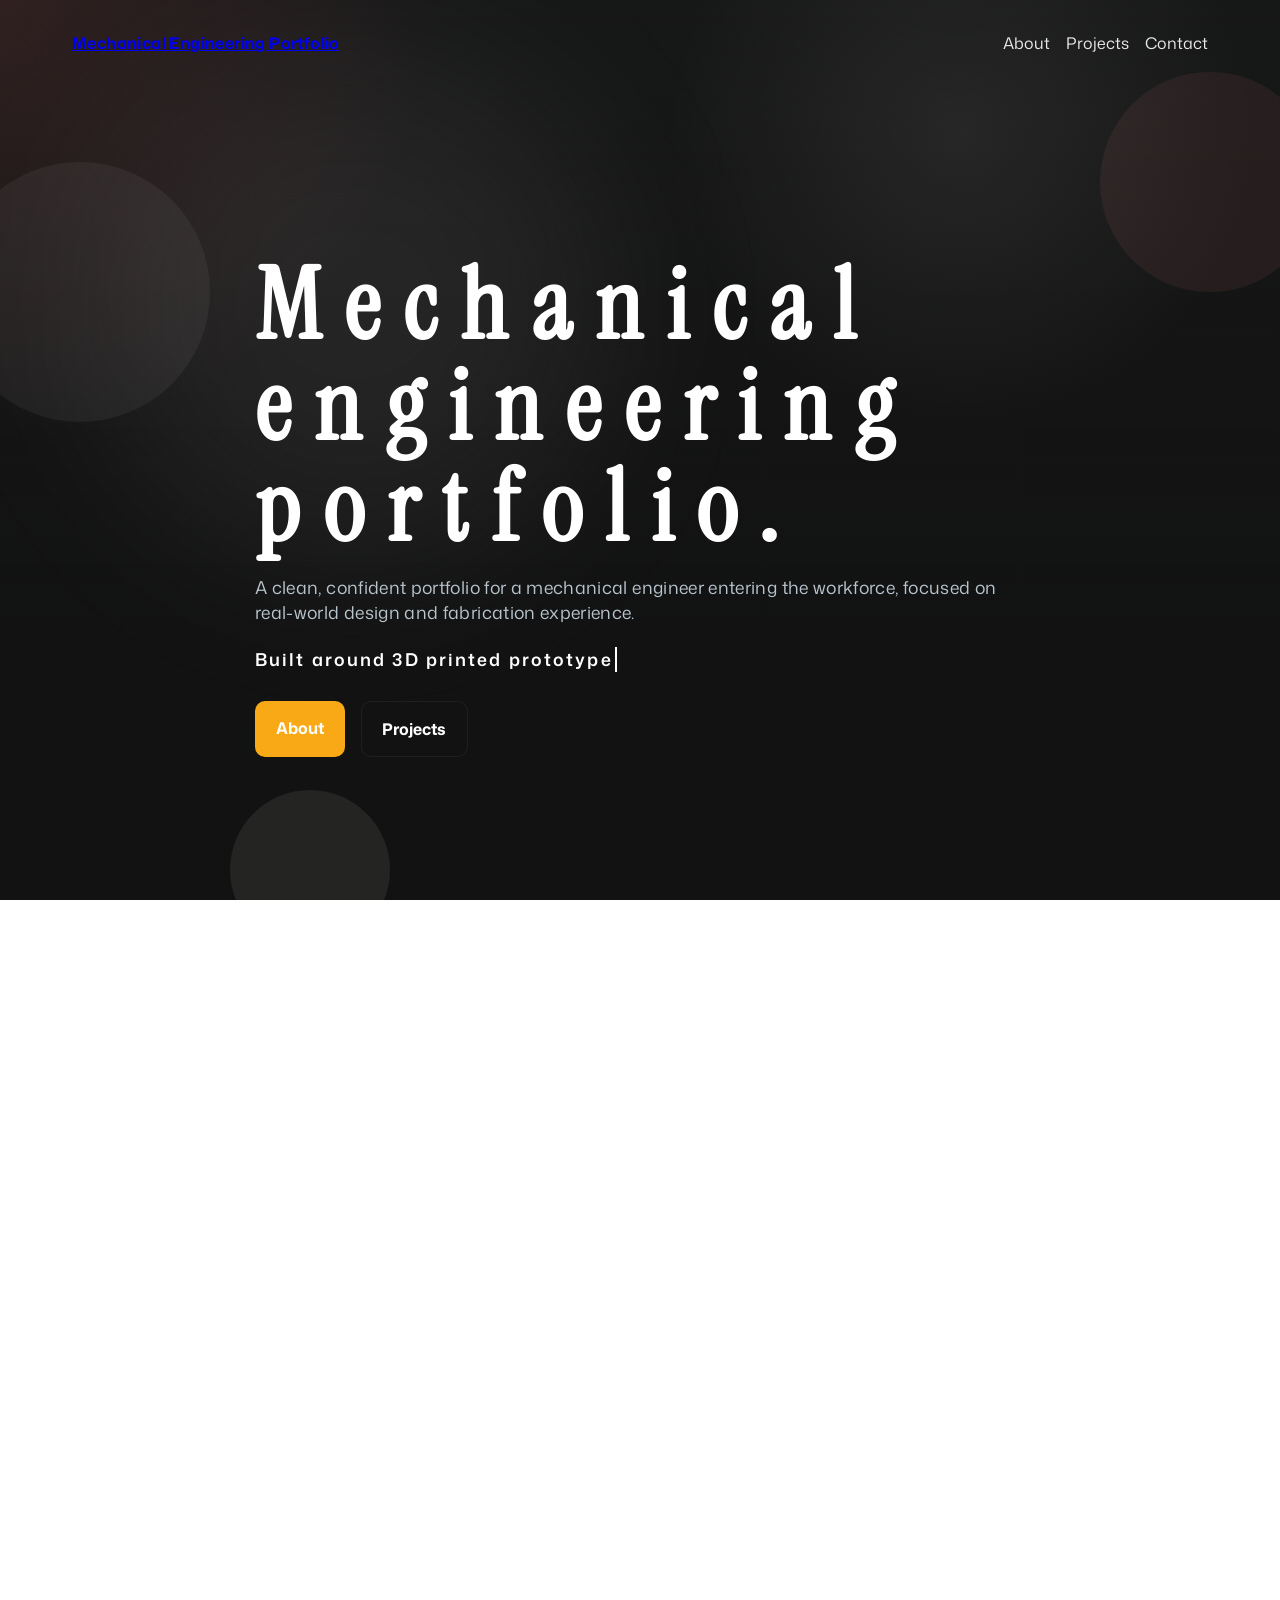
==== index.html @ f7641004 "about me page" ====
﻿<!doctype html>
<html lang="en">
  <head>
    <meta charset="utf-8" />
    <meta name="viewport" content="width=device-width,initial-scale=1" />
    <title>Mechanical Engineer Portfolio â€” Prototype</title>
    <link rel="stylesheet" href="src/styles.css" />
  </head>
  <body>
    <header class="site-header header-wrapper">
      <nav class="nav container" aria-label="Primary navigation">
        <div class="brand"><a href="index.html">Mechanical Engineering Portfolio</a></div>
        <ul class="nav-links">
          <li><a href="about.html">About</a></li>
          <li><a href="projects.html">Projects</a></li>
          <li><a href="contact.html">Contact</a></li>
        </ul>
      </nav>
      <div class="hero" role="banner">
        <div class="hero-content container">
          <h1 class="hero-title">Mechanical engineering portfolio.</h1>
          <p class="hero-sub">A clean, confident portfolio for a mechanical engineer entering the workforce, focused on real-world design and fabrication experience.</p>
          <p class="hero-highlight" aria-live="polite" aria-atomic="true">Built around <span class="typed-text"></span></p>
          <div class="hero-cta">
            <a class="btn" href="about.html">About</a>
            <a class="btn btn-outline" href="projects.html">Projects</a>
          </div>
        </div>
        <span class="hero-shape shape-1" aria-hidden="true"></span>
        <span class="hero-shape shape-2" aria-hidden="true"></span>
        <span class="hero-shape shape-3" aria-hidden="true"></span>
      </div>
    </header>

    <main>
      <section class="image-flow-section">
        <div class="image-flow-sticky">
          <div class="image-flow-large" aria-hidden="true"></div>
          <div class="image-grid" aria-hidden="true">
            <div class="grid-item"></div>
            <div class="grid-item"></div>
            <div class="grid-item"></div>
            <div class="grid-item"></div>
            <div class="grid-item"></div>
            <div class="grid-item"></div>
            <div class="grid-item"></div>
            <div class="grid-item"></div>
            <div class="grid-item"></div>
            <div class="grid-item"></div>
            <div class="grid-item"></div>
            <div class="grid-item"></div>
            <div class="grid-item"></div>
            <div class="grid-item"></div>
            <div class="grid-item"></div>
            <div class="grid-item"></div>
            <div class="grid-item"></div>
            <div class="grid-item"></div>
            <div class="grid-item"></div>
            <div class="grid-item"></div>
          </div>
        </div>
      </section>

      <section id="about" class="section container">
        <p class="section-tag">About</p>
        <h2 class="section-title">About</h2>
        <p class="lead">A detail-oriented mechanical engineer with hands-on project experience in fluid systems, CAD design, and prototyping. Enjoys solving practical problems with elegant, manufacturable solutions.</p>
        <div class="skills-grid">
          <div class="skill">CAD: SolidWorks, Creo</div>
          <div class="skill">Analysis: FEA, MATLAB</div>
          <div class="skill">Manufacturing: CNC, sheet metal</div>
          <div class="skill">Controls & Instrumentation</div>
        </div>
      </section>
    </main>

    <footer class="site-footer">
      <div class="container">Â© Polished Mechanical Portfolio â€” Descriptive filler words presenting professional capabilities.</div>
    </footer>

    <script src="src/scripts.js"></script>
  </body>
</html>
---- src/styles.css ----
/* Fonts */
@import url("https://fonts.googleapis.com/css2?family=Instrument+Serif:ital@0;1&display=swap");
@import url("https://fonts.googleapis.com/css2?family=Mona+Sans:ital,wght@0,200..900;1,200..900&family=Playfair+Display:ital,wght@0,400..900;1,400..900&display=swap");

/* Design Tokens */
:root {
  --bg: #13262f;
  --jet: #13262f;
  --orange: #faa916;
  --white: #ffffff;
  --royal: #4a6de5;
  --navy: #033d7d;
  --muted: #b8c4cc;
  --accent: #faa916;
  --paper: #ffffff;
  --container: 1200px;
}

/* Global / Base */
* {
  box-sizing: border-box;
}
html,
body {
  height: 100%;
  min-height: 100%;
  overflow-x: hidden;
}
body {
  margin: 0;
  font-family:
    "Mona Sans",
    system-ui,
    -apple-system,
    "Segoe UI",
    Roboto,
    "Helvetica Neue",
    Arial,
    sans-serif;
  color: var(--white);
  background: linear-gradient(180deg, var(--bg) 0%, #0f0f0f 100%);
}
.container {
  max-width: var(--container);
  margin: 0 auto;
  padding: 2rem;
}

/* Shared Header / Navigation */
.header-wrapper {
  position: relative;
}
.nav {
  display: flex;
  justify-content: space-between;
  align-items: center;
  padding: 2rem 2rem 0;
  position: absolute;
  top: 0;
  left: 0;
  right: 0;
  z-index: 3;
}
.brand {
  font-weight: 700;
  letter-spacing: 0.4px;
}
.nav-links {
  list-style: none;
  margin: 0;
  padding: 0;
  display: flex;
  gap: 1rem;
}
.nav-links a {
  color: var(--paper);
  text-decoration: none;
  opacity: 0.9;
}

/* Home Page */
.hero {
  width: 100vw;
  position: relative;
  left: 50%;
  right: 50%;
  margin-left: -50vw;
  margin-right: -50vw;
  min-height: 100vh;
  padding: 11rem 0 4rem;
  display: flex;
  align-items: center;
  overflow: hidden;
  background: linear-gradient(
    180deg,
    rgba(18, 18, 18, 0.96) 0%,
    rgba(18, 18, 18, 0.96) 45%,
    rgba(18, 18, 18, 0.9) 100%
  );
}
.hero::before {
  content: "";
  position: absolute;
  inset: 0;
  background:
    radial-gradient(
      circle at top left,
      rgba(167, 77, 74, 0.18),
      transparent 28%
    ),
    radial-gradient(
      circle at 75% 15%,
      rgba(234, 230, 225, 0.08),
      transparent 24%
    ),
    linear-gradient(180deg, rgba(255, 255, 255, 0.02), transparent 70%);
  pointer-events: none;
}
.hero::after {
  content: "";
  position: absolute;
  left: 8%;
  top: 6%;
  width: 500px;
  height: 500px;
  border-radius: 50%;
  background: rgba(234, 230, 225, 0.08);
  filter: blur(88px);
  pointer-events: none;
  transform: translate3d(0, 0, 0);
}
.hero-content {
  position: relative;
  z-index: 1;
  transform: translateZ(0);
  transition: transform 0.35s ease-out;
}
.hero-shape {
  position: absolute;
  border-radius: 50%;
  opacity: 0.55;
  pointer-events: none;
  mix-blend-mode: screen;
  will-change: transform;
}
.image-flow-section {
  position: relative;
  min-height: 240vh;
  background: linear-gradient(
    180deg,
    rgba(18, 18, 18, 1) 0%,
    rgba(18, 18, 18, 0.98) 100%
  );
  overflow: visible;
}
.image-flow-section::before {
  content: "";
  position: absolute;
  inset: 0;
  background:
    radial-gradient(circle at top, rgba(167, 77, 74, 0.08), transparent 18%),
    radial-gradient(
      circle at 20% 80%,
      rgba(255, 255, 255, 0.06),
      transparent 14%
    );
  pointer-events: none;
}
.image-flow-sticky {
  position: sticky;
  top: 0;
  height: 100vh;
  overflow: hidden;
  display: grid;
  place-items: center;
}
.image-flow-large {
  position: relative;
  width: 100vw;
  height: 100vh;
  max-width: none;
  border-radius: 0;
  background: linear-gradient(
    135deg,
    rgba(167, 77, 74, 0.22),
    rgba(255, 255, 255, 0.08)
  );
  box-shadow:
    inset 0 0 0 1px rgba(255, 255, 255, 0.05),
    0 45px 120px rgba(0, 0, 0, 0.25);
  transition: transform 0.2s ease-out;
  will-change: transform;
  z-index: 2;
}
.image-grid {
  position: absolute;
  top: 50%;
  left: 50%;
  width: min(100%, 1240px);
  transform: translate(-50%, 80px);
  display: grid;
  grid-template-columns: repeat(5, minmax(0, 1fr));
  gap: 1rem;
  opacity: 0;
  transition:
    opacity 0.4s ease,
    transform 0.4s ease;
  z-index: 1;
}
.grid-item {
  aspect-ratio: 4/3;
  border-radius: 24px;
  background: linear-gradient(
    135deg,
    rgba(255, 255, 255, 0.18),
    rgba(167, 77, 74, 0.3)
  );
  box-shadow:
    0 24px 50px rgba(0, 0, 0, 0.18),
    inset 0 0 0 1px rgba(255, 255, 255, 0.06);
  opacity: 0.22;
  transform: translateY(18px);
  transition:
    opacity 0.45s ease,
    transform 0.45s ease,
    background 0.45s ease;
}
.grid-item:nth-child(3n) {
  background: linear-gradient(
    135deg,
    rgba(255, 255, 255, 0.15),
    rgba(120, 63, 60, 0.35)
  );
}
.grid-item:nth-child(4n) {
  background: linear-gradient(
    135deg,
    rgba(255, 255, 255, 0.12),
    rgba(207, 121, 115, 0.36)
  );
}
.grid-item:nth-child(5n) {
  background: linear-gradient(
    135deg,
    rgba(255, 255, 255, 0.1),
    rgba(145, 88, 82, 0.28)
  );
}
.grid-item.visible {
  opacity: 1;
  transform: none;
}
@media (max-width: 1000px) {
  .image-grid {
    grid-template-columns: repeat(3, minmax(0, 1fr));
  }
}
@media (max-width: 680px) {
  .image-flow-large {
    width: 100%;
    height: 70vh;
    border-radius: 24px;
  }
  .image-grid {
    grid-template-columns: 1fr;
  }
}

.feature-card {
  background: rgba(255, 255, 255, 0.04);
  border: 1px solid rgba(255, 255, 255, 0.06);
  border-radius: 18px;
  overflow: hidden;
  display: flex;
  flex-direction: column;
  gap: 1rem;
  padding: 1.2rem;
  min-height: 260px;
  transition:
    transform 0.3s ease,
    border-color 0.3s ease;
}
.feature-card:hover {
  transform: translateY(-6px);
  border-color: rgba(255, 255, 255, 0.15);
}
.feature-image {
  height: 180px;
  background: linear-gradient(
    135deg,
    rgba(167, 77, 74, 0.16),
    rgba(234, 230, 225, 0.08)
  );
  border-radius: 14px;
  box-shadow: inset 0 0 0 1px rgba(255, 255, 255, 0.03);
}
.feature-tag {
  font-size: 0.8rem;
  text-transform: uppercase;
  letter-spacing: 0.22em;
  color: var(--accent);
  margin-bottom: 0.6rem;
}
.feature-title {
  font-size: 1.2rem;
  margin: 0 0 0.6rem;
  color: var(--white);
}
.feature-copy {
  color: var(--paper);
  line-height: 1.7;
}
.section-tag {
  font-size: 0.8rem;
  text-transform: uppercase;
  letter-spacing: 0.24em;
  color: var(--accent);
  margin-bottom: 0.8rem;
}
.gallery-section {
  padding-top: 4rem;
  padding-bottom: 4rem;
}
.gallery-grid {
  display: grid;
  grid-template-columns: repeat(4, minmax(0, 1fr));
  gap: 1rem;
  margin-top: 1.8rem;
}
.gallery-card {
  background: rgba(255, 255, 255, 0.04);
  border: 1px solid rgba(255, 255, 255, 0.06);
  border-radius: 20px;
  overflow: hidden;
  height: 260px;
}
.gallery-image {
  width: 100%;
  height: 100%;
  background: linear-gradient(
    135deg,
    rgba(255, 255, 255, 0.08),
    rgba(167, 77, 74, 0.16)
  );
}
.feature-grid {
  display: grid;
  grid-template-columns: repeat(3, minmax(200px, 1fr));
  gap: 1.2rem;
  margin-top: 2rem;
}
.feature-card {
  background: rgba(255, 255, 255, 0.04);
  border: 1px solid rgba(255, 255, 255, 0.06);
  border-radius: 18px;
  overflow: hidden;
  display: flex;
  flex-direction: column;
  gap: 1rem;
  padding: 1.2rem;
  min-height: 260px;
  transition:
    transform 0.3s ease,
    border-color 0.3s ease;
}
.feature-card:hover {
  transform: translateY(-6px);
  border-color: rgba(255, 255, 255, 0.15);
}
.feature-image {
  height: 180px;
  background: linear-gradient(
    135deg,
    rgba(167, 77, 74, 0.16),
    rgba(234, 230, 225, 0.08)
  );
  border-radius: 14px;
  box-shadow: inset 0 0 0 1px rgba(255, 255, 255, 0.03);
}
.feature-tag {
  font-size: 0.8rem;
  text-transform: uppercase;
  letter-spacing: 0.22em;
  color: var(--accent);
  margin-bottom: 0.6rem;
}
.feature-title {
  font-size: 1.2rem;
  margin: 0 0 0.6rem;
  color: var(--white);
}
.feature-copy {
  color: var(--paper);
  line-height: 1.7;
}
.section-tag {
  font-size: 0.8rem;
  text-transform: uppercase;
  letter-spacing: 0.24em;
  color: var(--accent);
  margin-bottom: 0.8rem;
}
.visual-panel {
  display: grid;
  grid-template-columns: 1.2fr 0.8fr;
  gap: 2rem;
  align-items: center;
  margin-top: 2rem;
}
.visual-image {
  height: 400px;
  background: linear-gradient(
    135deg,
    rgba(167, 77, 74, 0.18),
    rgba(255, 255, 255, 0.05)
  );
  border-radius: 24px;
  box-shadow: 0 45px 90px rgba(0, 0, 0, 0.12);
}
.visual-copy {
  max-width: 44rem;
}
.feature-grid .fade-in,
.visual-panel.fade-in {
  opacity: 0;
  transform: translateY(24px);
  transition:
    opacity 0.9s ease,
    transform 0.9s ease;
}
.feature-grid .fade-in.visible,
.visual-panel.fade-in.visible {
  opacity: 1;
  transform: translateY(0);
}
.hero-shape.shape-1 {
  width: 260px;
  height: 260px;
  left: -50px;
  top: 18%;
  background: rgba(255, 255, 255, 0.09);
  animation: drift 14s ease-in-out infinite alternate;
}
.hero-shape.shape-2 {
  width: 220px;
  height: 220px;
  right: -40px;
  top: 8%;
  background: rgba(167, 77, 74, 0.2);
  animation: drift 15s ease-in-out infinite alternate-reverse;
}
.hero-shape.shape-3 {
  width: 160px;
  height: 160px;
  left: 18%;
  bottom: -50px;
  background: rgba(234, 230, 225, 0.14);
  animation: drift 13s ease-in-out infinite alternate;
}
.hero-title {
  font-size: clamp(4.4rem, 8vw, 6.2rem);
  margin: 0 0 1rem;
  color: var(--white);
  line-height: 1.02;
  letter-spacing: 0.24em;
  max-width: 13ch;
  text-transform: none;
}
.hero-title .hero-word {
  display: inline-block;
  opacity: 0;
  transform: translateY(1rem);
  transition:
    opacity 0.72s ease var(--delay),
    transform 0.72s ease var(--delay);
}
.hero-title.animate .hero-word {
  opacity: 1;
  transform: none;
}
.section-title,
h1,
h2,
h3,
h4 {
  font-family: "Instrument Serif", serif;
  letter-spacing: 0.14em;
}
.hero-sub {
  color: var(--muted);
  max-width: 70ch;
  letter-spacing: 0.02em;
  font-size: 1.1rem;
  margin-top: 1rem;
}
.hero-highlight {
  margin: 1.4rem 0 0;
  font-size: 1.1rem;
  color: var(--white);
  font-weight: 600;
  letter-spacing: 0.12em;
}
.typed-text {
  border-right: 2px solid var(--white);
  padding-right: 2px;
  white-space: nowrap;
}
.hero-cta {
  margin-top: 1.8rem;
  display: flex;
  gap: 1rem;
}
.btn {
  background: var(--accent);
  color: var(--paper);
  padding: 1rem 1.3rem;
  border-radius: 10px;
  text-decoration: none;
  font-weight: 700;
}
.btn-outline {
  background: transparent;
  border: 1px solid rgba(255, 255, 255, 0.08);
  color: var(--paper);
}
.nav-links a:focus-visible,
.btn:focus-visible {
  outline: 2px solid var(--paper);
  outline-offset: 4px;
}
@media (prefers-reduced-motion: reduce) {
  .hero-shape {
    animation: none !important;
  }
  .hero-title .hero-word {
    transition: none !important;
  }
  .plane-animation {
    display: none;
  }
  .about-plane {
    animation: none !important;
    opacity: 0.35;
  }
}
@keyframes drift {
  from {
    transform: translate3d(0, 0, 0);
  }
  to {
    transform: translate3d(0, 42px, 0);
  }
}
@keyframes pulse {
  0%,
  100% {
    opacity: 0.9;
    transform: translateX(-50%) translateY(0);
  }
  50% {
    opacity: 0.6;
    transform: translateX(-50%) translateY(6px);
  }
}
.btn-outline {
  background: transparent;
  border: 1px solid rgba(255, 255, 255, 0.06);
  color: var(--paper);
}

/* Shared Sections / Cards */
.section {
  padding: 4rem 0;
}
.section-title {
  font-size: 1.3rem;
  margin: 0 0 0.6rem;
  color: var(--white);
}
.lead {
  color: var(--paper);
  max-width: 70ch;
}

.skills-grid {
  display: grid;
  grid-template-columns: repeat(4, 1fr);
  gap: 0.8rem;
  margin-top: 1rem;
}
.skill {
  background: rgba(255, 255, 255, 0.03);
  padding: 1rem;
  border-radius: 8px;
  color: var(--paper);
}

.filters {
  display: flex;
  gap: 0.6rem;
  margin: 1rem 0;
}
.filter {
  background: transparent;
  border: 1px solid rgba(255, 255, 255, 0.04);
  color: var(--paper);
  padding: 0.5rem 0.7rem;
  border-radius: 6px;
  cursor: pointer;
}
.filter.active {
  background: var(--paper);
  color: var(--bg);
  border-color: transparent;
}

/* Projects Page */
.projects-grid {
  display: grid;
  grid-template-columns: repeat(2, 1fr);
  gap: 1.2rem;
  margin-top: 1rem;
}
.project {
  background: linear-gradient(180deg, rgba(255, 255, 255, 0.02), transparent);
  padding: 1rem;
  border-radius: 10px;
  overflow: hidden;
  transition:
    transform 0.28s ease,
    box-shadow 0.28s ease;
}
.project:hover {
  transform: translateY(-6px);
  box-shadow: 0 8px 30px rgba(0, 0, 0, 0.6);
}
.project-media {
  height: 160px;
  background: linear-gradient(135deg, var(--muted), var(--accent));
  border-radius: 8px;
  margin-bottom: 0.8rem;
}
.project-title {
  margin: 0.2rem 0;
  color: var(--white);
}
.project-desc {
  color: var(--paper);
  font-size: 0.95rem;
}
.project-meta {
  color: rgba(255, 255, 255, 0.55);
  font-size: 0.85rem;
  margin-top: 0.6rem;
}

/* About Page */
.about-page {
  min-height: 100vh;
  font-family:
    "Mona Sans",
    system-ui,
    -apple-system,
    "Segoe UI",
    sans-serif;
  background:
    linear-gradient(180deg, rgba(3, 61, 125, 0.26) 0%, rgba(19, 38, 47, 0) 42%),
    var(--jet);
  color: var(--white);
  display: flex;
  flex-direction: column;
}

.about-page a {
  color: inherit;
}

.about-main {
  flex: 1;
  width: 100%;
  display: grid;
  place-items: center;
  padding: clamp(2.5rem, 7vh, 5rem) 1rem;
  position: relative;
}

.about-content {
  width: min(100% - 1rem, 940px);
  min-height: min(580px, 65vh);
  display: grid;
  grid-template-columns: minmax(220px, 0.78fr) minmax(280px, 1fr);
  align-items: center;
  gap: clamp(2.25rem, 7vw, 5rem);
  position: relative;
}

.about-portrait {
  width: min(100%, 310px);
  aspect-ratio: 0.74;
  margin: 0 auto;
  border: 4px solid var(--white);
  border-radius: 50%;
  overflow: hidden;
  background: rgba(255, 255, 255, 0.06);
  box-shadow: 0 28px 70px rgba(0, 0, 0, 0.26);
}

.about-portrait img {
  width: 100%;
  height: 100%;
  display: block;
  object-fit: cover;
  object-position: 50% 36%;
}

.about-copy {
  max-width: 570px;
  position: relative;
  z-index: 2;
}

.about-copy .contact-kicker {
  margin-left: 0;
  margin-right: 0;
  color: var(--orange);
}

.about-copy h1 {
  margin: 0 0 1.15rem;
  font-family: "Playfair Display", Georgia, serif;
  font-size: clamp(2.1rem, 6vw, 4rem);
  line-height: 1.02;
  letter-spacing: 0.1em;
  text-transform: uppercase;
}

.about-copy p {
  margin: 0 0 1rem;
  color: var(--muted);
  font-size: clamp(0.96rem, 1.6vw, 1.08rem);
  font-weight: 620;
  line-height: 1.82;
}

.about-plane {
  width: clamp(58px, 8vw, 96px);
  position: absolute;
  z-index: 1;
  padding: 0;
  border: 0;
  background: transparent;
  cursor: pointer;
  opacity: 0;
  filter: drop-shadow(0 16px 18px rgba(0, 0, 0, 0.18));
  transform-origin: 50% 50%;
}

.about-plane svg {
  width: 100%;
  height: auto;
  display: block;
  overflow: visible;
}

.about-plane-left {
  left: clamp(-11.75rem, -13vw, -6.25rem);
  bottom: clamp(-1.25rem, 7vh, 3.25rem);
  animation: about-plane-left 3.6s cubic-bezier(0.2, 0.76, 0.28, 1) 0.25s both;
}

.about-plane-right {
  top: clamp(-2.4rem, 1.5vh, 0.75rem);
  right: clamp(-11.75rem, -13vw, -6.25rem);
  animation: about-plane-right 4s cubic-bezier(0.18, 0.72, 0.32, 1) 0.5s both;
}

.about-plane:hover {
  opacity: 0.88;
}

.about-plane:focus-visible {
  outline: 4px solid var(--orange);
  outline-offset: 8px;
}

.about-plane.is-flying-away {
  pointer-events: none;
}

.about-plane-left.is-flying-away {
  offset-path: path("M0,0 C18,-64 78,-76 108,-25 C148,44 44,92 -20,34 C-78,-18 -32,-98 74,-138 C160,-170 305,-218 430,-264");
  offset-rotate: auto 15deg;
  animation: about-plane-left-away 1.85s ease-in forwards;
}

.about-plane-right.is-flying-away {
  offset-path: path("M0,0 C-18,64 -78,76 -108,25 C-148,-44 -44,-92 20,-34 C78,18 32,98 -74,138 C-160,170 -305,218 -430,264");
  offset-rotate: auto 34deg;
  animation: about-plane-right-away 1.85s ease-in forwards;
}

.paper-plane-shadow {
  fill: #101820;
  opacity: 0.22;
}

.paper-plane-light {
  fill: #ffffff;
}

.paper-plane-line {
  fill: #d7dde1;
}

.about-page a:focus-visible {
  outline: 4px solid var(--orange);
  outline-offset: 5px;
}

@keyframes about-plane-left {
  0% {
    opacity: 0;
    transform: translate3d(-60px, 46px, 0) rotate(-18deg) scale(0.75);
  }
  28%,
  72% {
    opacity: 0.78;
  }
  100% {
    opacity: 0.64;
    transform: translate3d(0, 0, 0) rotate(15deg) scale(1);
  }
}

@keyframes about-plane-right {
  0% {
    opacity: 0;
    transform: translate3d(68px, -46px, 0) rotate(198deg) scale(0.75);
  }
  32%,
  74% {
    opacity: 0.74;
  }
  100% {
    opacity: 0.58;
    transform: translate3d(0, 0, 0) rotate(214deg) scale(0.92);
  }
}

@keyframes about-plane-left-away {
  0% {
    offset-distance: 0%;
    opacity: 0.88;
  }
  75% {
    opacity: 0.9;
  }
  100% {
    offset-distance: 100%;
    opacity: 0;
  }
}

@keyframes about-plane-right-away {
  0% {
    offset-distance: 0%;
    opacity: 0.82;
  }
  75% {
    opacity: 0.86;
  }
  100% {
    offset-distance: 100%;
    opacity: 0;
  }
}

.about-page .contact-nav a[aria-current="page"] {
  color: var(--orange);
}

/* Legacy Contact Form */
.contact-form {
  display: grid;
  gap: 0.6rem;
  max-width: 60ch;
  margin-top: 1rem;
}
.contact-form input,
.contact-form textarea {
  background: rgba(255, 255, 255, 0.03);
  border: 1px solid rgba(255, 255, 255, 0.04);
  padding: 0.8rem;
  border-radius: 8px;
  color: var(--white);
}
.form-actions {
  display: flex;
  gap: 0.8rem;
}

/* Contact, Terms, and Privacy Pages */
.contact-page {
  min-height: 100vh;
  font-family:
    "Mona Sans",
    system-ui,
    -apple-system,
    "Segoe UI",
    sans-serif;
  background:
    linear-gradient(180deg, rgba(3, 61, 125, 0.26) 0%, rgba(19, 38, 47, 0) 42%),
    var(--jet);
  color: var(--white);
  display: flex;
  flex-direction: column;
}

/* Keep contact page at least one viewport tall but allow footer visibility */
.contact-page {
  min-height: 100vh;
}

.contact-page:not(.terms-page) {
  height: 100svh;
  overflow: hidden;
}

.contact-page a {
  color: inherit;
}

.contact-header {
  width: min(100% - 2rem, 880px);
  margin: 0 auto;
  padding: 1.5rem 0 0;
  display: grid;
  justify-items: center;
  gap: 0.85rem;
}

.logo-button {
  width: 72px;
  height: 72px;
  display: grid;
  place-items: center;
  border: 2px solid rgba(255, 255, 255, 0.74);
  border-radius: 8px;
  background: rgba(255, 255, 255, 0.06);
  transition:
    background-color 0.16s ease,
    border-color 0.16s ease,
    transform 0.16s ease;
}

.logo-button:hover {
  background: rgba(250, 169, 22, 0.16);
  border-color: var(--orange);
  transform: translateY(-2px);
}

.logo-button img {
  width: 58px;
  height: 58px;
  display: block;
}

.contact-nav {
  width: 100%;
  min-height: 3.5rem;
  border-bottom: 4px solid var(--white);
  display: flex;
  align-items: center;
  justify-content: center;
  gap: clamp(1rem, 5vw, 3.75rem);
  font-family: "Mona Sans", system-ui, sans-serif;
  text-transform: uppercase;
  font-size: 0.9rem;
  font-weight: 800;
  letter-spacing: 0.12em;
}

.contact-nav a {
  color: var(--white);
  text-decoration: none;
  padding: 0.75rem 0.25rem;
}

.contact-nav a:hover,
.contact-nav a[aria-current="page"] {
  color: var(--orange);
}

.contact-main {
  flex: 1;
  display: flex;
  flex-direction: column;
  align-items: center;
  justify-content: center;
  gap: clamp(0.85rem, 2.5vh, 1.5rem);
  width: 100%;
  min-height: 0;
  padding: clamp(0.65rem, 2vh, 1.25rem) 1rem;
  position: relative;
}

.contact-card {
  width: min(100%, 680px);
  text-align: center;
  position: relative;
  z-index: 2;
}

.contact-kicker,
.terms-content .contact-kicker {
  width: fit-content;
  margin: 0 auto 1rem;
  color: var(--orange);
  font-size: 0.82rem;
  font-weight: 900;
  letter-spacing: 0.24em;
  text-align: center;
  text-transform: uppercase;
  transform: translateX(0.12em);
}

.contact-card h1 {
  margin: 0;
  font-family: "Playfair Display", Georgia, serif;
  font-size: clamp(1.85rem, 5.4vw, 3.25rem);
  line-height: 1.08;
  letter-spacing: 0.09em;
  text-transform: uppercase;
}

.contact-role {
  margin: 1.05rem 0 0.75rem;
  font-size: clamp(0.86rem, 2vw, 1.12rem);
  font-weight: 850;
  letter-spacing: 0.18em;
  text-transform: uppercase;
}

.contact-details {
  margin: 0;
  font-style: normal;
  font-size: clamp(0.82rem, 1.8vw, 1rem);
  font-weight: 750;
  letter-spacing: 0.12em;
  text-transform: uppercase;
  color: var(--muted);
}

.contact-details a {
  text-underline-offset: 0.24em;
  text-decoration-thickness: 2px;
  text-decoration-color: var(--royal);
}

.contact-details a:hover {
  color: var(--white);
  text-decoration-color: var(--orange);
}

.resume-button {
  width: min(100%, 300px);
  min-height: 4.05rem;
  margin: 2rem auto 0;
  display: inline-flex;
  align-items: center;
  justify-content: center;
  padding: 1rem 1.4rem;
  border: 4px solid var(--white);
  color: var(--white);
  background: transparent;
  font-family: "Playfair Display", Georgia, serif;
  font-size: clamp(1rem, 3vw, 1.45rem);
  font-weight: 800;
  line-height: 1.1;
  letter-spacing: 0.11em;
  text-transform: uppercase;
  text-decoration: none;
  transition:
    background-color 0.16s ease,
    color 0.16s ease,
    border-color 0.16s ease,
    transform 0.16s ease;
}

.resume-button:hover {
  background: var(--orange);
  border-color: var(--orange);
  color: #111111;
  transform: translateY(-2px);
}

.plane-animation {
  width: min(100%, 620px);
  max-width: 95vw;
  opacity: 0.72;
  pointer-events: none;
  z-index: 0;
}

.plane-animation svg {
  display: block;
  width: 100%;
  height: auto;
  max-height: clamp(90px, 20vh, 155px);
  overflow: visible;
}

.plane-path {
  fill: none;
  stroke: rgba(255, 255, 255, 0.66);
  stroke-width: 15;
  stroke-dasharray: 36 68;
  stroke-linecap: round;
}

.plane-fill-light {
  fill: #ffffff;
}

.plane-fill-mid {
  fill: #d7dde1;
}

.plane-fill-soft {
  fill: #b9c4ca;
}

.plane-fill-dark {
  fill: #87959c;
}

.contact-page a:focus-visible {
  outline: 4px solid var(--orange);
  outline-offset: 5px;
}

.contact-footer {
  width: min(100% - 2rem, 880px);
  margin: auto auto 0;
  padding: 1.1rem 0 1.35rem;
  border-top: 1px solid rgba(255, 255, 255, 0.38);
  display: flex;
  align-items: center;
  justify-content: space-between;
  gap: 1rem;
  color: var(--muted);
  font-size: 0.72rem;
  font-weight: 800;
  letter-spacing: 0.14em;
  line-height: 1.5;
  text-transform: uppercase;
}

.contact-footer p {
  margin: 0;
}

.contact-footer a {
  color: var(--white);
  text-decoration: none;
  text-underline-offset: 0.28em;
}

.footer-links {
  display: flex;
  align-items: center;
  justify-content: flex-end;
  gap: 1.1rem;
  text-align: right;
}

.footer-links a:hover,
.footer-links a[aria-current="page"],
.terms-content a:hover {
  color: var(--orange);
  text-decoration: underline;
}

.terms-main {
  flex: 1;
  display: grid;
  place-items: start center;
  padding: clamp(3rem, 9vh, 6rem) 1rem 3rem;
}

.terms-content {
  width: min(100%, 620px);
  text-align: center;
}

.terms-content h1 {
  margin: 0 0 1.7rem;
  font-family: "Playfair Display", Georgia, serif;
  font-size: clamp(1.75rem, 5vw, 3rem);
  line-height: 1.1;
  letter-spacing: 0.1em;
  text-transform: uppercase;
}

.terms-content p {
  margin: 0 auto 1.15rem;
  max-width: 58ch;
  color: var(--muted);
  font-size: 0.95rem;
  font-weight: 650;
  line-height: 1.8;
}

.terms-content p a {
  color: var(--white);
  text-decoration-color: var(--royal);
  text-underline-offset: 0.28em;
}

.terms-back-link {
  margin-top: 1.5rem;
  display: inline-flex;
  color: var(--white);
  font-size: 0.8rem;
  font-weight: 900;
  letter-spacing: 0.18em;
  text-decoration-color: var(--royal);
  text-underline-offset: 0.35em;
  text-transform: uppercase;
}

.terms-back-link:hover {
  color: var(--orange);
  text-decoration-color: var(--orange);
}

/* Contact / Legal Responsive */
@media (max-width: 620px) {
  .about-main {
    padding: 2rem 1rem 2.6rem;
  }

  .about-content {
    width: min(100%, 460px);
    min-height: auto;
    grid-template-columns: 1fr;
    gap: 1.8rem;
    text-align: center;
  }

  .about-portrait {
    width: min(68vw, 240px);
  }

  .about-copy .contact-kicker {
    margin-left: auto;
    margin-right: auto;
  }

  .about-plane {
    display: none;
  }

  .contact-header {
    width: min(100% - 1.25rem, 880px);
    padding: 0.5rem 0 0;
  }

  .contact-nav {
    gap: 0.35rem;
    justify-content: space-between;
    font-size: 0.78rem;
    letter-spacing: 0.08em;
  }

  .contact-main {
    gap: clamp(0.75rem, 1.8vh, 1rem);
    padding-top: 0.5rem;
    padding-bottom: 0.5rem;
  }

  .contact-card h1 {
    letter-spacing: 0.06em;
  }

  .resume-button {
    width: min(100%, 320px);
    min-height: 4.1rem;
    border-width: 3px;
  }

  .plane-animation {
    width: min(100%, 340px);
    max-width: 95vw;
  }

  .plane-animation svg {
    max-height: clamp(78px, 16vh, 112px);
  }

  .contact-footer {
    width: min(100% - 1.25rem, 880px);
    flex-direction: column;
    justify-content: center;
    text-align: center;
    font-size: 0.68rem;
  }

  .footer-links {
    justify-content: center;
    flex-wrap: wrap;
    text-align: center;
  }
}

.site-footer {
  padding: 2rem 0;
  background: transparent;
  color: var(--muted);
}

/* Site Responsive */
@media (max-width: 900px) {
  .projects-grid {
    grid-template-columns: 1fr;
  }
  .skills-grid {
    grid-template-columns: repeat(2, 1fr);
  }
  .hero {
    padding: 4rem 0;
    min-height: 80vh;
  }
  .hero-title {
    font-size: clamp(2.6rem, 9vw, 3.6rem);
    letter-spacing: 0.12em;
    max-width: 100%;
  }
  .hero-sub {
    font-size: 1rem;
  }
  .hero-shape.shape-2 {
    width: 160px;
    height: 160px;
    right: -30px;
    top: 6%;
  }
  .hero-shape.shape-3 {
    width: 120px;
    height: 120px;
    left: 12%;
    bottom: -40px;
  }
  .hero-cta {
    flex-direction: column;
    align-items: flex-start;
  }
}

/* Larger plane size on wider screens */
@media (min-width: 1000px) {
  .plane-animation {
    width: min(100%, 720px);
  }
  .plane-animation svg {
    max-height: clamp(130px, 21vh, 165px);
  }
}

@media (min-width: 1000px) {
  .contact-main {
    gap: clamp(1rem, 2.5vh, 1.6rem);
  }
}

@media (min-width: 1600px) {
  .contact-main {
    gap: clamp(3rem, 5vh, 7rem);
  }

  .contact-kicker {
    font-size: 0.9rem;
  }

  .contact-card h1 {
    font-size: clamp(3.4rem, 3vw, 4.35rem);
  }

  .contact-role {
    font-size: 1.25rem;
  }

  .contact-details {
    font-size: 1.08rem;
  }

  .resume-button {
    width: min(100%, 340px);
    min-height: 4.45rem;
    font-size: 1.58rem;
  }

  .plane-animation {
    width: min(100%, 820px);
  }

  .plane-animation svg {
    max-height: clamp(165px, 9vh, 210px);
  }
}

/* Animation Utilities */
.fade-in {
  opacity: 0;
  transform: translateY(10px);
  transition:
    opacity 0.6s ease,
    transform 0.6s ease;
}
.fade-in.visible {
  opacity: 1;
  transform: none;
}
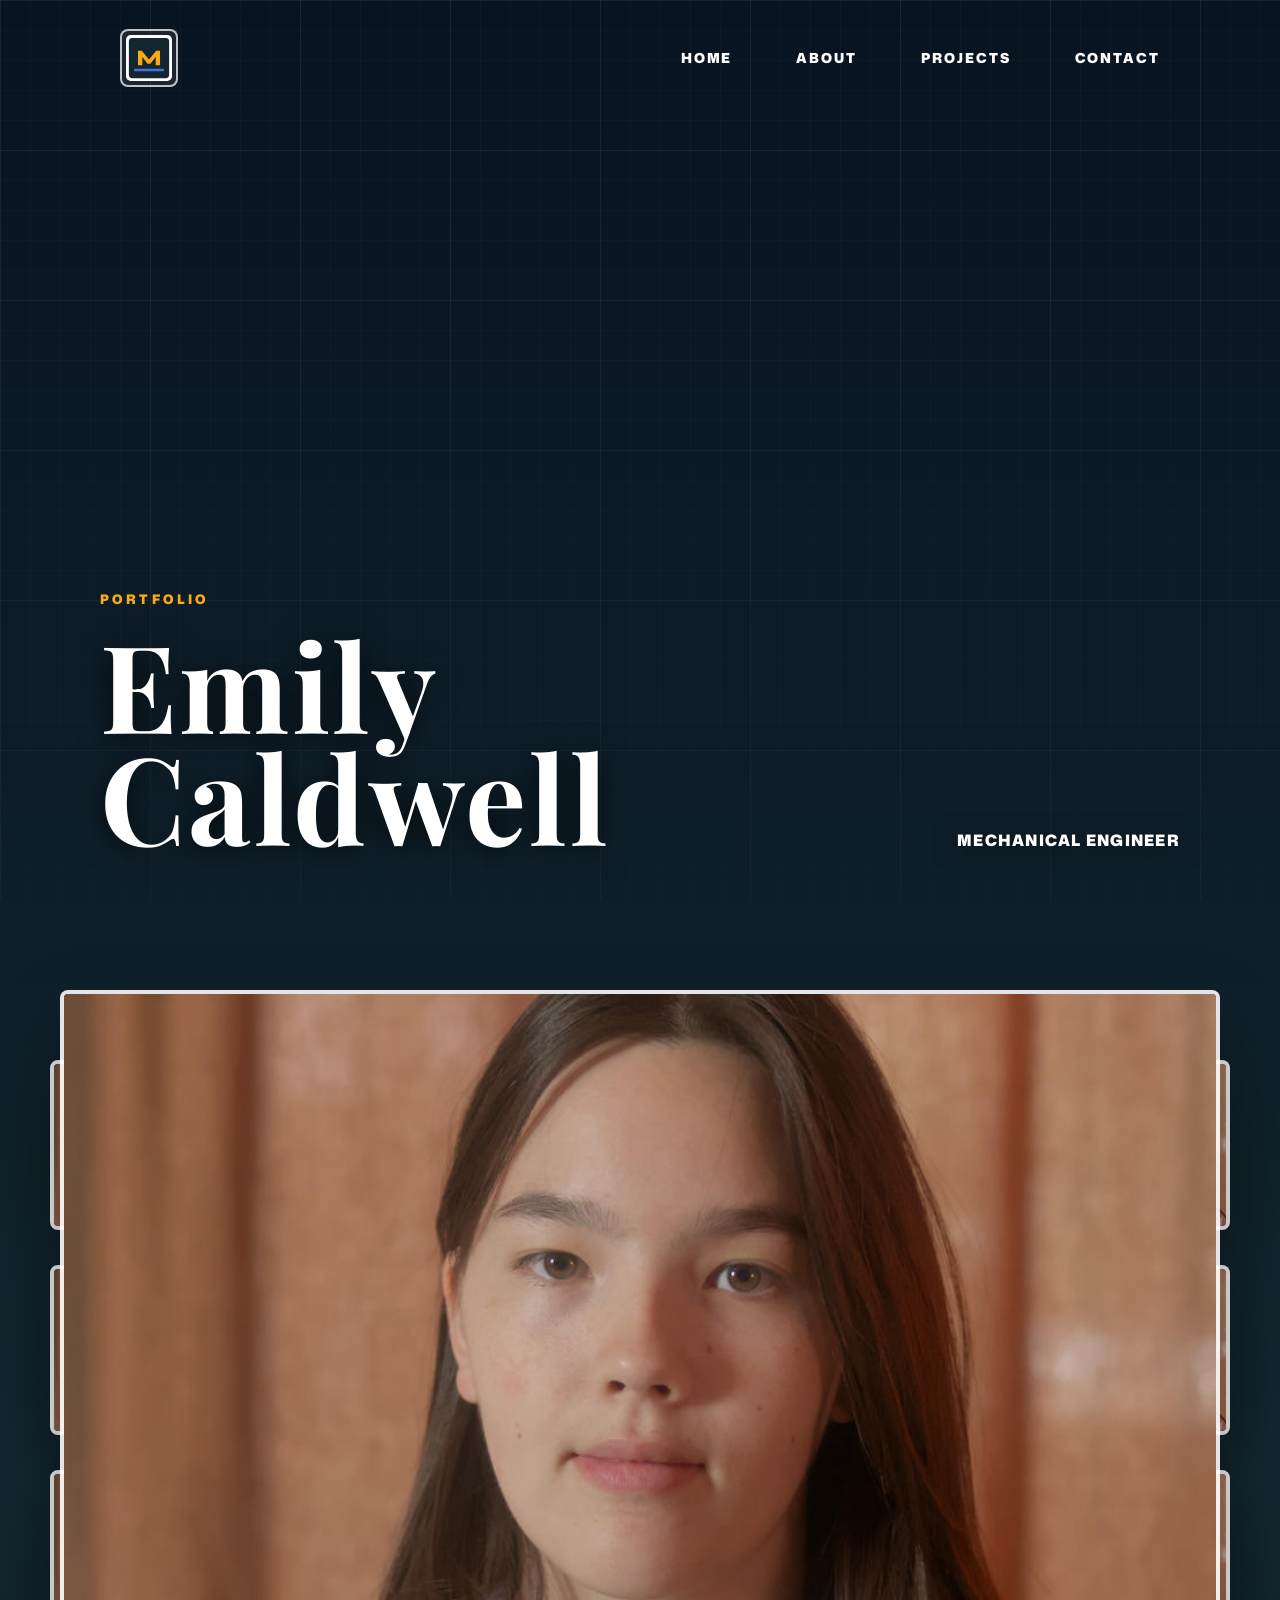
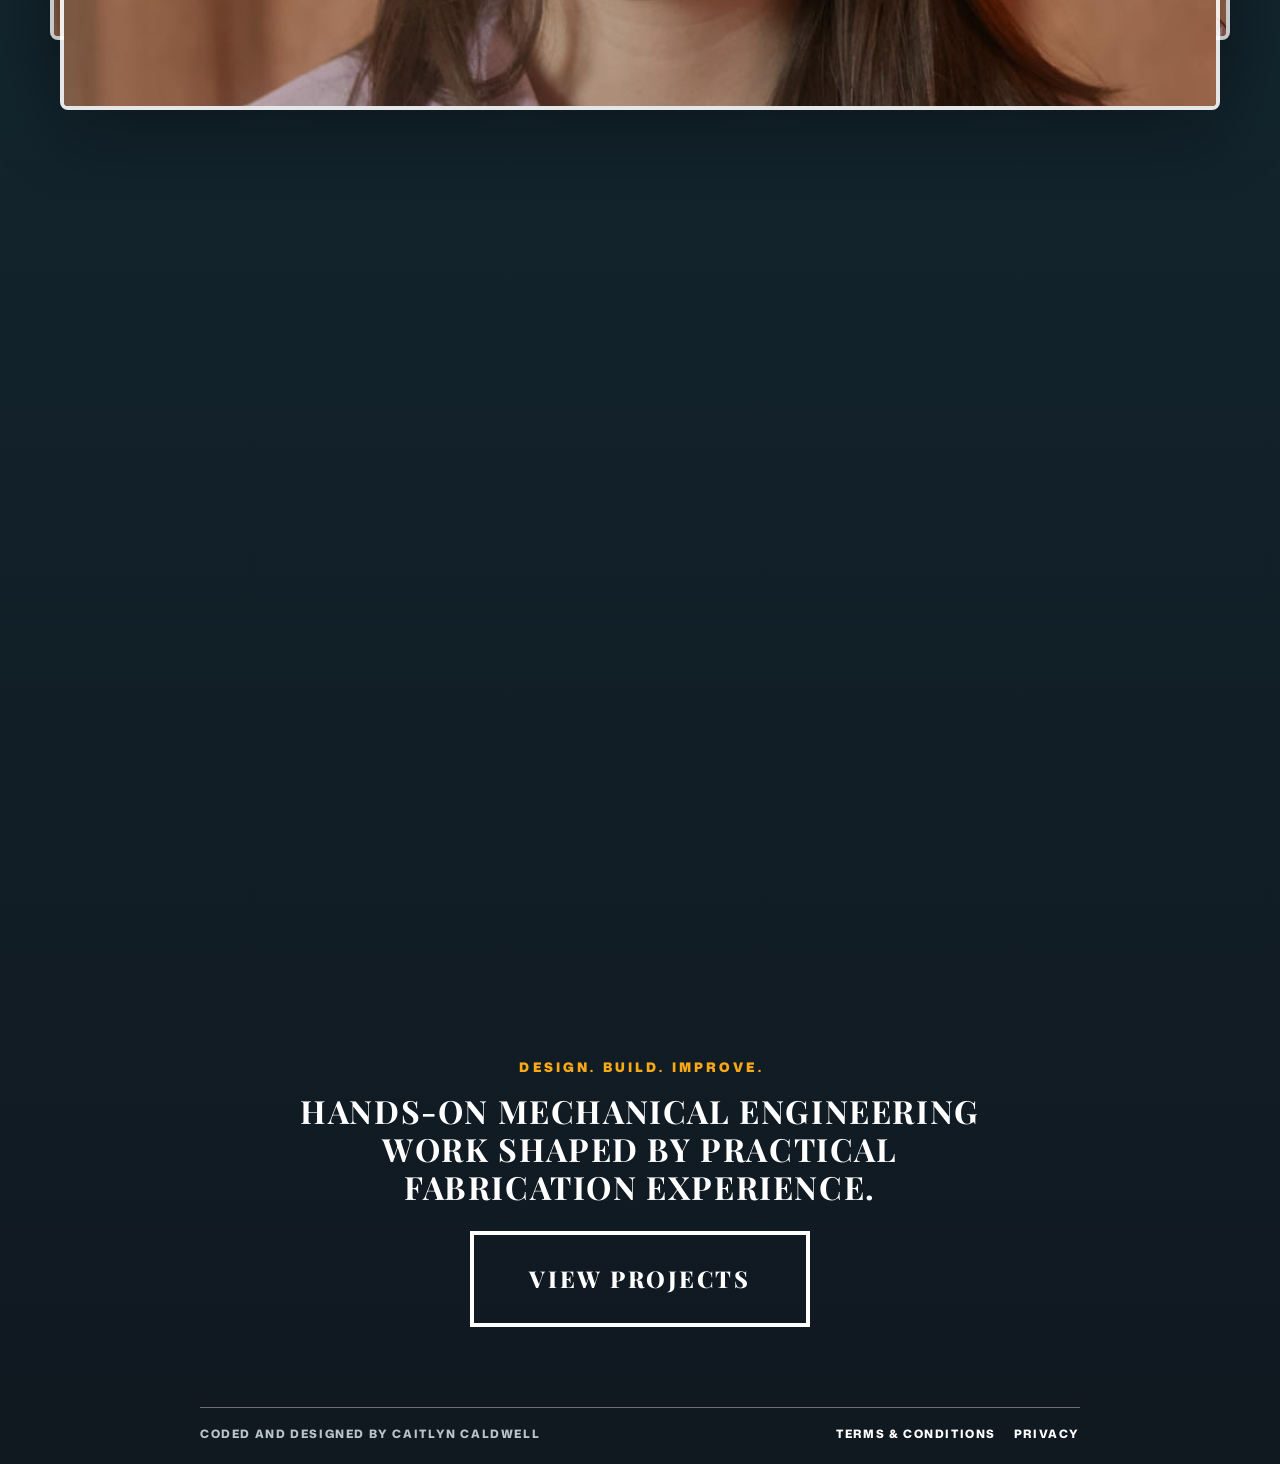
==== commit f4521bec: "home page, nav edits, background continuity" ====
--- a/index.html
+++ b/index.html
@@ -3,79 +3,75 @@
   <head>
     <meta charset="utf-8" />
     <meta name="viewport" content="width=device-width,initial-scale=1" />
-    <title>Mechanical Engineer Portfolio â€” Prototype</title>
+    <title>Home | Emily Caldwell</title>
     <link rel="stylesheet" href="src/styles.css" />
   </head>
-  <body>
-    <header class="site-header header-wrapper">
-      <nav class="nav container" aria-label="Primary navigation">
-        <div class="brand"><a href="index.html">Mechanical Engineering Portfolio</a></div>
-        <ul class="nav-links">
-          <li><a href="about.html">About</a></li>
-          <li><a href="projects.html">Projects</a></li>
-          <li><a href="contact.html">Contact</a></li>
-        </ul>
+  <body class="home-page">
+    <header class="home-hero" aria-labelledby="home-heading">
+      <nav class="home-nav" aria-label="Primary navigation">
+        <a class="home-logo" href="index.html" aria-label="Emily Caldwell home">
+          <img src="src/logo-placeholder.svg" alt="" width="64" height="64" />
+        </a>
+        <div class="home-nav-panel">
+          <a href="index.html" aria-current="page">Home</a>
+          <a href="about.html">About</a>
+          <a href="projects.html">Projects</a>
+          <a href="contact.html">Contact</a>
+        </div>
       </nav>
-      <div class="hero" role="banner">
-        <div class="hero-content container">
-          <h1 class="hero-title">Mechanical engineering portfolio.</h1>
-          <p class="hero-sub">A clean, confident portfolio for a mechanical engineer entering the workforce, focused on real-world design and fabrication experience.</p>
-          <p class="hero-highlight" aria-live="polite" aria-atomic="true">Built around <span class="typed-text"></span></p>
-          <div class="hero-cta">
-            <a class="btn" href="about.html">About</a>
-            <a class="btn btn-outline" href="projects.html">Projects</a>
-          </div>
-        </div>
-        <span class="hero-shape shape-1" aria-hidden="true"></span>
-        <span class="hero-shape shape-2" aria-hidden="true"></span>
-        <span class="hero-shape shape-3" aria-hidden="true"></span>
+
+      <div class="home-hero-copy">
+        <p class="home-kicker">Portfolio</p>
+        <h1 id="home-heading">Emily Caldwell</h1>
+        <p>Mechanical Engineer</p>
       </div>
+
     </header>
 
     <main>
-      <section class="image-flow-section">
-        <div class="image-flow-sticky">
-          <div class="image-flow-large" aria-hidden="true"></div>
-          <div class="image-grid" aria-hidden="true">
-            <div class="grid-item"></div>
-            <div class="grid-item"></div>
-            <div class="grid-item"></div>
-            <div class="grid-item"></div>
-            <div class="grid-item"></div>
-            <div class="grid-item"></div>
-            <div class="grid-item"></div>
-            <div class="grid-item"></div>
-            <div class="grid-item"></div>
-            <div class="grid-item"></div>
-            <div class="grid-item"></div>
-            <div class="grid-item"></div>
-            <div class="grid-item"></div>
-            <div class="grid-item"></div>
-            <div class="grid-item"></div>
-            <div class="grid-item"></div>
-            <div class="grid-item"></div>
-            <div class="grid-item"></div>
-            <div class="grid-item"></div>
-            <div class="grid-item"></div>
+      <section id="gallery" class="playbook-gallery" aria-label="Portfolio image gallery">
+        <div class="playbook-sticky">
+          <div class="playbook-grid">
+            <div class="playbook-layer">
+              <div><img src="images/emily-caldwell-about.jpg" alt="" /></div>
+              <div><img src="images/emily-caldwell-about.jpg" alt="" /></div>
+              <div><img src="images/emily-caldwell-about.jpg" alt="" /></div>
+              <div><img src="images/emily-caldwell-about.jpg" alt="" /></div>
+              <div><img src="images/emily-caldwell-about.jpg" alt="" /></div>
+              <div><img src="images/emily-caldwell-about.jpg" alt="" /></div>
+            </div>
+            <div class="playbook-layer">
+              <div><img src="images/emily-caldwell-about.jpg" alt="" /></div>
+              <div><img src="images/emily-caldwell-about.jpg" alt="" /></div>
+              <div><img src="images/emily-caldwell-about.jpg" alt="" /></div>
+              <div><img src="images/emily-caldwell-about.jpg" alt="" /></div>
+              <div><img src="images/emily-caldwell-about.jpg" alt="" /></div>
+              <div><img src="images/emily-caldwell-about.jpg" alt="" /></div>
+            </div>
+            <div class="playbook-layer">
+              <div><img src="images/emily-caldwell-about.jpg" alt="" /></div>
+              <div><img src="images/emily-caldwell-about.jpg" alt="" /></div>
+            </div>
+            <div class="playbook-scaler">
+              <img src="images/emily-caldwell-about.jpg" alt="" />
+            </div>
           </div>
         </div>
       </section>
 
-      <section id="about" class="section container">
-        <p class="section-tag">About</p>
-        <h2 class="section-title">About</h2>
-        <p class="lead">A detail-oriented mechanical engineer with hands-on project experience in fluid systems, CAD design, and prototyping. Enjoys solving practical problems with elegant, manufacturable solutions.</p>
-        <div class="skills-grid">
-          <div class="skill">CAD: SolidWorks, Creo</div>
-          <div class="skill">Analysis: FEA, MATLAB</div>
-          <div class="skill">Manufacturing: CNC, sheet metal</div>
-          <div class="skill">Controls & Instrumentation</div>
-        </div>
+      <section class="home-intro" aria-labelledby="home-intro-heading">
+        <p class="contact-kicker">Design. Build. Improve.</p>
+        <h2 id="home-intro-heading">Hands-on mechanical engineering work shaped by practical fabrication experience.</h2>
+        <a class="resume-button" href="projects.html">View Projects</a>
       </section>
     </main>
 
-    <footer class="site-footer">
-      <div class="container">Â© Polished Mechanical Portfolio â€” Descriptive filler words presenting professional capabilities.</div>
+    <footer class="contact-footer">
+      <p>Coded and designed by Caitlyn Caldwell</p>
+      <div class="footer-links" aria-label="Footer links">
+        <a href="terms.html">Terms &amp; Conditions</a>
+        <a href="privacy.html">Privacy</a>
+      </div>
     </footer>
 
     <script src="src/scripts.js"></script>
--- a/src/styles.css
+++ b/src/styles.css
@@ -6,6 +6,9 @@
 :root {
   --bg: #13262f;
   --jet: #13262f;
+  --site-bg:
+    linear-gradient(180deg, rgba(7, 18, 31, 0.92) 0%, rgba(19, 38, 47, 0.98) 48%, #101820 100%),
+    var(--jet);
   --orange: #faa916;
   --white: #ffffff;
   --royal: #4a6de5;
@@ -22,9 +25,8 @@
 }
 html,
 body {
-  height: 100%;
   min-height: 100%;
-  overflow-x: hidden;
+  overflow-x: clip;
 }
 body {
   margin: 0;
@@ -38,7 +40,26 @@
     Arial,
     sans-serif;
   color: var(--white);
-  background: linear-gradient(180deg, var(--bg) 0%, #0f0f0f 100%);
+  background: var(--site-bg);
+}
+body::before {
+  --grid-small: 30px;
+  --grid-large: 150px;
+  content: "";
+  position: fixed;
+  inset: 0;
+  z-index: 0;
+  pointer-events: none;
+  background:
+    linear-gradient(rgba(255, 255, 255, 0.035) 1px, transparent 1px) 0 0 / var(--grid-small) var(--grid-small),
+    linear-gradient(90deg, rgba(255, 255, 255, 0.035) 1px, transparent 1px) 0 0 / var(--grid-small) var(--grid-small),
+    linear-gradient(rgba(255, 255, 255, 0.07) 1px, transparent 1px) 0 0 / var(--grid-large) var(--grid-large),
+    linear-gradient(90deg, rgba(255, 255, 255, 0.07) 1px, transparent 1px) 0 0 / var(--grid-large) var(--grid-large);
+  mask-image: linear-gradient(180deg, rgba(0, 0, 0, 0.68), rgba(0, 0, 0, 0.32));
+}
+body > * {
+  position: relative;
+  z-index: 1;
 }
 .container {
   max-width: var(--container);
@@ -615,43 +636,406 @@
 }
 
 /* Projects Page */
-.projects-grid {
+.projects-page {
+  min-height: 100vh;
+  font-family:
+    "Mona Sans",
+    system-ui,
+    -apple-system,
+    "Segoe UI",
+    sans-serif;
+  background: var(--site-bg);
+  color: var(--white);
+  display: flex;
+  flex-direction: column;
+}
+
+.projects-page a {
+  color: inherit;
+}
+
+.projects-page .contact-nav a[aria-current="page"] {
+  color: var(--orange);
+}
+
+.projects-main {
+  flex: 1;
+  width: min(100% - 2rem, 1060px);
+  margin: 0 auto;
+  padding: clamp(2.25rem, 5vw, 4.5rem) 0 clamp(3rem, 7vw, 5.5rem);
+}
+
+.projects-hero {
+  width: min(100%, 720px);
+  margin: 0 auto clamp(3rem, 7vw, 5.25rem);
+  text-align: center;
+}
+
+.projects-hero h1,
+.section-heading h2 {
+  margin: 0;
+  font-family: "Playfair Display", Georgia, serif;
+  line-height: 1.06;
+  letter-spacing: 0.1em;
+  text-transform: uppercase;
+}
+
+.projects-hero h1 {
+  font-size: clamp(2rem, 6vw, 4rem);
+}
+
+.projects-hero p:last-child {
+  margin: 1rem auto 0;
+  max-width: 58ch;
+  color: var(--muted);
+  font-size: clamp(0.95rem, 1.8vw, 1.08rem);
+  font-weight: 650;
+  line-height: 1.8;
+}
+
+.section-heading {
+  text-align: center;
+}
+
+.section-heading h2 {
+  font-size: clamp(1.65rem, 4.4vw, 2.7rem);
+}
+
+.skills-showcase {
+  position: relative;
+  width: 100vw;
+  margin-left: calc(50% - 50vw);
+  margin-right: calc(50% - 50vw);
+  margin-bottom: clamp(4.5rem, 10vw, 8rem);
+  overflow: hidden;
+}
+
+.skills-showcase .section-heading {
+  width: min(100% - 2rem, 1060px);
+  margin: 0 auto;
+}
+
+.skills-parallax {
+  --skills-gallery-width: 100vw;
+  --skills-gallery-height: clamp(460px, 56vw, 700px);
+  width: var(--skills-gallery-width);
+  height: var(--skills-gallery-height);
+  margin-top: clamp(1.75rem, 4vw, 3rem);
+  margin-left: 0;
+  margin-right: 0;
+  border: 0;
+  border-radius: 0;
+  background: transparent;
+  box-shadow: none;
+  overflow: hidden;
+  position: relative;
+}
+
+.horizontal-scroll-wrapper {
+  width: var(--skills-gallery-height);
+  height: var(--skills-gallery-width);
+  padding: clamp(2rem, 4vw, 3.5rem) 0 clamp(7rem, 14vw, 12rem);
+  overflow-y: auto;
+  overflow-x: hidden;
+  display: flex;
+  flex-direction: column;
+  align-items: center;
+  gap: clamp(0.6rem, 1.6vw, 1.6rem);
+  perspective: 1px;
+  transform: rotate(-90deg) translate3d(0, calc(-1 * var(--skills-gallery-height)), 0);
+  transform-origin: right top;
+  transform-style: preserve-3d;
+  scrollbar-width: thin;
+  scrollbar-color: var(--orange) transparent;
+}
+
+.horizontal-scroll-wrapper::-webkit-scrollbar {
+  width: 1px;
+  height: 1px;
+}
+
+.horizontal-scroll-wrapper::-webkit-scrollbar-button {
+  width: 1px;
+  height: 1px;
+}
+
+.img-wrapper {
+  min-height: clamp(250px, 40vh, 430px);
+  display: flex;
+  align-items: center;
+  justify-content: center;
+  transform-origin: 50% 50%;
+  transform: rotate(90deg) translateZ(0.1px) scale(0.9) translateX(0) translateY(-3vh);
+  transition:
+    min-height 0.7s ease,
+    transform 0.7s ease;
+}
+
+.img-wrapper:hover {
+  min-height: clamp(360px, 62vh, 640px);
+}
+
+.slower {
+  transform: rotate(90deg) translateZ(-0.2px) scale(1.1) translateX(0) translateY(-10vh);
+}
+
+.slower1 {
+  transform: rotate(90deg) translateZ(-0.25px) scale(1.05) translateX(0) translateY(8vh);
+}
+
+.slower2 {
+  transform: rotate(90deg) translateZ(-0.3px) scale(1.28) translateX(0) translateY(2vh);
+}
+
+.slower-down {
+  transform: rotate(90deg) translateZ(-0.2px) scale(1.1) translateX(0) translateY(16vh);
+}
+
+.faster {
+  transform: rotate(90deg) translateZ(0.15px) scale(0.8) translateX(0) translateY(14vh);
+}
+
+.faster1 {
+  transform: rotate(90deg) translateZ(0.05px) scale(0.82) translateX(0) translateY(10vh);
+}
+
+.vertical {
+  transform: rotate(90deg) translateZ(-0.15px) scale(1.15) translateX(0) translateY(0);
+}
+
+.last {
+  transform: rotate(90deg) translateZ(-0.2px) scale(1.1) translateX(25vh) translateY(-8vh);
+}
+
+.portfolio-skill {
+  width: clamp(220px, 34vh, 330px);
+  min-height: clamp(190px, 30vh, 290px);
+  padding: clamp(1rem, 2vh, 1.5rem);
+  border: 0;
+  border-radius: 8px;
+  background: #ffffff;
+  box-shadow: 0 20px 58px rgba(0, 0, 0, 0.34);
+  display: flex;
+  flex-direction: column;
+  align-items: center;
+  justify-content: center;
+  gap: 1rem;
+  text-align: center;
+  transition:
+    background-color 0.16s ease,
+    border-color 0.16s ease,
+    transform 0.16s ease;
+}
+
+.portfolio-skill:hover {
+  background: #ffffff;
+  transform: translateY(-4px);
+}
+
+.skill-logo {
+  width: clamp(4.8rem, 11vh, 6.6rem);
+  height: clamp(4.8rem, 11vh, 6.6rem);
+  border: 2px solid rgba(19, 38, 47, 0.16);
+  border-radius: 8px;
   display: grid;
-  grid-template-columns: repeat(2, 1fr);
-  gap: 1.2rem;
-  margin-top: 1rem;
-}
-.project {
-  background: linear-gradient(180deg, rgba(255, 255, 255, 0.02), transparent);
-  padding: 1rem;
-  border-radius: 10px;
-  overflow: hidden;
+  place-items: center;
+  color: var(--orange);
+  font-size: clamp(1.7rem, 4vh, 2.4rem);
+  font-weight: 950;
+  letter-spacing: 0.04em;
+}
+
+.skill-logo-weld {
+  color: #111111;
+  background: var(--orange);
+  border-color: var(--orange);
+}
+
+.portfolio-skill img {
+  width: min(100%, 190px);
+  height: clamp(96px, 16vh, 140px);
+  display: block;
+  object-fit: contain;
+  padding: 0.65rem;
+  border-radius: 8px;
+  background: rgba(255, 255, 255, 0.86);
+  filter: saturate(42%) sepia(24%) hue-rotate(5deg);
+  transition: filter 0.45s ease;
+}
+
+.portfolio-skill:hover img {
+  filter: none;
+}
+
+.portfolio-skill h3 {
+  margin: 0;
+  color: var(--jet);
+  font-family: "Mona Sans", system-ui, sans-serif;
+  font-size: clamp(0.86rem, 1.7vh, 1.05rem);
+  font-weight: 900;
+  letter-spacing: 0.12em;
+  line-height: 1.25;
+  text-transform: uppercase;
+}
+
+.project-archive {
+  position: relative;
+}
+
+.project-archive::before {
+  content: "";
+  display: block;
+  width: 100%;
+  margin: 0 0 clamp(2rem, 5vw, 3.5rem);
+  border-top: 4px dashed rgba(255, 255, 255, 0.8);
+}
+
+.project-filters {
+  margin: clamp(1.5rem, 4vw, 2.25rem) auto clamp(2rem, 5vw, 3rem);
+  display: flex;
+  justify-content: center;
+  flex-wrap: wrap;
+  gap: 0.7rem;
+}
+
+.project-filters .filter {
+  min-width: 4.3rem;
+  border: 3px solid var(--white);
+  border-radius: 6px;
+  color: var(--white);
+  background: transparent;
+  font-weight: 900;
+  letter-spacing: 0.12em;
+  text-transform: uppercase;
+}
+
+.project-filters .filter:hover,
+.project-filters .filter.active {
+  background: var(--orange);
+  border-color: var(--orange);
+  color: #111111;
+}
+
+.project-group {
+  margin-top: clamp(3rem, 6vw, 5rem);
+}
+
+.project-group h3 {
+  margin: 0 0 clamp(2.25rem, 4vw, 3.25rem);
+  color: var(--orange);
+  font-family: "Mona Sans", system-ui, sans-serif;
+  font-size: 0.88rem;
+  font-weight: 950;
+  letter-spacing: 0.22em;
+  text-transform: uppercase;
+}
+
+.folder-grid {
+  display: grid;
+  grid-template-columns: repeat(2, minmax(0, 1fr));
+  column-gap: clamp(1.15rem, 3vw, 1.65rem);
+  row-gap: clamp(3rem, 6vw, 4.75rem);
+}
+
+.folder-card {
+  position: relative;
+  min-height: 210px;
+  padding: 2.25rem 1.25rem 1.35rem;
+  border: 4px solid #c79d58;
+  border-radius: 0 8px 8px 8px;
+  background:
+    linear-gradient(180deg, rgba(255, 246, 211, 0.7), rgba(214, 171, 96, 0.32)),
+    #dec082;
+  color: #2c2417;
+  box-shadow: 0 22px 58px rgba(0, 0, 0, 0.24);
   transition:
-    transform 0.28s ease,
-    box-shadow 0.28s ease;
-}
-.project:hover {
-  transform: translateY(-6px);
-  box-shadow: 0 8px 30px rgba(0, 0, 0, 0.6);
-}
-.project-media {
-  height: 160px;
-  background: linear-gradient(135deg, var(--muted), var(--accent));
-  border-radius: 8px;
-  margin-bottom: 0.8rem;
-}
-.project-title {
-  margin: 0.2rem 0;
-  color: var(--white);
-}
-.project-desc {
-  color: var(--paper);
+    border-color 0.16s ease,
+    box-shadow 0.16s ease,
+    transform 0.16s ease;
+}
+
+.folder-card::before {
+  content: "";
+  position: absolute;
+  top: -25px;
+  left: -4px;
+  width: min(48%, 190px);
+  height: 25px;
+  border: 4px solid #c79d58;
+  border-bottom: 0;
+  border-radius: 8px 8px 0 0;
+  background: #e7ca8f;
+}
+
+.folder-card:hover {
+  border-color: #f0d79b;
+  box-shadow: 0 28px 70px rgba(0, 0, 0, 0.32);
+  transform: translateY(-5px);
+}
+
+.folder-card:hover::before {
+  border-color: #f0d79b;
+}
+
+.folder-tab {
+  width: 2.5rem;
+  height: 0.35rem;
+  margin-bottom: 1.1rem;
+  border-radius: 999px;
+  background: #8b6328;
+}
+
+.folder-card h4 {
+  margin: 0 0 0.85rem;
+  color: #211a10;
+  font-family: "Playfair Display", Georgia, serif;
+  font-size: clamp(1.2rem, 2.6vw, 1.55rem);
+  letter-spacing: 0.07em;
+  line-height: 1.1;
+  text-transform: uppercase;
+}
+
+.folder-card p {
+  margin: 0;
+  color: #44361f;
   font-size: 0.95rem;
-}
-.project-meta {
-  color: rgba(255, 255, 255, 0.55);
-  font-size: 0.85rem;
-  margin-top: 0.6rem;
+  font-weight: 650;
+  line-height: 1.65;
+}
+
+@media (max-width: 1100px) {
+  .skills-parallax {
+    --skills-gallery-height: clamp(430px, 62vw, 640px);
+  }
+
+  .portfolio-skill {
+    width: clamp(205px, 32vh, 285px);
+    min-height: clamp(175px, 28vh, 245px);
+  }
+}
+
+@media (max-width: 820px) {
+  .projects-main {
+    width: min(100% - 1.5rem, 1060px);
+  }
+
+  .skills-parallax {
+    --skills-gallery-height: clamp(390px, 70vw, 560px);
+  }
+
+  .portfolio-skill {
+    width: clamp(190px, 30vh, 250px);
+    min-height: clamp(165px, 26vh, 220px);
+  }
+
+  .portfolio-skill img {
+    height: 82px;
+  }
+
+  .folder-grid {
+    grid-template-columns: 1fr;
+    row-gap: clamp(3rem, 8vw, 4.25rem);
+  }
 }
 
 /* About Page */
@@ -663,9 +1047,7 @@
     -apple-system,
     "Segoe UI",
     sans-serif;
-  background:
-    linear-gradient(180deg, rgba(3, 61, 125, 0.26) 0%, rgba(19, 38, 47, 0) 42%),
-    var(--jet);
+  background: var(--site-bg);
   color: var(--white);
   display: flex;
   flex-direction: column;
@@ -908,9 +1290,7 @@
     -apple-system,
     "Segoe UI",
     sans-serif;
-  background:
-    linear-gradient(180deg, rgba(3, 61, 125, 0.26) 0%, rgba(19, 38, 47, 0) 42%),
-    var(--jet);
+  background: var(--site-bg);
   color: var(--white);
   display: flex;
   flex-direction: column;
@@ -1063,8 +1443,8 @@
 }
 
 .resume-button {
-  width: min(100%, 300px);
-  min-height: 4.05rem;
+  width: min(100%, 340px);
+  height: 6rem;
   margin: 2rem auto 0;
   display: inline-flex;
   align-items: center;
@@ -1080,6 +1460,7 @@
   letter-spacing: 0.11em;
   text-transform: uppercase;
   text-decoration: none;
+  text-align: center;
   transition:
     background-color 0.16s ease,
     color 0.16s ease,
@@ -1236,6 +1617,84 @@
 
 /* Contact / Legal Responsive */
 @media (max-width: 620px) {
+  .projects-main {
+    width: min(100% - 1.25rem, 1060px);
+    padding-top: 2rem;
+  }
+
+  .projects-hero {
+    margin-bottom: 2.4rem;
+  }
+
+  .skills-showcase {
+    margin-bottom: 3.5rem;
+  }
+
+  .skills-showcase .section-heading {
+    width: 100%;
+  }
+
+  .skills-parallax {
+    width: 100%;
+    height: auto;
+    margin-top: 1.5rem;
+    border-width: 2px;
+    overflow-x: auto;
+    overflow-y: hidden;
+    display: block;
+  }
+
+  .horizontal-scroll-wrapper {
+    width: max-content;
+    height: auto;
+    padding: 0.25rem 0.25rem 1rem;
+    overflow: visible;
+    display: flex;
+    flex-direction: row;
+    align-items: stretch;
+    gap: 0.9rem;
+    perspective: none;
+    transform: none;
+  }
+
+  .img-wrapper,
+  .img-wrapper:hover,
+  .slower,
+  .slower1,
+  .slower2,
+  .slower-down,
+  .faster,
+  .faster1,
+  .vertical,
+  .last {
+    min-height: auto;
+    transform: none;
+  }
+
+  .portfolio-skill {
+    width: 190px;
+    min-height: 180px;
+  }
+
+  .project-filters {
+    justify-content: stretch;
+  }
+
+  .project-filters .filter {
+    flex: 1 1 8.5rem;
+  }
+
+  .folder-grid {
+    grid-template-columns: 1fr;
+    column-gap: 0;
+    row-gap: 3.25rem;
+  }
+
+  .folder-card {
+    min-height: 190px;
+    padding-top: 2rem;
+  }
+
   .about-main {
     padding: 2rem 1rem 2.6rem;
   }
@@ -1396,7 +1855,7 @@
 
   .resume-button {
     width: min(100%, 340px);
-    min-height: 4.45rem;
+    height: 6rem;
     font-size: 1.58rem;
   }
 
@@ -1421,3 +1880,382 @@
   opacity: 1;
   transform: none;
 }
+
+/* Current Home Page */
+.home-page {
+  min-height: 100vh;
+  background: var(--site-bg);
+  color: var(--white);
+}
+
+.home-hero {
+  min-height: 100svh;
+  display: grid;
+  align-items: end;
+  position: relative;
+  isolation: isolate;
+  overflow: hidden;
+  padding: clamp(7rem, 15vh, 10rem) clamp(1rem, 4vw, 3rem) clamp(2rem, 6vh, 3rem);
+}
+
+.home-hero::after {
+  content: none;
+}
+
+.home-nav {
+  width: min(100% - 2rem, 1040px);
+  position: absolute;
+  top: clamp(1rem, 3vw, 1.8rem);
+  left: 50%;
+  z-index: 4;
+  display: grid;
+  grid-template-columns: 72px 1fr;
+  gap: clamp(0.9rem, 3vw, 2rem);
+  align-items: center;
+  transform: translateX(-50%);
+}
+
+.home-logo {
+  width: 58px;
+  height: 58px;
+  display: grid;
+  place-items: center;
+  border: 2px solid rgba(255, 255, 255, 0.72);
+  border-radius: 8px;
+  background: rgba(255, 255, 255, 0.08);
+  transition:
+    border-color 0.16s ease,
+    background-color 0.16s ease,
+    transform 0.16s ease;
+}
+
+.home-logo:hover {
+  border-color: var(--orange);
+  background: rgba(250, 169, 22, 0.15);
+  transform: translateY(-2px);
+}
+
+.home-logo img {
+  width: 46px;
+  height: 46px;
+}
+
+.home-nav-panel {
+  min-height: 3.35rem;
+  display: flex;
+  align-items: center;
+  justify-content: flex-end;
+  gap: clamp(1rem, 5vw, 4rem);
+  border-radius: 0;
+  background: transparent;
+  box-shadow: none;
+}
+
+.home-nav-panel a {
+  color: var(--white);
+  font-size: 0.86rem;
+  font-weight: 950;
+  letter-spacing: 0.14em;
+  text-decoration: none;
+  text-transform: uppercase;
+}
+
+.home-nav-panel a:hover,
+.home-nav-panel a:focus-visible {
+  color: var(--orange);
+}
+
+.home-hero-copy {
+  width: min(100%, 1080px);
+  margin: 0 auto;
+  display: grid;
+  grid-template-columns: minmax(0, 1fr) auto;
+  align-items: end;
+  gap: 1rem;
+}
+
+.home-kicker {
+  grid-column: 1 / -1;
+  margin: 0 0 0.25rem;
+  color: var(--orange);
+  font-size: 0.82rem;
+  font-weight: 950;
+  letter-spacing: 0.24em;
+  text-transform: uppercase;
+}
+
+.home-hero-copy h1 {
+  width: fit-content;
+  max-width: 11ch;
+  margin: 0;
+  padding: 0;
+  background: transparent;
+  color: var(--white);
+  font-family: "Playfair Display", Georgia, serif;
+  font-size: clamp(3rem, 11vw, 7.6rem);
+  line-height: 0.92;
+  letter-spacing: 0.02em;
+  text-shadow: 0 5px 30px rgba(0, 0, 0, 0.72);
+  text-transform: none;
+}
+
+.home-hero-copy p:last-child {
+  margin: 0 0 0.15rem;
+  padding: 0;
+  background: transparent;
+  color: var(--white);
+  font-size: clamp(0.78rem, 1.6vw, 0.98rem);
+  font-weight: 950;
+  letter-spacing: 0.08em;
+  line-height: 1.2;
+  text-align: center;
+  text-shadow: 0 4px 24px rgba(0, 0, 0, 0.75);
+  text-transform: uppercase;
+}
+
+.playbook-gallery {
+  min-height: 190vh;
+  position: relative;
+  overflow: visible;
+}
+
+.playbook-sticky {
+  height: 100vh;
+  width: 100vw;
+  position: sticky;
+  top: 0;
+  display: grid;
+  place-items: center;
+  overflow: hidden;
+}
+
+.playbook-grid {
+  --gallery-gap: clamp(0.6rem, 3vw, 2.2rem);
+  width: min(1180px, calc(100vw - 2rem));
+  height: min(580px, 78vh);
+  display: grid;
+  grid-template-columns: repeat(5, minmax(0, 1fr));
+  grid-template-rows: repeat(3, minmax(120px, 1fr));
+  gap: var(--gallery-gap);
+  align-items: center;
+  justify-items: center;
+  position: relative;
+}
+
+.playbook-layer,
+.playbook-scaler {
+  grid-column: 1 / -1;
+  grid-row: 1 / -1;
+}
+
+.playbook-layer {
+  display: grid;
+  grid-template-columns: subgrid;
+  grid-template-rows: subgrid;
+  gap: var(--gallery-gap);
+  width: 100%;
+  height: 100%;
+  opacity: var(--layer-opacity, 0);
+  transform: scale(var(--layer-scale, 0.45));
+  transform-origin: center;
+  transition:
+    opacity 0.12s linear,
+    transform 0.12s linear;
+}
+
+.playbook-layer div,
+.playbook-scaler {
+  overflow: hidden;
+  border: 4px solid rgba(255, 255, 255, 0.88);
+  border-radius: 8px;
+  background: rgba(255, 255, 255, 0.08);
+  box-shadow: 0 26px 70px rgba(0, 0, 0, 0.3);
+}
+
+.playbook-layer img,
+.playbook-scaler img {
+  width: 100%;
+  height: 100%;
+  display: block;
+  object-fit: cover;
+  object-position: 50% 35%;
+}
+
+.playbook-layer div {
+  width: 100%;
+  max-height: 100%;
+  aspect-ratio: 4 / 5;
+}
+
+.playbook-layer:nth-child(1) div:nth-child(odd) {
+  grid-column: 1;
+}
+
+.playbook-layer:nth-child(1) div:nth-child(even) {
+  grid-column: 5;
+}
+
+.playbook-layer:nth-child(2) div:nth-child(odd) {
+  grid-column: 2;
+}
+
+.playbook-layer:nth-child(2) div:nth-child(even) {
+  grid-column: 4;
+}
+
+.playbook-layer:nth-child(3) div {
+  grid-column: 3;
+}
+
+.playbook-layer div:nth-child(1),
+.playbook-layer div:nth-child(2) {
+  grid-row: 1;
+}
+
+.playbook-layer div:nth-child(3),
+.playbook-layer div:nth-child(4) {
+  grid-row: 2;
+}
+
+.playbook-layer div:nth-child(5),
+.playbook-layer div:nth-child(6),
+.playbook-layer:nth-child(3) div:nth-child(2) {
+  grid-row: 3;
+}
+
+.playbook-scaler {
+  width: var(--scaler-width, min(100vw - 2rem, 1160px));
+  height: var(--scaler-height, min(82vh, 720px));
+  grid-area: 2 / 3;
+  z-index: 2;
+  transition:
+    width 0.12s linear,
+    height 0.12s linear;
+}
+
+.home-intro {
+  width: min(100% - 2rem, 920px);
+  min-height: auto;
+  margin: 0 auto;
+  padding: clamp(1.5rem, 4vw, 3rem) 0 clamp(3rem, 7vw, 5rem);
+  display: grid;
+  place-items: center;
+  text-align: center;
+}
+
+.home-intro h2 {
+  max-width: 34ch;
+  margin: 0;
+  font-family: "Playfair Display", Georgia, serif;
+  font-size: clamp(1.25rem, 2.5vw, 2rem);
+  line-height: 1.18;
+  letter-spacing: 0.05em;
+  text-transform: uppercase;
+}
+
+.home-intro .resume-button {
+  margin-top: 1.6rem;
+}
+
+@media (prefers-reduced-motion: reduce) {
+  .playbook-layer,
+  .playbook-scaler {
+    transition: none;
+  }
+
+  .playbook-layer {
+    --layer-opacity: 1;
+    --layer-scale: 1;
+  }
+
+  .playbook-scaler {
+    --scaler-width: min(34vw, 280px);
+    --scaler-height: min(42vw, 350px);
+  }
+}
+
+@media (max-width: 760px) {
+  body::before {
+    --grid-small: 24px;
+    --grid-large: 120px;
+  }
+
+  .home-hero {
+    min-height: 92svh;
+    padding: 6rem 1rem 4.8rem;
+  }
+
+  .home-nav {
+    width: min(100% - 1rem, 1040px);
+    grid-template-columns: 54px 1fr;
+    gap: 0.65rem;
+  }
+
+  .home-logo {
+    width: 48px;
+    height: 48px;
+  }
+
+  .home-logo img {
+    width: 38px;
+    height: 38px;
+  }
+
+  .home-nav-panel {
+    min-height: 3rem;
+    justify-content: flex-end;
+    gap: 0.35rem;
+  }
+
+  .home-nav-panel a {
+    font-size: 0.72rem;
+    letter-spacing: 0.08em;
+  }
+
+  .home-hero-copy {
+    grid-template-columns: 1fr;
+  }
+
+  .home-hero-copy h1 {
+    max-width: min(100%, 9ch);
+    font-size: clamp(2.7rem, 17vw, 4.7rem);
+  }
+
+  .home-hero-copy p:last-child {
+    justify-self: end;
+    max-width: 12rem;
+  }
+
+  .playbook-grid {
+    width: min(680px, calc(100vw - 1.5rem));
+    height: min(640px, 78vh);
+    grid-template-columns: repeat(3, minmax(0, 1fr));
+    grid-template-rows: repeat(4, minmax(90px, 1fr));
+    gap: clamp(0.7rem, 5vw, 1.5rem);
+  }
+
+  .playbook-layer:nth-child(1) {
+    display: none;
+  }
+
+  .playbook-layer:nth-child(2) div:nth-child(odd) {
+    grid-column: 1;
+  }
+
+  .playbook-layer:nth-child(2) div:nth-child(even) {
+    grid-column: 3;
+  }
+
+  .playbook-layer:nth-child(3) div {
+    grid-column: 2;
+  }
+
+  .playbook-layer div:nth-child(5),
+  .playbook-layer div:nth-child(6) {
+    grid-row: 4;
+  }
+
+  .playbook-scaler {
+    grid-area: 2 / 2;
+  }
+}
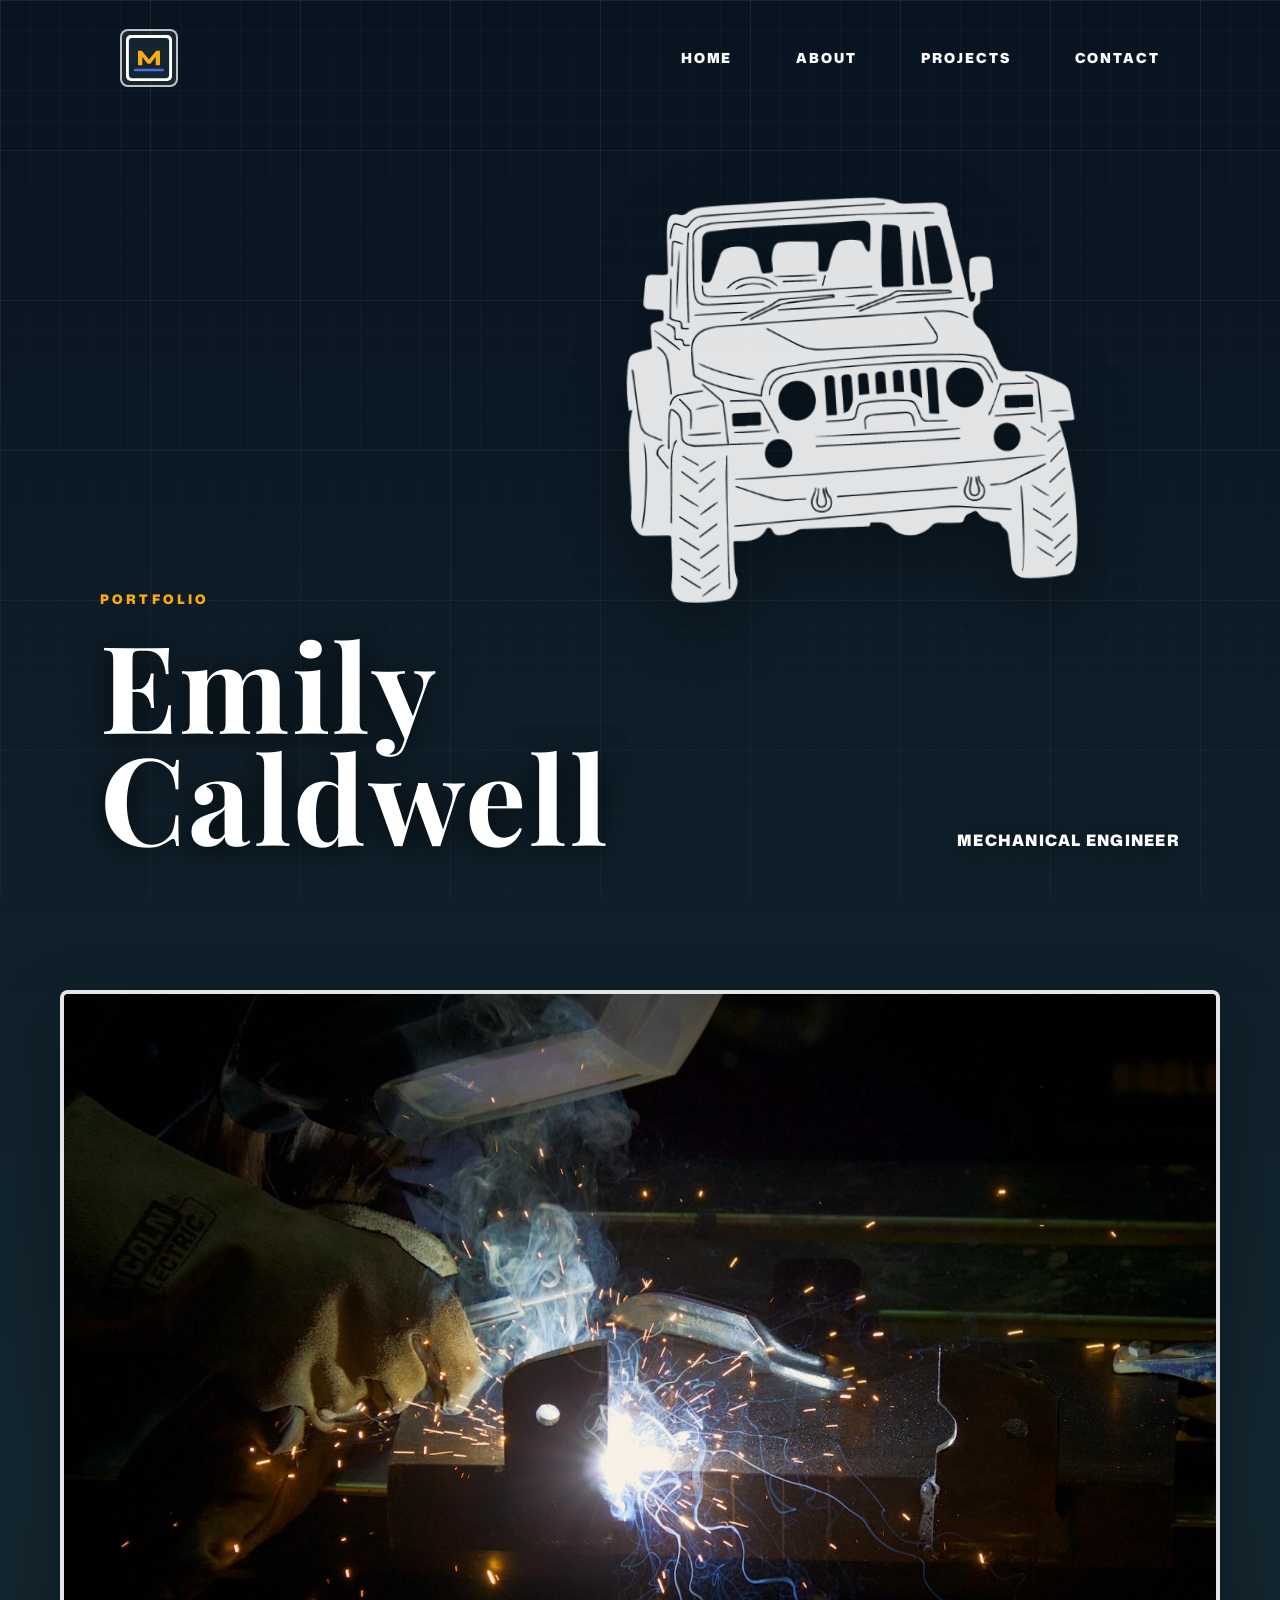
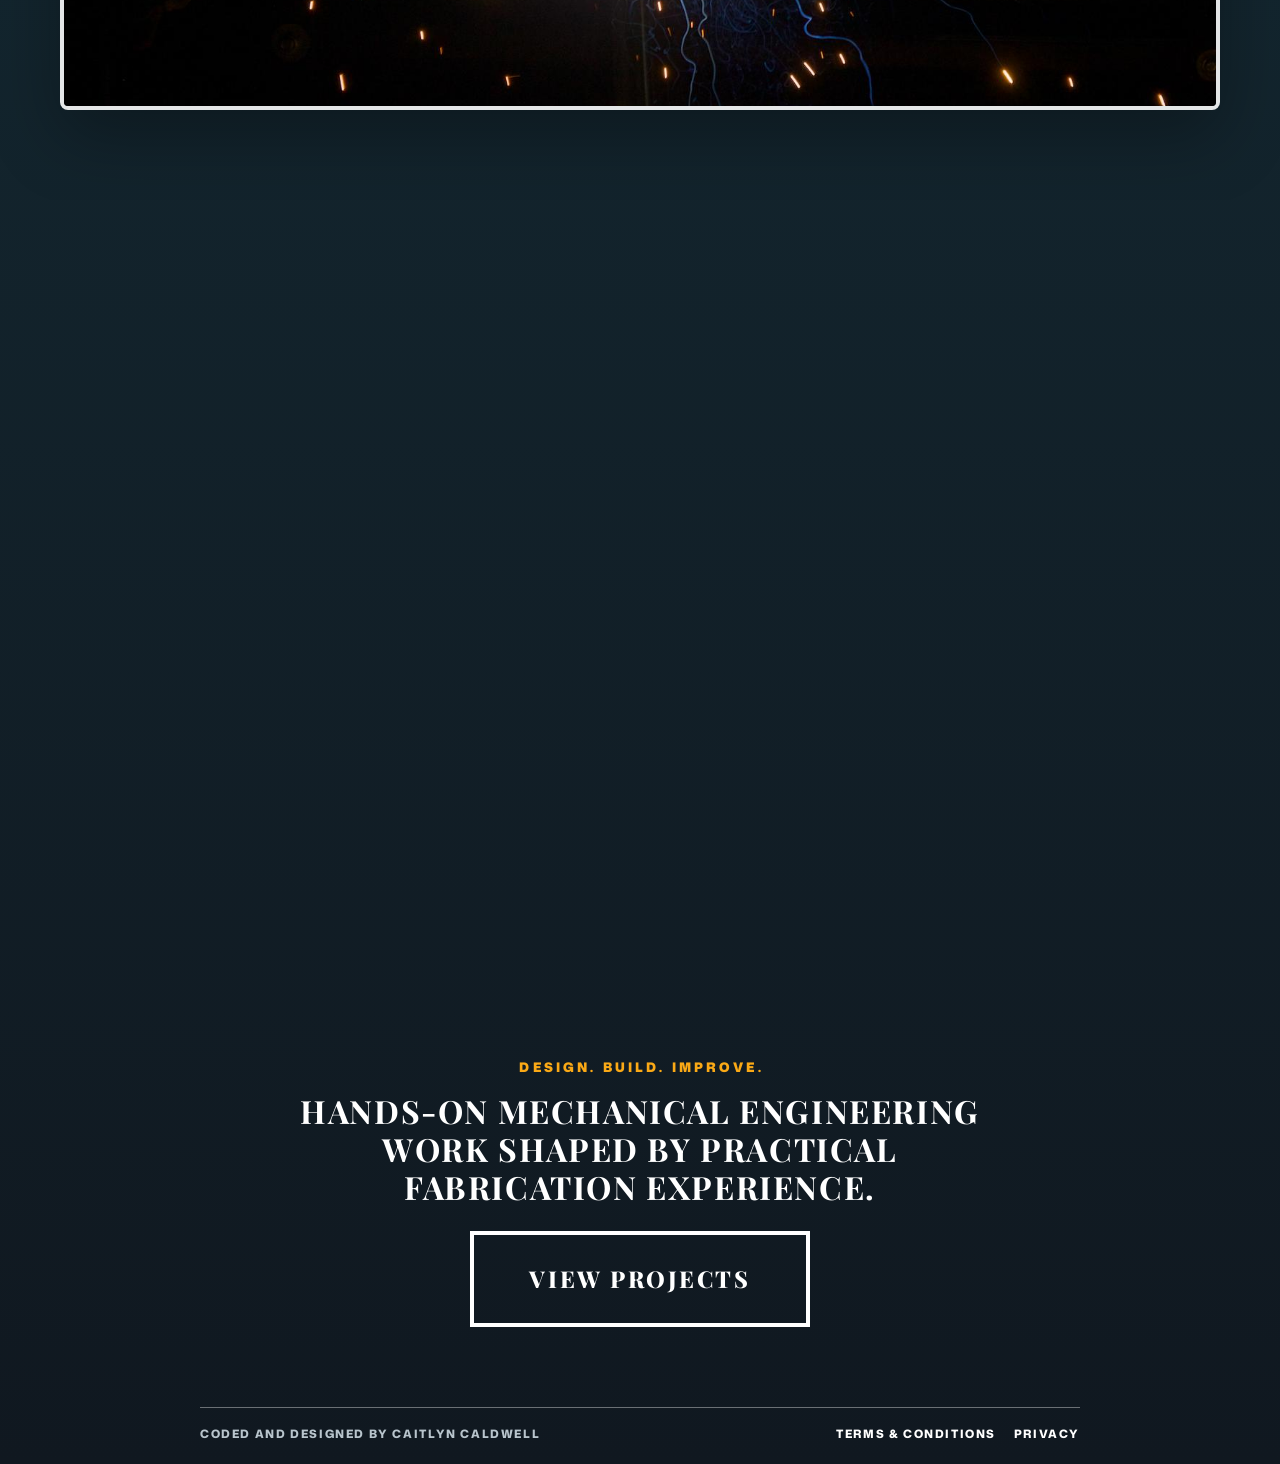
==== commit e893d1e0: "add images and fill negative space on home page" ====
--- a/index.html
+++ b/index.html
@@ -20,6 +20,10 @@
         </div>
       </nav>
 
+      <div class="home-line-art" aria-hidden="true">
+        <img src="images/jeep-line-art.png" alt="Jeep line art" width="2400" height="2152" />
+      </div>
+
       <div class="home-hero-copy">
         <p class="home-kicker">Portfolio</p>
         <h1 id="home-heading">Emily Caldwell</h1>
@@ -33,11 +37,11 @@
         <div class="playbook-sticky">
           <div class="playbook-grid">
             <div class="playbook-layer">
-              <div><img src="images/emily-caldwell-about.jpg" alt="" /></div>
-              <div><img src="images/emily-caldwell-about.jpg" alt="" /></div>
-              <div><img src="images/emily-caldwell-about.jpg" alt="" /></div>
-              <div><img src="images/emily-caldwell-about.jpg" alt="" /></div>
-              <div><img src="images/emily-caldwell-about.jpg" alt="" /></div>
+              <div><img src="images/home/20221220-123703-2.jpg" alt="Cutting metal with a torch" /></div>
+              <div><img src="images/home/20230306-IMG_1343.jpg" alt="Grinding a Jeep axle" /></div>
+              <div><img src="images/home/20250727-0W4A8974.jpg" alt="Cutting metal with an angle grinder" /></div>
+              <div><img src="images/home/20260516-R7__8763.jpg" alt="Sawing wood at a workbench" /></div>
+              <div><img src="images/home/20260530-R7__1772.jpg" alt="Notching a wooden post" /></div>
               <div><img src="images/emily-caldwell-about.jpg" alt="" /></div>
             </div>
             <div class="playbook-layer">
@@ -53,7 +57,7 @@
               <div><img src="images/emily-caldwell-about.jpg" alt="" /></div>
             </div>
             <div class="playbook-scaler">
-              <img src="images/emily-caldwell-about.jpg" alt="" />
+              <img src="images/home/20221224-221242.jpg" alt="Welding metal tubing" />
             </div>
           </div>
         </div>
--- a/src/styles.css
+++ b/src/styles.css
@@ -1902,6 +1902,25 @@
   content: none;
 }
 
+.home-line-art {
+  position: absolute;
+  z-index: 1;
+  top: clamp(11rem, 22vh, 16rem);
+  right: clamp(8rem, 16vw, 22rem);
+  width: clamp(28rem, 34vw, 42rem);
+  max-width: 62vw;
+  opacity: 0.88;
+  pointer-events: none;
+  transform: rotate(-1deg);
+}
+
+.home-line-art img {
+  width: 100%;
+  height: auto;
+  display: block;
+  filter: drop-shadow(0 18px 34px rgba(0, 0, 0, 0.38));
+}
+
 .home-nav {
   width: min(100% - 2rem, 1040px);
   position: absolute;
@@ -1972,6 +1991,25 @@
   grid-template-columns: minmax(0, 1fr) auto;
   align-items: end;
   gap: 1rem;
+  position: relative;
+  z-index: 2;
+}
+
+@media (min-width: 2200px) {
+  .home-line-art {
+    top: clamp(13.5rem, 28vh, 20rem);
+    right: clamp(18rem, 30vw, 42rem);
+  }
+}
+
+@media (max-width: 1120px) {
+  .home-line-art {
+    top: clamp(8.5rem, 16vh, 11rem);
+    right: clamp(0.5rem, 4vw, 3rem);
+    width: min(58vw, 34rem);
+    max-width: none;
+    opacity: 0.72;
+  }
 }
 
 .home-kicker {
@@ -2185,6 +2223,15 @@
     padding: 6rem 1rem 4.8rem;
   }
 
+  .home-line-art {
+    top: 7.3rem;
+    right: -20vw;
+    width: 92vw;
+    max-width: none;
+    opacity: 0.34;
+    transform: rotate(-3deg);
+  }
+
   .home-nav {
     width: min(100% - 1rem, 1040px);
     grid-template-columns: 54px 1fr;
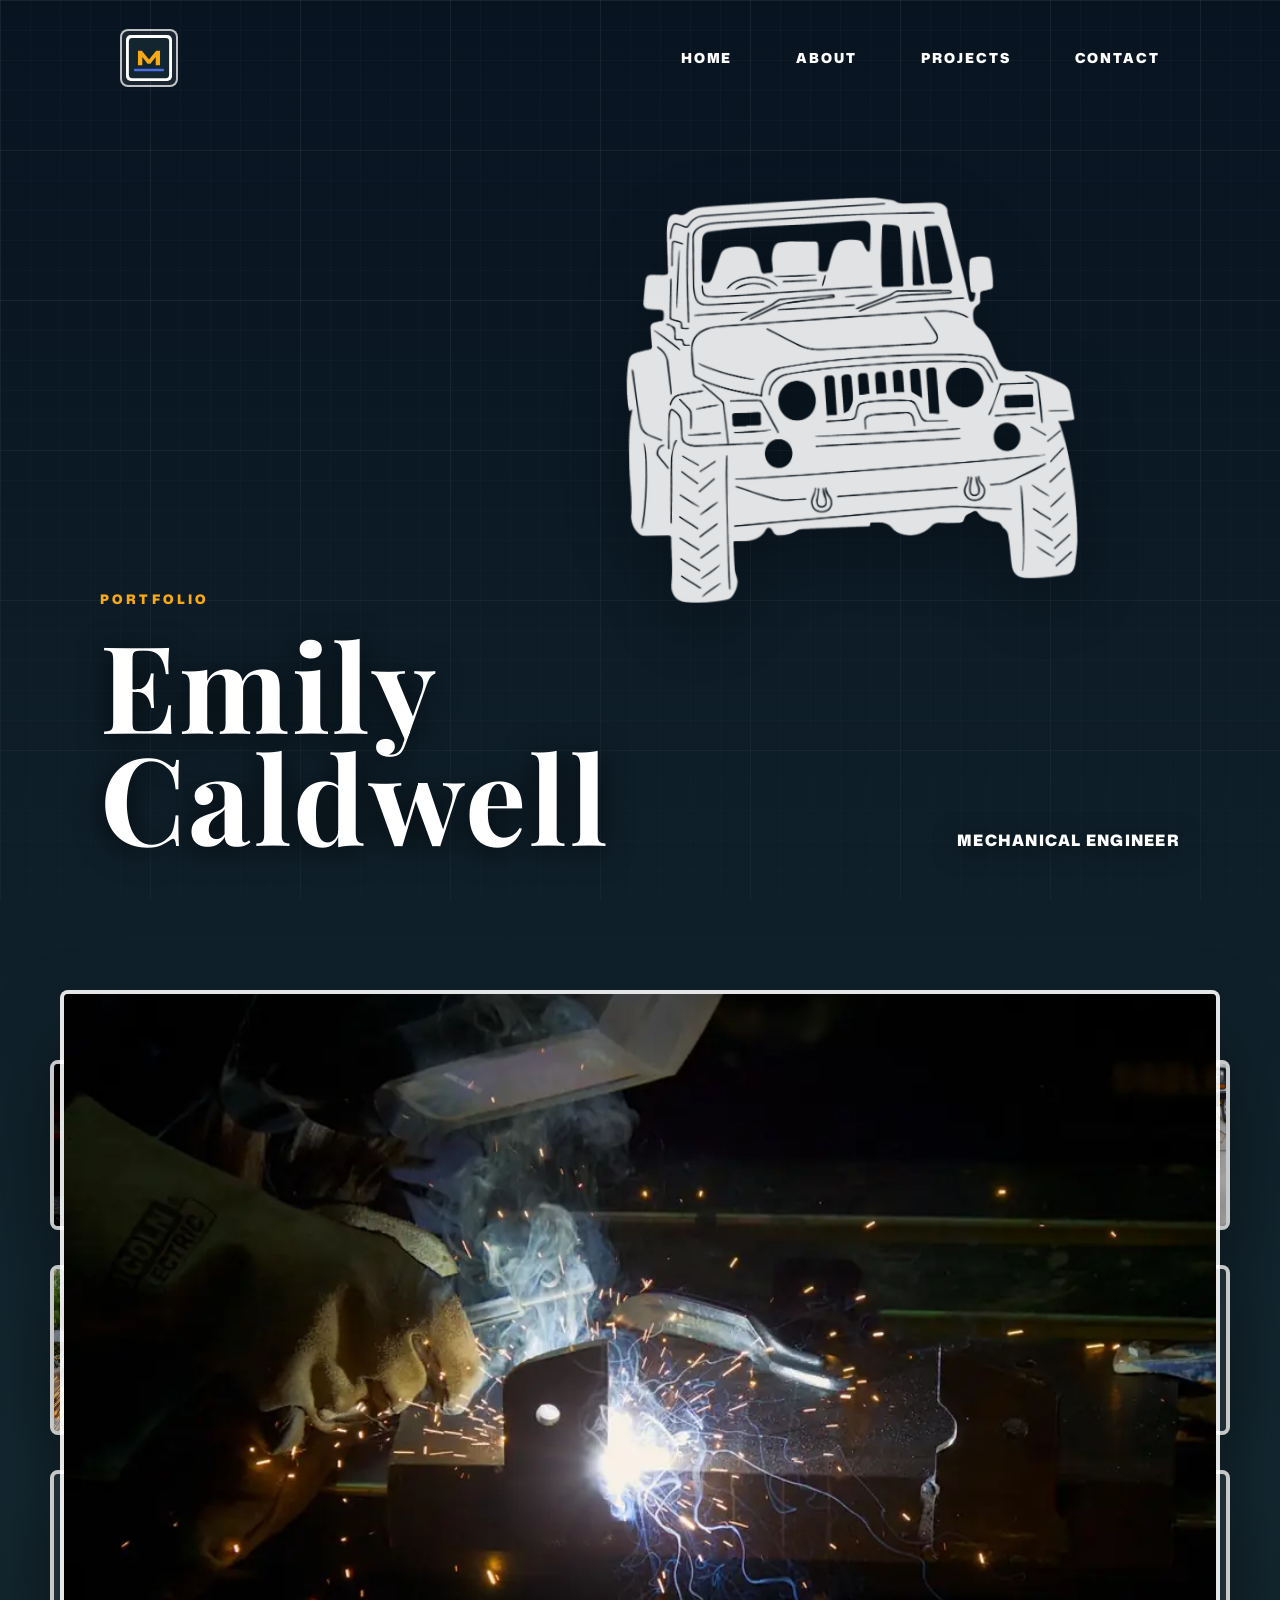
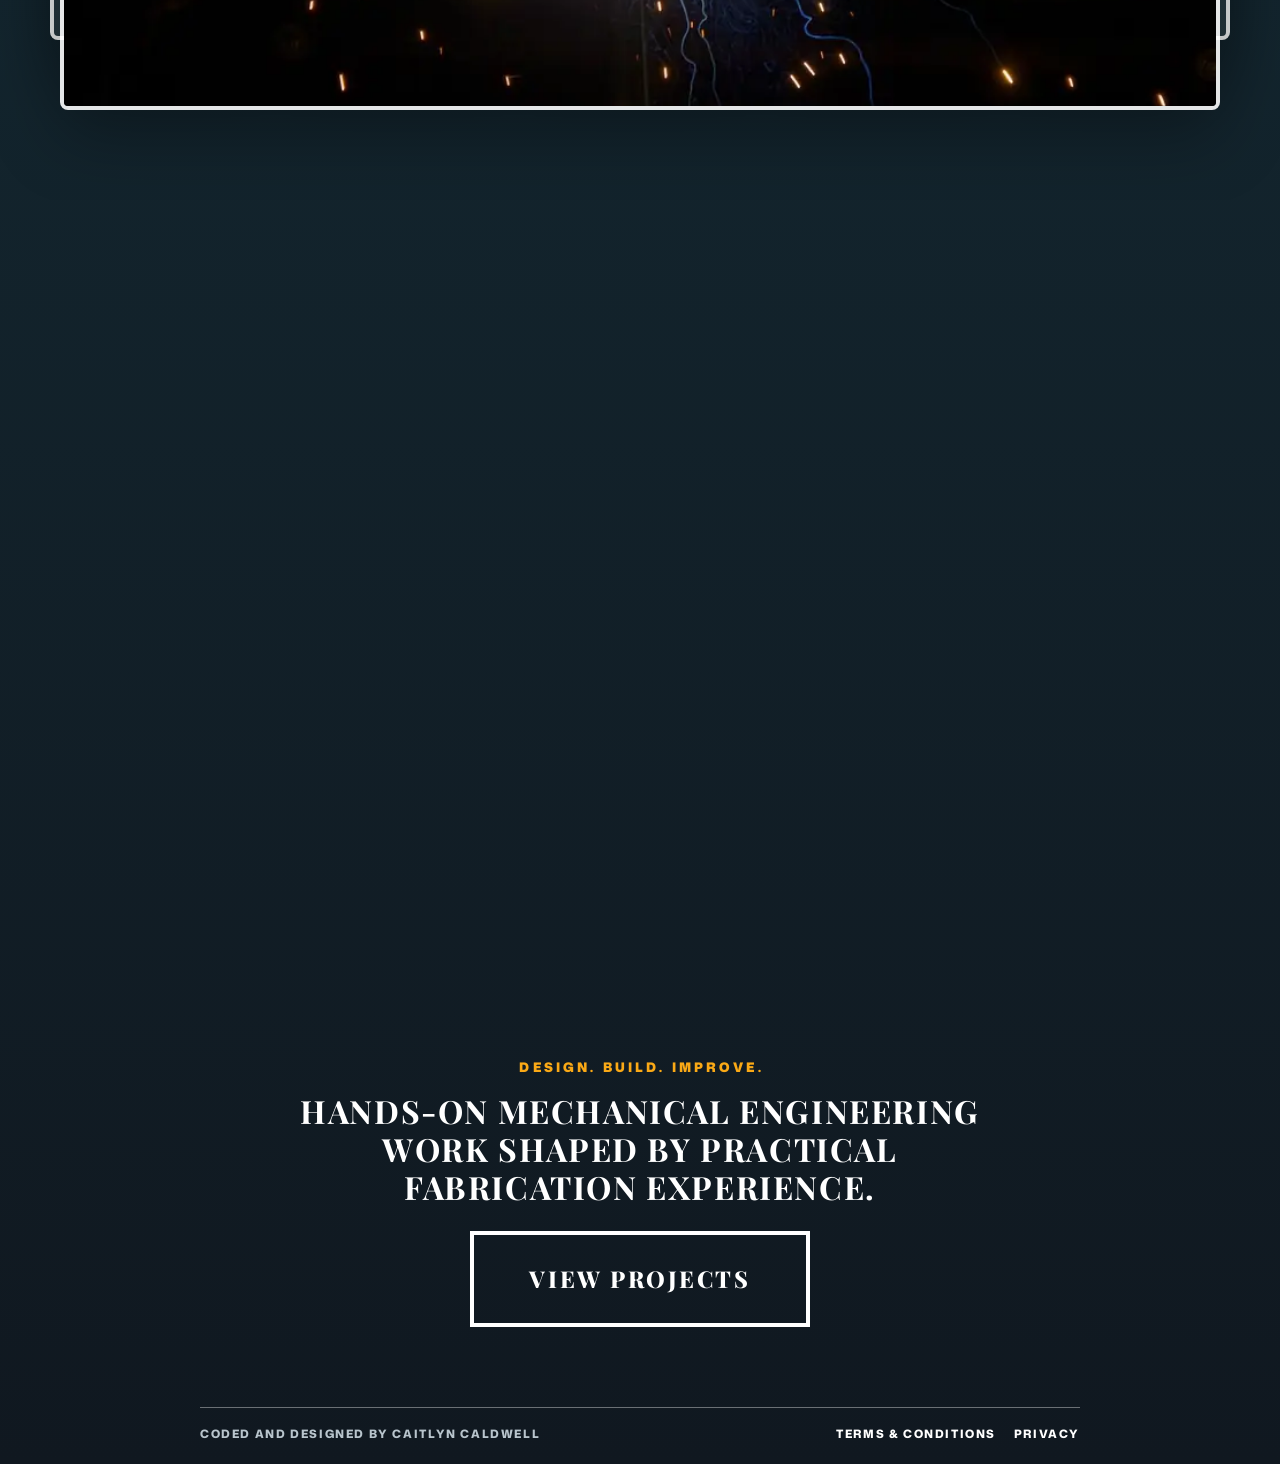
==== commit 662d26de: "update files and code for higher performance on mobile and desktop" ====
--- a/index.html
+++ b/index.html
@@ -4,7 +4,12 @@
     <meta charset="utf-8" />
     <meta name="viewport" content="width=device-width,initial-scale=1" />
     <title>Home | Emily Caldwell</title>
-    <link rel="stylesheet" href="src/styles.css" />
+    <link rel="preconnect" href="https://fonts.googleapis.com" />
+    <link rel="preconnect" href="https://fonts.gstatic.com" crossorigin />
+    <link rel="preload" as="image" href="images/optimized/jeep-line-art.webp" fetchpriority="high" />
+    <link rel="preload" as="style" href="https://fonts.googleapis.com/css2?family=Instrument+Serif:ital@0;1&family=Mona+Sans:ital,wght@0,200..900;1,200..900&family=Playfair+Display:ital,wght@0,400..900;1,400..900&display=swap" onload="this.onload=null;this.rel='stylesheet'" />
+    <noscript><link rel="stylesheet" href="https://fonts.googleapis.com/css2?family=Instrument+Serif:ital@0;1&family=Mona+Sans:ital,wght@0,200..900;1,200..900&family=Playfair+Display:ital,wght@0,400..900;1,400..900&display=swap" /></noscript>
+    <link rel="stylesheet" href="src/styles.min.css" />
   </head>
   <body class="home-page">
     <header class="home-hero" aria-labelledby="home-heading">
@@ -21,7 +26,7 @@
       </nav>
 
       <div class="home-line-art" aria-hidden="true">
-        <img src="images/jeep-line-art.png" alt="Jeep line art" width="2400" height="2152" />
+        <img src="images/optimized/jeep-line-art.webp" alt="Jeep line art" width="1000" height="897" fetchpriority="high" decoding="async" />
       </div>
 
       <div class="home-hero-copy">
@@ -37,27 +42,27 @@
         <div class="playbook-sticky">
           <div class="playbook-grid">
             <div class="playbook-layer">
-              <div><img src="images/home/20221220-123703-2.jpg" alt="Cutting metal with a torch" /></div>
-              <div><img src="images/home/20230306-IMG_1343.jpg" alt="Grinding a Jeep axle" /></div>
-              <div><img src="images/home/20250727-0W4A8974.jpg" alt="Cutting metal with an angle grinder" /></div>
-              <div><img src="images/home/20260516-R7__8763.jpg" alt="Sawing wood at a workbench" /></div>
-              <div><img src="images/home/20260530-R7__1772.jpg" alt="Notching a wooden post" /></div>
-              <div><img src="images/emily-caldwell-about.jpg" alt="" /></div>
+              <div><img src="images/optimized/home/20221220-123703-2.webp" alt="Cutting metal with a torch" loading="lazy" decoding="async" /></div>
+              <div><img src="images/optimized/home/20230306-IMG_1343.webp" alt="Grinding a Jeep axle" loading="lazy" decoding="async" /></div>
+              <div><img src="images/optimized/home/20250727-0W4A8974.webp" alt="Cutting metal with an angle grinder" loading="lazy" decoding="async" /></div>
+              <div><img src="images/optimized/home/20260516-R7__8763.webp" alt="Sawing wood at a workbench" loading="lazy" decoding="async" /></div>
+              <div><img src="images/optimized/home/20260530-R7__1772.webp" alt="Notching a wooden post" loading="lazy" decoding="async" /></div>
+              <div><img src="images/optimized/home/20210108-IMG_5962.webp" alt="Emily working under a Truck" loading="lazy" decoding="async" /></div>
             </div>
             <div class="playbook-layer">
-              <div><img src="images/emily-caldwell-about.jpg" alt="" /></div>
-              <div><img src="images/emily-caldwell-about.jpg" alt="" /></div>
-              <div><img src="images/emily-caldwell-about.jpg" alt="" /></div>
-              <div><img src="images/emily-caldwell-about.jpg" alt="" /></div>
-              <div><img src="images/emily-caldwell-about.jpg" alt="" /></div>
-              <div><img src="images/emily-caldwell-about.jpg" alt="" /></div>
+              <div><img src="images/optimized/home/20250614-0W4A8563.webp" alt="Sanding the paint inside a Jeep" loading="lazy" decoding="async" /></div>
+              <div><img src="images/optimized/home/20230313-IMG_1361.webp" alt="Welding a Jeep frame" loading="lazy" decoding="async" /></div>
+              <div><img src="images/optimized/emily-caldwell-about.webp" alt="Emily showing off her work" loading="lazy" decoding="async" /></div>
+              <div><img src="images/optimized/emily-caldwell-about.webp" alt="" loading="lazy" decoding="async" /></div>
+              <div><img src="images/optimized/emily-caldwell-about.webp" alt="" loading="lazy" decoding="async" /></div>
+              <div><img src="images/optimized/emily-caldwell-about.webp" alt="" loading="lazy" decoding="async" /></div>
             </div>
             <div class="playbook-layer">
-              <div><img src="images/emily-caldwell-about.jpg" alt="" /></div>
-              <div><img src="images/emily-caldwell-about.jpg" alt="" /></div>
+              <div><img src="images/optimized/emily-caldwell-about.webp" alt="" loading="lazy" decoding="async" /></div>
+              <div><img src="images/optimized/emily-caldwell-about.webp" alt="" loading="lazy" decoding="async" /></div>
             </div>
             <div class="playbook-scaler">
-              <img src="images/home/20221224-221242.jpg" alt="Welding metal tubing" />
+              <img src="images/optimized/home/20221224-221242.webp" alt="Welding metal tubing" loading="lazy" decoding="async" />
             </div>
           </div>
         </div>
@@ -78,6 +83,6 @@
       </div>
     </footer>
 
-    <script src="src/scripts.js"></script>
+    <script src="src/scripts.min.js" defer></script>
   </body>
 </html>
--- a/src/styles.min.css
+++ b/src/styles.min.css
@@ -0,0 +1 @@
+:root{--bg:#13262f;--jet:#13262f;--site-bg:linear-gradient(180deg,rgba(7,18,31,0.92) 0%,rgba(19,38,47,0.98) 48%,#101820 100%),var(--jet);--orange:#faa916;--white:#ffffff;--royal:#4a6de5;--navy:#033d7d;--muted:#b8c4cc;--accent:#faa916;--paper:#ffffff;--container:1200px}*{box-sizing:border-box}html,body{min-height:100%;overflow-x:clip}body{margin:0;font-family:"Mona Sans",system-ui,-apple-system,"Segoe UI",Roboto,"Helvetica Neue",Arial,sans-serif;color:var(--white);background:var(--site-bg)}body::before{--grid-small:30px;--grid-large:150px;content:"";position:fixed;inset:0;z-index:0;pointer-events:none;background:linear-gradient(rgba(255,255,255,0.035) 1px,transparent 1px) 0 0 / var(--grid-small) var(--grid-small),linear-gradient(90deg,rgba(255,255,255,0.035) 1px,transparent 1px) 0 0 / var(--grid-small) var(--grid-small),linear-gradient(rgba(255,255,255,0.07) 1px,transparent 1px) 0 0 / var(--grid-large) var(--grid-large),linear-gradient(90deg,rgba(255,255,255,0.07) 1px,transparent 1px) 0 0 / var(--grid-large) var(--grid-large);mask-image:linear-gradient(180deg,rgba(0,0,0,0.68),rgba(0,0,0,0.32))}body>*{position:relative;z-index:1}.container{max-width:var(--container);margin:0 auto;padding:2rem}.header-wrapper{position:relative}.nav{display:flex;justify-content:space-between;align-items:center;padding:2rem 2rem 0;position:absolute;top:0;left:0;right:0;z-index:3}.brand{font-weight:700;letter-spacing:0.4px}.nav-links{list-style:none;margin:0;padding:0;display:flex;gap:1rem}.nav-links a{color:var(--paper);text-decoration:none;opacity:0.9}.hero{width:100vw;position:relative;left:50%;right:50%;margin-left:-50vw;margin-right:-50vw;min-height:100vh;padding:11rem 0 4rem;display:flex;align-items:center;overflow:hidden;background:linear-gradient( 180deg,rgba(18,18,18,0.96) 0%,rgba(18,18,18,0.96) 45%,rgba(18,18,18,0.9) 100% )}.hero::before{content:"";position:absolute;inset:0;background:radial-gradient( circle at top left,rgba(167,77,74,0.18),transparent 28% ),radial-gradient( circle at 75% 15%,rgba(234,230,225,0.08),transparent 24% ),linear-gradient(180deg,rgba(255,255,255,0.02),transparent 70%);pointer-events:none}.hero::after{content:"";position:absolute;left:8%;top:6%;width:500px;height:500px;border-radius:50%;background:rgba(234,230,225,0.08);filter:blur(88px);pointer-events:none;transform:translate3d(0,0,0)}.hero-content{position:relative;z-index:1;transform:translateZ(0);transition:transform 0.35s ease-out}.hero-shape{position:absolute;border-radius:50%;opacity:0.55;pointer-events:none;mix-blend-mode:screen;will-change:transform}.image-flow-section{position:relative;min-height:240vh;background:linear-gradient( 180deg,rgba(18,18,18,1) 0%,rgba(18,18,18,0.98) 100% );overflow:visible}.image-flow-section::before{content:"";position:absolute;inset:0;background:radial-gradient(circle at top,rgba(167,77,74,0.08),transparent 18%),radial-gradient( circle at 20% 80%,rgba(255,255,255,0.06),transparent 14% );pointer-events:none}.image-flow-sticky{position:sticky;top:0;height:100vh;overflow:hidden;display:grid;place-items:center}.image-flow-large{position:relative;width:100vw;height:100vh;max-width:none;border-radius:0;background:linear-gradient( 135deg,rgba(167,77,74,0.22),rgba(255,255,255,0.08) );box-shadow:inset 0 0 0 1px rgba(255,255,255,0.05),0 45px 120px rgba(0,0,0,0.25);transition:transform 0.2s ease-out;will-change:transform;z-index:2}.image-grid{position:absolute;top:50%;left:50%;width:min(100%,1240px);transform:translate(-50%,80px);display:grid;grid-template-columns:repeat(5,minmax(0,1fr));gap:1rem;opacity:0;transition:opacity 0.4s ease,transform 0.4s ease;z-index:1}.grid-item{aspect-ratio:4/3;border-radius:24px;background:linear-gradient( 135deg,rgba(255,255,255,0.18),rgba(167,77,74,0.3) );box-shadow:0 24px 50px rgba(0,0,0,0.18),inset 0 0 0 1px rgba(255,255,255,0.06);opacity:0.22;transform:translateY(18px);transition:opacity 0.45s ease,transform 0.45s ease,background 0.45s ease}.grid-item:nth-child(3n){background:linear-gradient( 135deg,rgba(255,255,255,0.15),rgba(120,63,60,0.35) )}.grid-item:nth-child(4n){background:linear-gradient( 135deg,rgba(255,255,255,0.12),rgba(207,121,115,0.36) )}.grid-item:nth-child(5n){background:linear-gradient( 135deg,rgba(255,255,255,0.1),rgba(145,88,82,0.28) )}.grid-item.visible{opacity:1;transform:none}@media (max-width:1000px){.image-grid{grid-template-columns:repeat(3,minmax(0,1fr))}}@media (max-width:680px){.image-flow-large{width:100%;height:70vh;border-radius:24px}.image-grid{grid-template-columns:1fr}}.feature-card{background:rgba(255,255,255,0.04);border:1px solid rgba(255,255,255,0.06);border-radius:18px;overflow:hidden;display:flex;flex-direction:column;gap:1rem;padding:1.2rem;min-height:260px;transition:transform 0.3s ease,border-color 0.3s ease}.feature-card:hover{transform:translateY(-6px);border-color:rgba(255,255,255,0.15)}.feature-image{height:180px;background:linear-gradient( 135deg,rgba(167,77,74,0.16),rgba(234,230,225,0.08) );border-radius:14px;box-shadow:inset 0 0 0 1px rgba(255,255,255,0.03)}.feature-tag{font-size:0.8rem;text-transform:uppercase;letter-spacing:0.22em;color:var(--accent);margin-bottom:0.6rem}.feature-title{font-size:1.2rem;margin:0 0 0.6rem;color:var(--white)}.feature-copy{color:var(--paper);line-height:1.7}.section-tag{font-size:0.8rem;text-transform:uppercase;letter-spacing:0.24em;color:var(--accent);margin-bottom:0.8rem}.gallery-section{padding-top:4rem;padding-bottom:4rem}.gallery-grid{display:grid;grid-template-columns:repeat(4,minmax(0,1fr));gap:1rem;margin-top:1.8rem}.gallery-card{background:rgba(255,255,255,0.04);border:1px solid rgba(255,255,255,0.06);border-radius:20px;overflow:hidden;height:260px}.gallery-image{width:100%;height:100%;background:linear-gradient( 135deg,rgba(255,255,255,0.08),rgba(167,77,74,0.16) )}.feature-grid{display:grid;grid-template-columns:repeat(3,minmax(200px,1fr));gap:1.2rem;margin-top:2rem}.feature-card{background:rgba(255,255,255,0.04);border:1px solid rgba(255,255,255,0.06);border-radius:18px;overflow:hidden;display:flex;flex-direction:column;gap:1rem;padding:1.2rem;min-height:260px;transition:transform 0.3s ease,border-color 0.3s ease}.feature-card:hover{transform:translateY(-6px);border-color:rgba(255,255,255,0.15)}.feature-image{height:180px;background:linear-gradient( 135deg,rgba(167,77,74,0.16),rgba(234,230,225,0.08) );border-radius:14px;box-shadow:inset 0 0 0 1px rgba(255,255,255,0.03)}.feature-tag{font-size:0.8rem;text-transform:uppercase;letter-spacing:0.22em;color:var(--accent);margin-bottom:0.6rem}.feature-title{font-size:1.2rem;margin:0 0 0.6rem;color:var(--white)}.feature-copy{color:var(--paper);line-height:1.7}.section-tag{font-size:0.8rem;text-transform:uppercase;letter-spacing:0.24em;color:var(--accent);margin-bottom:0.8rem}.visual-panel{display:grid;grid-template-columns:1.2fr 0.8fr;gap:2rem;align-items:center;margin-top:2rem}.visual-image{height:400px;background:linear-gradient( 135deg,rgba(167,77,74,0.18),rgba(255,255,255,0.05) );border-radius:24px;box-shadow:0 45px 90px rgba(0,0,0,0.12)}.visual-copy{max-width:44rem}.feature-grid .fade-in,.visual-panel.fade-in{opacity:0;transform:translateY(24px);transition:opacity 0.9s ease,transform 0.9s ease}.feature-grid .fade-in.visible,.visual-panel.fade-in.visible{opacity:1;transform:translateY(0)}.hero-shape.shape-1{width:260px;height:260px;left:-50px;top:18%;background:rgba(255,255,255,0.09);animation:drift 14s ease-in-out infinite alternate}.hero-shape.shape-2{width:220px;height:220px;right:-40px;top:8%;background:rgba(167,77,74,0.2);animation:drift 15s ease-in-out infinite alternate-reverse}.hero-shape.shape-3{width:160px;height:160px;left:18%;bottom:-50px;background:rgba(234,230,225,0.14);animation:drift 13s ease-in-out infinite alternate}.hero-title{font-size:clamp(4.4rem,8vw,6.2rem);margin:0 0 1rem;color:var(--white);line-height:1.02;letter-spacing:0.24em;max-width:13ch;text-transform:none}.hero-title .hero-word{display:inline-block;opacity:0;transform:translateY(1rem);transition:opacity 0.72s ease var(--delay),transform 0.72s ease var(--delay)}.hero-title.animate .hero-word{opacity:1;transform:none}.section-title,h1,h2,h3,h4{font-family:"Instrument Serif",serif;letter-spacing:0.14em}.hero-sub{color:var(--muted);max-width:70ch;letter-spacing:0.02em;font-size:1.1rem;margin-top:1rem}.hero-highlight{margin:1.4rem 0 0;font-size:1.1rem;color:var(--white);font-weight:600;letter-spacing:0.12em}.typed-text{border-right:2px solid var(--white);padding-right:2px;white-space:nowrap}.hero-cta{margin-top:1.8rem;display:flex;gap:1rem}.btn{background:var(--accent);color:var(--paper);padding:1rem 1.3rem;border-radius:10px;text-decoration:none;font-weight:700}.btn-outline{background:transparent;border:1px solid rgba(255,255,255,0.08);color:var(--paper)}.nav-links a:focus-visible,.btn:focus-visible{outline:2px solid var(--paper);outline-offset:4px}@media (prefers-reduced-motion:reduce){.hero-shape{animation:none !important}.hero-title .hero-word{transition:none !important}.plane-animation{display:none}.about-plane{animation:none !important;opacity:0.35}}@keyframes drift{from{transform:translate3d(0,0,0)}to{transform:translate3d(0,42px,0)}}@keyframes pulse{0%,100%{opacity:0.9;transform:translateX(-50%) translateY(0)}50%{opacity:0.6;transform:translateX(-50%) translateY(6px)}}.btn-outline{background:transparent;border:1px solid rgba(255,255,255,0.06);color:var(--paper)}.section{padding:4rem 0}.section-title{font-size:1.3rem;margin:0 0 0.6rem;color:var(--white)}.lead{color:var(--paper);max-width:70ch}.skills-grid{display:grid;grid-template-columns:repeat(4,1fr);gap:0.8rem;margin-top:1rem}.skill{background:rgba(255,255,255,0.03);padding:1rem;border-radius:8px;color:var(--paper)}.filters{display:flex;gap:0.6rem;margin:1rem 0}.filter{background:transparent;border:1px solid rgba(255,255,255,0.04);color:var(--paper);padding:0.5rem 0.7rem;border-radius:6px;cursor:pointer}.filter.active{background:var(--paper);color:var(--bg);border-color:transparent}.projects-page{min-height:100vh;font-family:"Mona Sans",system-ui,-apple-system,"Segoe UI",sans-serif;background:var(--site-bg);color:var(--white);display:flex;flex-direction:column}.projects-page a{color:inherit}.projects-page .contact-nav a[aria-current="page"]{color:var(--orange)}.projects-main{flex:1;width:min(100% - 2rem,1060px);margin:0 auto;padding:clamp(2.25rem,5vw,4.5rem) 0 clamp(3rem,7vw,5.5rem)}.projects-hero{width:min(100%,720px);margin:0 auto clamp(3rem,7vw,5.25rem);text-align:center}.projects-hero h1,.section-heading h2{margin:0;font-family:"Playfair Display",Georgia,serif;line-height:1.06;letter-spacing:0.1em;text-transform:uppercase}.projects-hero h1{font-size:clamp(2rem,6vw,4rem)}.projects-hero p:last-child{margin:1rem auto 0;max-width:58ch;color:var(--muted);font-size:clamp(0.95rem,1.8vw,1.08rem);font-weight:650;line-height:1.8}.section-heading{text-align:center}.section-heading h2{font-size:clamp(1.65rem,4.4vw,2.7rem)}.skills-showcase{position:relative;width:100vw;margin-left:calc(50% - 50vw);margin-right:calc(50% - 50vw);margin-bottom:clamp(4.5rem,10vw,8rem);overflow:hidden}.skills-showcase .section-heading{width:min(100% - 2rem,1060px);margin:0 auto}.skills-parallax{--skills-gallery-width:100vw;--skills-gallery-height:clamp(460px,56vw,700px);width:var(--skills-gallery-width);height:var(--skills-gallery-height);margin-top:clamp(1.75rem,4vw,3rem);margin-left:0;margin-right:0;border:0;border-radius:0;background:transparent;box-shadow:none;overflow:hidden;position:relative}.horizontal-scroll-wrapper{width:var(--skills-gallery-height);height:var(--skills-gallery-width);padding:clamp(2rem,4vw,3.5rem) 0 clamp(7rem,14vw,12rem);overflow-y:auto;overflow-x:hidden;display:flex;flex-direction:column;align-items:center;gap:clamp(0.6rem,1.6vw,1.6rem);perspective:1px;transform:rotate(-90deg) translate3d(0,calc(-1 * var(--skills-gallery-height)),0);transform-origin:right top;transform-style:preserve-3d;scrollbar-width:thin;scrollbar-color:var(--orange) transparent}.horizontal-scroll-wrapper::-webkit-scrollbar{width:1px;height:1px}.horizontal-scroll-wrapper::-webkit-scrollbar-button{width:1px;height:1px}.img-wrapper{min-height:clamp(250px,40vh,430px);display:flex;align-items:center;justify-content:center;transform-origin:50% 50%;transform:rotate(90deg) translateZ(0.1px) scale(0.9) translateX(0) translateY(-3vh);transition:min-height 0.7s ease,transform 0.7s ease}.img-wrapper:hover{min-height:clamp(360px,62vh,640px)}.slower{transform:rotate(90deg) translateZ(-0.2px) scale(1.1) translateX(0) translateY(-10vh)}.slower1{transform:rotate(90deg) translateZ(-0.25px) scale(1.05) translateX(0) translateY(8vh)}.slower2{transform:rotate(90deg) translateZ(-0.3px) scale(1.28) translateX(0) translateY(2vh)}.slower-down{transform:rotate(90deg) translateZ(-0.2px) scale(1.1) translateX(0) translateY(16vh)}.faster{transform:rotate(90deg) translateZ(0.15px) scale(0.8) translateX(0) translateY(14vh)}.faster1{transform:rotate(90deg) translateZ(0.05px) scale(0.82) translateX(0) translateY(10vh)}.vertical{transform:rotate(90deg) translateZ(-0.15px) scale(1.15) translateX(0) translateY(0)}.last{transform:rotate(90deg) translateZ(-0.2px) scale(1.1) translateX(25vh) translateY(-8vh)}.portfolio-skill{width:clamp(220px,34vh,330px);min-height:clamp(190px,30vh,290px);padding:clamp(1rem,2vh,1.5rem);border:0;border-radius:8px;background:#ffffff;box-shadow:0 20px 58px rgba(0,0,0,0.34);display:flex;flex-direction:column;align-items:center;justify-content:center;gap:1rem;text-align:center;transition:background-color 0.16s ease,border-color 0.16s ease,transform 0.16s ease}.portfolio-skill:hover{background:#ffffff;transform:translateY(-4px)}.skill-logo{width:clamp(4.8rem,11vh,6.6rem);height:clamp(4.8rem,11vh,6.6rem);border:2px solid rgba(19,38,47,0.16);border-radius:8px;display:grid;place-items:center;color:var(--orange);font-size:clamp(1.7rem,4vh,2.4rem);font-weight:950;letter-spacing:0.04em}.skill-logo-weld{color:#111111;background:var(--orange);border-color:var(--orange)}.portfolio-skill img{width:min(100%,190px);height:clamp(96px,16vh,140px);display:block;object-fit:contain;padding:0.65rem;border-radius:8px;background:rgba(255,255,255,0.86);filter:saturate(42%) sepia(24%) hue-rotate(5deg);transition:filter 0.45s ease}.portfolio-skill:hover img{filter:none}.portfolio-skill h3{margin:0;color:var(--jet);font-family:"Mona Sans",system-ui,sans-serif;font-size:clamp(0.86rem,1.7vh,1.05rem);font-weight:900;letter-spacing:0.12em;line-height:1.25;text-transform:uppercase}.project-archive{position:relative}.project-archive::before{content:"";display:block;width:100%;margin:0 0 clamp(2rem,5vw,3.5rem);border-top:4px dashed rgba(255,255,255,0.8)}.project-filters{margin:clamp(1.5rem,4vw,2.25rem) auto clamp(2rem,5vw,3rem);display:flex;justify-content:center;flex-wrap:wrap;gap:0.7rem}.project-filters .filter{min-width:4.3rem;border:3px solid var(--white);border-radius:6px;color:var(--white);background:transparent;font-weight:900;letter-spacing:0.12em;text-transform:uppercase}.project-filters .filter:hover,.project-filters .filter.active{background:var(--orange);border-color:var(--orange);color:#111111}.project-group{margin-top:clamp(3rem,6vw,5rem)}.project-group h3{margin:0 0 clamp(2.25rem,4vw,3.25rem);color:var(--orange);font-family:"Mona Sans",system-ui,sans-serif;font-size:0.88rem;font-weight:950;letter-spacing:0.22em;text-transform:uppercase}.folder-grid{display:grid;grid-template-columns:repeat(2,minmax(0,1fr));column-gap:clamp(1.15rem,3vw,1.65rem);row-gap:clamp(3rem,6vw,4.75rem)}.folder-card{position:relative;display:block;min-height:210px;padding:2.25rem 1.25rem 1.35rem;border:4px solid #c79d58;border-radius:0 8px 8px 8px;background:linear-gradient(180deg,rgba(255,246,211,0.7),rgba(214,171,96,0.32)),#dec082;color:#2c2417;box-shadow:0 22px 58px rgba(0,0,0,0.24);transition:border-color 0.16s ease,box-shadow 0.16s ease,transform 0.16s ease;text-decoration:none}.folder-card::before{content:"";position:absolute;top:-25px;left:-4px;width:min(48%,190px);height:25px;border:4px solid #c79d58;border-bottom:0;border-radius:8px 8px 0 0;background:#e7ca8f}.folder-card:hover{border-color:#f0d79b;box-shadow:0 28px 70px rgba(0,0,0,0.32);transform:translateY(-5px)}.folder-card:hover::before{border-color:#f0d79b}.folder-tab{width:2.5rem;height:0.35rem;margin-bottom:1.1rem;border-radius:999px;background:#8b6328}.folder-card h4{margin:0 0 0.85rem;color:#211a10;font-family:"Playfair Display",Georgia,serif;font-size:clamp(1.2rem,2.6vw,1.55rem);letter-spacing:0.07em;line-height:1.1;text-transform:uppercase}.folder-card p{margin:0;color:#44361f;font-size:0.95rem;font-weight:650;line-height:1.65}.project-detail-page{min-height:100vh;background:var(--site-bg);color:var(--white);display:flex;flex-direction:column}.project-detail-page a{color:inherit}.project-detail-main{flex:1;width:min(100% - 2rem,980px);margin:0 auto;padding:clamp(2rem,5vw,4rem) 0 clamp(3rem,7vw,5rem)}.project-back-link{display:inline-flex;margin-bottom:clamp(1.7rem,4vw,2.6rem);color:var(--muted);font-size:0.78rem;font-weight:900;letter-spacing:0.18em;text-decoration-color:var(--royal);text-underline-offset:0.32em;text-transform:uppercase}.project-back-link:hover{color:var(--orange);text-decoration-color:var(--orange)}.project-detail-hero{margin:0 auto clamp(2rem,5vw,3.4rem);text-align:center}.project-detail-hero h1{max-width:12ch;margin:0 auto;font-family:"Playfair Display",Georgia,serif;font-size:clamp(2.1rem,6vw,4.25rem);line-height:1.02;letter-spacing:0.09em;text-transform:uppercase}.project-detail-hero p:last-child{max-width:62ch;margin:1rem auto 0;color:var(--muted);font-size:clamp(0.94rem,1.8vw,1.08rem);font-weight:700;line-height:1.75}.project-gallery{position:relative;display:grid;grid-template-columns:auto minmax(0,1fr) auto;align-items:center;gap:clamp(0.5rem,2vw,1rem);margin-bottom:clamp(2.5rem,6vw,4rem)}.gallery-frame{height:clamp(260px,58vw,560px);margin:0;overflow:hidden;border:4px solid rgba(255,255,255,0.88);border-radius:8px;background:rgba(255,255,255,0.08);box-shadow:0 28px 72px rgba(0,0,0,0.34)}.gallery-frame img{width:100%;height:100%;display:block;object-fit:cover;object-position:center}.gallery-button{width:clamp(3rem,8vw,4.2rem);aspect-ratio:1;border:4px solid var(--white);border-radius:999px;background:#050505;color:var(--white);cursor:pointer;display:grid;place-items:center;font-size:clamp(1.5rem,3vw,2rem);font-weight:950;line-height:1;transition:background-color 0.16s ease,border-color 0.16s ease,color 0.16s ease,transform 0.16s ease}.gallery-button:hover:not(:disabled){background:var(--orange);border-color:var(--orange);color:#111111;transform:translateY(-2px)}.gallery-button:disabled{cursor:default;opacity:0.38}.gallery-status{grid-column:2;justify-self:center;min-height:1.5rem;color:var(--muted);font-size:0.78rem;font-weight:900;letter-spacing:0.18em}.project-detail-content{display:grid;gap:clamp(2rem,5vw,3.2rem)}.project-copy-block{border-top:4px dashed rgba(255,255,255,0.72);padding-top:clamp(1.25rem,3vw,1.8rem)}.project-copy-block h2{margin:0 0 1rem;color:var(--orange);font-family:"Mona Sans",system-ui,sans-serif;font-size:clamp(1.1rem,2.8vw,1.45rem);font-weight:950;letter-spacing:0.18em;text-transform:uppercase}.project-copy-block p,.project-copy-block li{color:var(--muted);font-size:1rem;font-weight:650;line-height:1.8}.project-copy-block p{margin:0 0 1rem}.project-copy-block p:last-child{margin-bottom:0}.project-copy-block ul{margin:0;padding-left:1.25rem}.project-copy-block li+li{margin-top:0.55rem}.skill-pill-list{display:flex;flex-wrap:wrap;gap:0.7rem;padding-left:0 !important;list-style:none}.skill-pill-list li{padding:0.65rem 0.85rem;border:2px solid rgba(255,255,255,0.72);border-radius:999px;color:var(--white);font-size:0.82rem;font-weight:900;letter-spacing:0.1em;line-height:1.2;text-transform:uppercase}.skill-pill-list li+li{margin-top:0}@media (max-width:1100px){.skills-parallax{--skills-gallery-height:clamp(430px,62vw,640px)}.portfolio-skill{width:clamp(205px,32vh,285px);min-height:clamp(175px,28vh,245px)}}@media (max-width:820px){.projects-main{width:min(100% - 1.5rem,1060px)}.skills-parallax{--skills-gallery-height:clamp(390px,70vw,560px)}.portfolio-skill{width:clamp(190px,30vh,250px);min-height:clamp(165px,26vh,220px)}.portfolio-skill img{height:82px}.folder-grid{grid-template-columns:1fr;row-gap:clamp(3rem,8vw,4.25rem)}}.about-page{min-height:100vh;font-family:"Mona Sans",system-ui,-apple-system,"Segoe UI",sans-serif;background:var(--site-bg);color:var(--white);display:flex;flex-direction:column}.about-page a{color:inherit}.about-main{flex:1;width:100%;display:grid;place-items:center;padding:clamp(2.5rem,7vh,5rem) 1rem;position:relative}.about-content{width:min(100% - 1rem,940px);min-height:min(580px,65vh);display:grid;grid-template-columns:minmax(220px,0.78fr) minmax(280px,1fr);align-items:center;gap:clamp(2.25rem,7vw,5rem);position:relative}.about-portrait{width:min(100%,310px);aspect-ratio:0.74;margin:0 auto;border:4px solid var(--white);border-radius:50%;overflow:hidden;background:rgba(255,255,255,0.06);box-shadow:0 28px 70px rgba(0,0,0,0.26)}.about-portrait img{width:100%;height:100%;display:block;object-fit:cover;object-position:50% 36%}.about-copy{max-width:570px;position:relative;z-index:2}.about-copy .contact-kicker{margin-left:0;margin-right:0;color:var(--orange)}.about-copy h1{margin:0 0 1.15rem;font-family:"Playfair Display",Georgia,serif;font-size:clamp(2.1rem,6vw,4rem);line-height:1.02;letter-spacing:0.1em;text-transform:uppercase}.about-copy p{margin:0 0 1rem;color:var(--muted);font-size:clamp(0.96rem,1.6vw,1.08rem);font-weight:620;line-height:1.82}.about-plane{width:clamp(58px,8vw,96px);position:absolute;z-index:1;padding:0;border:0;background:transparent;cursor:pointer;opacity:0;filter:drop-shadow(0 16px 18px rgba(0,0,0,0.18));transform-origin:50% 50%}.about-plane svg{width:100%;height:auto;display:block;overflow:visible}.about-plane-left{left:clamp(-11.75rem,-13vw,-6.25rem);bottom:clamp(-1.25rem,7vh,3.25rem);animation:about-plane-left 3.6s cubic-bezier(0.2,0.76,0.28,1) 0.25s both}.about-plane-right{top:clamp(-2.4rem,1.5vh,0.75rem);right:clamp(-11.75rem,-13vw,-6.25rem);animation:about-plane-right 4s cubic-bezier(0.18,0.72,0.32,1) 0.5s both}.about-plane:hover{opacity:0.88}.about-plane:focus-visible{outline:4px solid var(--orange);outline-offset:8px}.about-plane.is-flying-away{pointer-events:none}.about-plane-left.is-flying-away{offset-path:path("M0,0 C18,-64 78,-76 108,-25 C148,44 44,92 -20,34 C-78,-18 -32,-98 74,-138 C160,-170 305,-218 430,-264");offset-rotate:auto 15deg;animation:about-plane-left-away 1.85s ease-in forwards}.about-plane-right.is-flying-away{offset-path:path("M0,0 C-18,64 -78,76 -108,25 C-148,-44 -44,-92 20,-34 C78,18 32,98 -74,138 C-160,170 -305,218 -430,264");offset-rotate:auto 34deg;animation:about-plane-right-away 1.85s ease-in forwards}.paper-plane-shadow{fill:#101820;opacity:0.22}.paper-plane-light{fill:#ffffff}.paper-plane-line{fill:#d7dde1}.about-page a:focus-visible{outline:4px solid var(--orange);outline-offset:5px}@keyframes about-plane-left{0%{opacity:0;transform:translate3d(-60px,46px,0) rotate(-18deg) scale(0.75)}28%,72%{opacity:0.78}100%{opacity:0.64;transform:translate3d(0,0,0) rotate(15deg) scale(1)}}@keyframes about-plane-right{0%{opacity:0;transform:translate3d(68px,-46px,0) rotate(198deg) scale(0.75)}32%,74%{opacity:0.74}100%{opacity:0.58;transform:translate3d(0,0,0) rotate(214deg) scale(0.92)}}@keyframes about-plane-left-away{0%{offset-distance:0%;opacity:0.88}75%{opacity:0.9}100%{offset-distance:100%;opacity:0}}@keyframes about-plane-right-away{0%{offset-distance:0%;opacity:0.82}75%{opacity:0.86}100%{offset-distance:100%;opacity:0}}.about-page .contact-nav a[aria-current="page"]{color:var(--orange)}.contact-form{display:grid;gap:0.6rem;max-width:60ch;margin-top:1rem}.contact-form input,.contact-form textarea{background:rgba(255,255,255,0.03);border:1px solid rgba(255,255,255,0.04);padding:0.8rem;border-radius:8px;color:var(--white)}.form-actions{display:flex;gap:0.8rem}.contact-page{min-height:100vh;font-family:"Mona Sans",system-ui,-apple-system,"Segoe UI",sans-serif;background:var(--site-bg);color:var(--white);display:flex;flex-direction:column}.contact-page{min-height:100vh}.contact-page:not(.terms-page){height:100svh;overflow:hidden}.contact-page a{color:inherit}.contact-header{width:min(100% - 2rem,880px);margin:0 auto;padding:1.5rem 0 0;display:grid;justify-items:center;gap:0.85rem}.logo-button{width:72px;height:72px;display:grid;place-items:center;border:2px solid rgba(255,255,255,0.74);border-radius:8px;background:rgba(255,255,255,0.06);transition:background-color 0.16s ease,border-color 0.16s ease,transform 0.16s ease}.logo-button:hover{background:rgba(250,169,22,0.16);border-color:var(--orange);transform:translateY(-2px)}.logo-button img{width:58px;height:58px;display:block}.contact-nav{width:100%;min-height:3.5rem;border-bottom:4px solid var(--white);display:flex;align-items:center;justify-content:center;gap:clamp(1rem,5vw,3.75rem);font-family:"Mona Sans",system-ui,sans-serif;text-transform:uppercase;font-size:0.9rem;font-weight:800;letter-spacing:0.12em}.contact-nav a{color:var(--white);text-decoration:none;padding:0.75rem 0.25rem}.contact-nav a:hover,.contact-nav a[aria-current="page"]{color:var(--orange)}.contact-main{flex:1;display:flex;flex-direction:column;align-items:center;justify-content:center;gap:clamp(0.85rem,2.5vh,1.5rem);width:100%;min-height:0;padding:clamp(0.65rem,2vh,1.25rem) 1rem;position:relative}.contact-card{width:min(100%,680px);text-align:center;position:relative;z-index:2}.contact-kicker,.terms-content .contact-kicker{width:fit-content;margin:0 auto 1rem;color:var(--orange);font-size:0.82rem;font-weight:900;letter-spacing:0.24em;text-align:center;text-transform:uppercase;transform:translateX(0.12em)}.contact-card h1{margin:0;font-family:"Playfair Display",Georgia,serif;font-size:clamp(1.85rem,5.4vw,3.25rem);line-height:1.08;letter-spacing:0.09em;text-transform:uppercase}.contact-role{margin:1.05rem 0 0.75rem;font-size:clamp(0.86rem,2vw,1.12rem);font-weight:850;letter-spacing:0.18em;text-transform:uppercase}.contact-details{margin:0;font-style:normal;font-size:clamp(0.82rem,1.8vw,1rem);font-weight:750;letter-spacing:0.12em;text-transform:uppercase;color:var(--muted)}.contact-details a{text-underline-offset:0.24em;text-decoration-thickness:2px;text-decoration-color:var(--royal)}.contact-details a:hover{color:var(--white);text-decoration-color:var(--orange)}.resume-button{width:min(100%,340px);height:6rem;margin:2rem auto 0;display:inline-flex;align-items:center;justify-content:center;padding:1rem 1.4rem;border:4px solid var(--white);color:var(--white);background:transparent;font-family:"Playfair Display",Georgia,serif;font-size:clamp(1rem,3vw,1.45rem);font-weight:800;line-height:1.1;letter-spacing:0.11em;text-transform:uppercase;text-decoration:none;text-align:center;transition:background-color 0.16s ease,color 0.16s ease,border-color 0.16s ease,transform 0.16s ease}.resume-button:hover{background:var(--orange);border-color:var(--orange);color:#111111;transform:translateY(-2px)}.plane-animation{width:min(100%,620px);max-width:95vw;opacity:0.72;pointer-events:none;z-index:0}.plane-animation svg{display:block;width:100%;height:auto;max-height:clamp(90px,20vh,155px);overflow:visible}.plane-path{fill:none;stroke:rgba(255,255,255,0.66);stroke-width:15;stroke-dasharray:36 68;stroke-linecap:round}.plane-fill-light{fill:#ffffff}.plane-fill-mid{fill:#d7dde1}.plane-fill-soft{fill:#b9c4ca}.plane-fill-dark{fill:#87959c}.contact-page a:focus-visible{outline:4px solid var(--orange);outline-offset:5px}.contact-footer{width:min(100% - 2rem,880px);margin:auto auto 0;padding:1.1rem 0 1.35rem;border-top:1px solid rgba(255,255,255,0.38);display:flex;align-items:center;justify-content:space-between;gap:1rem;color:var(--muted);font-size:0.72rem;font-weight:800;letter-spacing:0.14em;line-height:1.5;text-transform:uppercase}.contact-footer p{margin:0}.contact-footer a{color:var(--white);text-decoration:none;text-underline-offset:0.28em}.footer-links{display:flex;align-items:center;justify-content:flex-end;gap:1.1rem;text-align:right}.footer-links a:hover,.footer-links a[aria-current="page"],.terms-content a:hover{color:var(--orange);text-decoration:underline}.terms-main{flex:1;display:grid;place-items:start center;padding:clamp(3rem,9vh,6rem) 1rem 3rem}.terms-content{width:min(100%,620px);text-align:center}.terms-content h1{margin:0 0 1.7rem;font-family:"Playfair Display",Georgia,serif;font-size:clamp(1.75rem,5vw,3rem);line-height:1.1;letter-spacing:0.1em;text-transform:uppercase}.terms-content p{margin:0 auto 1.15rem;max-width:58ch;color:var(--muted);font-size:0.95rem;font-weight:650;line-height:1.8}.terms-content p a{color:var(--white);text-decoration-color:var(--royal);text-underline-offset:0.28em}.terms-back-link{margin-top:1.5rem;display:inline-flex;color:var(--white);font-size:0.8rem;font-weight:900;letter-spacing:0.18em;text-decoration-color:var(--royal);text-underline-offset:0.35em;text-transform:uppercase}.terms-back-link:hover{color:var(--orange);text-decoration-color:var(--orange)}@media (max-width:620px){.projects-main{width:min(100% - 1.25rem,1060px);padding-top:2rem}.projects-hero{margin-bottom:2.4rem}.skills-showcase{margin-bottom:3.5rem}.skills-showcase .section-heading{width:100%}.skills-parallax{width:100%;height:auto;margin-top:1.5rem;border-width:2px;overflow-x:auto;overflow-y:hidden;display:block}.horizontal-scroll-wrapper{width:max-content;height:auto;padding:0.25rem 0.25rem 1rem;overflow:visible;display:flex;flex-direction:row;align-items:stretch;gap:0.9rem;perspective:none;transform:none}.img-wrapper,.img-wrapper:hover,.slower,.slower1,.slower2,.slower-down,.faster,.faster1,.vertical,.last{min-height:auto;transform:none}.portfolio-skill{width:190px;min-height:180px}.project-filters{justify-content:stretch}.project-filters .filter{flex:1 1 8.5rem}.folder-grid{grid-template-columns:1fr;column-gap:0;row-gap:3.25rem}.folder-card{min-height:190px;padding-top:2rem}.project-detail-main{width:min(100% - 1.25rem,980px);padding-top:2rem}.project-gallery{grid-template-columns:1fr 1fr;gap:0.75rem}.gallery-frame{grid-column:1 / -1;grid-row:1;height:clamp(230px,72vw,360px)}.gallery-button{grid-row:2;justify-self:center}.gallery-button-prev{grid-column:1}.gallery-button-next{grid-column:2}.gallery-status{grid-column:1 / -1}.about-main{padding:2rem 1rem 2.6rem}.about-content{width:min(100%,460px);min-height:auto;grid-template-columns:1fr;gap:1.8rem;text-align:center}.about-portrait{width:min(68vw,240px)}.about-copy .contact-kicker{margin-left:auto;margin-right:auto}.about-plane{display:none}.contact-header{width:min(100% - 1.25rem,880px);padding:0.5rem 0 0}.contact-nav{gap:0.35rem;justify-content:space-between;font-size:0.78rem;letter-spacing:0.08em}.contact-main{gap:clamp(0.75rem,1.8vh,1rem);padding-top:0.5rem;padding-bottom:0.5rem}.contact-card h1{letter-spacing:0.06em}.resume-button{width:min(100%,320px);min-height:4.1rem;border-width:3px}.plane-animation{width:min(100%,340px);max-width:95vw}.plane-animation svg{max-height:clamp(78px,16vh,112px)}.contact-footer{width:min(100% - 1.25rem,880px);flex-direction:column;justify-content:center;text-align:center;font-size:0.68rem}.footer-links{justify-content:center;flex-wrap:wrap;text-align:center}}.site-footer{padding:2rem 0;background:transparent;color:var(--muted)}@media (max-width:900px){.projects-grid{grid-template-columns:1fr}.skills-grid{grid-template-columns:repeat(2,1fr)}.hero{padding:4rem 0;min-height:80vh}.hero-title{font-size:clamp(2.6rem,9vw,3.6rem);letter-spacing:0.12em;max-width:100%}.hero-sub{font-size:1rem}.hero-shape.shape-2{width:160px;height:160px;right:-30px;top:6%}.hero-shape.shape-3{width:120px;height:120px;left:12%;bottom:-40px}.hero-cta{flex-direction:column;align-items:flex-start}}@media (min-width:1000px){.plane-animation{width:min(100%,720px)}.plane-animation svg{max-height:clamp(130px,21vh,165px)}}@media (min-width:1000px){.contact-main{gap:clamp(1rem,2.5vh,1.6rem)}}@media (min-width:1600px){.contact-main{gap:clamp(3rem,5vh,7rem)}.contact-kicker{font-size:0.9rem}.contact-card h1{font-size:clamp(3.4rem,3vw,4.35rem)}.contact-role{font-size:1.25rem}.contact-details{font-size:1.08rem}.resume-button{width:min(100%,340px);height:6rem;font-size:1.58rem}.plane-animation{width:min(100%,820px)}.plane-animation svg{max-height:clamp(165px,9vh,210px)}}.fade-in{opacity:0;transform:translateY(10px);transition:opacity 0.6s ease,transform 0.6s ease}.fade-in.visible{opacity:1;transform:none}.home-page{min-height:100vh;background:var(--site-bg);color:var(--white)}.home-hero{min-height:100svh;display:grid;align-items:end;position:relative;isolation:isolate;overflow:hidden;padding:clamp(7rem,15vh,10rem) clamp(1rem,4vw,3rem) clamp(2rem,6vh,3rem)}.home-hero::after{content:none}.home-line-art{position:absolute;z-index:1;top:clamp(11rem,22vh,16rem);right:clamp(8rem,16vw,22rem);width:clamp(28rem,34vw,42rem);max-width:62vw;opacity:0.88;pointer-events:none;transform:rotate(-1deg)}.home-line-art img{width:100%;height:auto;display:block;filter:drop-shadow(0 18px 34px rgba(0,0,0,0.38))}.home-nav{width:min(100% - 2rem,1040px);position:absolute;top:clamp(1rem,3vw,1.8rem);left:50%;z-index:4;display:grid;grid-template-columns:72px 1fr;gap:clamp(0.9rem,3vw,2rem);align-items:center;transform:translateX(-50%)}.home-logo{width:58px;height:58px;display:grid;place-items:center;border:2px solid rgba(255,255,255,0.72);border-radius:8px;background:rgba(255,255,255,0.08);transition:border-color 0.16s ease,background-color 0.16s ease,transform 0.16s ease}.home-logo:hover{border-color:var(--orange);background:rgba(250,169,22,0.15);transform:translateY(-2px)}.home-logo img{width:46px;height:46px}.home-nav-panel{min-height:3.35rem;display:flex;align-items:center;justify-content:flex-end;gap:clamp(1rem,5vw,4rem);border-radius:0;background:transparent;box-shadow:none}.home-nav-panel a{color:var(--white);font-size:0.86rem;font-weight:950;letter-spacing:0.14em;text-decoration:none;text-transform:uppercase}.home-nav-panel a:hover,.home-nav-panel a:focus-visible{color:var(--orange)}.home-hero-copy{width:min(100%,1080px);margin:0 auto;display:grid;grid-template-columns:minmax(0,1fr) auto;align-items:end;gap:1rem;position:relative;z-index:2}@media (min-width:2200px){.home-line-art{top:clamp(13.5rem,28vh,20rem);right:clamp(18rem,30vw,42rem)}}@media (max-width:1120px){.home-line-art{top:clamp(8.5rem,16vh,11rem);right:clamp(0.5rem,4vw,3rem);width:min(58vw,34rem);max-width:none;opacity:0.72}}.home-kicker{grid-column:1 / -1;margin:0 0 0.25rem;color:var(--orange);font-size:0.82rem;font-weight:950;letter-spacing:0.24em;text-transform:uppercase}.home-hero-copy h1{width:fit-content;max-width:11ch;margin:0;padding:0;background:transparent;color:var(--white);font-family:"Playfair Display",Georgia,serif;font-size:clamp(3rem,11vw,7.6rem);line-height:0.92;letter-spacing:0.02em;text-shadow:0 5px 30px rgba(0,0,0,0.72);text-transform:none}.home-hero-copy p:last-child{margin:0 0 0.15rem;padding:0;background:transparent;color:var(--white);font-size:clamp(0.78rem,1.6vw,0.98rem);font-weight:950;letter-spacing:0.08em;line-height:1.2;text-align:center;text-shadow:0 4px 24px rgba(0,0,0,0.75);text-transform:uppercase}.playbook-gallery{min-height:190vh;position:relative;overflow:visible}.playbook-sticky{height:100vh;width:100vw;position:sticky;top:0;display:grid;place-items:center;overflow:hidden}.playbook-grid{--gallery-gap:clamp(0.6rem,3vw,2.2rem);width:min(1180px,calc(100vw - 2rem));height:min(580px,78vh);display:grid;grid-template-columns:repeat(5,minmax(0,1fr));grid-template-rows:repeat(3,minmax(120px,1fr));gap:var(--gallery-gap);align-items:center;justify-items:center;position:relative}.playbook-layer,.playbook-scaler{grid-column:1 / -1;grid-row:1 / -1}.playbook-layer{display:grid;grid-template-columns:subgrid;grid-template-rows:subgrid;gap:var(--gallery-gap);width:100%;height:100%;opacity:var(--layer-opacity,0);transform:scale(var(--layer-scale,0.45));transform-origin:center;transition:opacity 0.12s linear,transform 0.12s linear}.playbook-layer div,.playbook-scaler{overflow:hidden;border:4px solid rgba(255,255,255,0.88);border-radius:8px;background:rgba(255,255,255,0.08);box-shadow:0 26px 70px rgba(0,0,0,0.3)}.playbook-layer img,.playbook-scaler img{width:100%;height:100%;display:block;object-fit:cover;object-position:50% 35%}.playbook-layer div{width:100%;max-height:100%;aspect-ratio:4 / 5}.playbook-layer:nth-child(1) div:nth-child(odd){grid-column:1}.playbook-layer:nth-child(1) div:nth-child(even){grid-column:5}.playbook-layer:nth-child(2) div:nth-child(odd){grid-column:2}.playbook-layer:nth-child(2) div:nth-child(even){grid-column:4}.playbook-layer:nth-child(3) div{grid-column:3}.playbook-layer div:nth-child(1),.playbook-layer div:nth-child(2){grid-row:1}.playbook-layer div:nth-child(3),.playbook-layer div:nth-child(4){grid-row:2}.playbook-layer div:nth-child(5),.playbook-layer div:nth-child(6),.playbook-layer:nth-child(3) div:nth-child(2){grid-row:3}.playbook-scaler{width:var(--scaler-width,min(100vw - 2rem,1160px));height:var(--scaler-height,min(82vh,720px));grid-area:2 / 3;z-index:2;transition:width 0.12s linear,height 0.12s linear}.home-intro{width:min(100% - 2rem,920px);min-height:auto;margin:0 auto;padding:clamp(1.5rem,4vw,3rem) 0 clamp(3rem,7vw,5rem);display:grid;place-items:center;text-align:center}.home-intro h2{max-width:34ch;margin:0;font-family:"Playfair Display",Georgia,serif;font-size:clamp(1.25rem,2.5vw,2rem);line-height:1.18;letter-spacing:0.05em;text-transform:uppercase}.home-intro .resume-button{margin-top:1.6rem}@media (prefers-reduced-motion:reduce){.playbook-layer,.playbook-scaler{transition:none}.playbook-layer{--layer-opacity:1;--layer-scale:1}.playbook-scaler{--scaler-width:min(34vw,280px);--scaler-height:min(42vw,350px)}}@media (max-width:760px){body::before{--grid-small:24px;--grid-large:120px}.home-hero{min-height:92svh;padding:6rem 1rem 4.8rem}.home-line-art{top:7.3rem;right:-20vw;width:92vw;max-width:none;opacity:0.34;transform:rotate(-3deg)}.home-nav{width:min(100% - 1rem,1040px);grid-template-columns:54px 1fr;gap:0.65rem}.home-logo{width:48px;height:48px}.home-logo img{width:38px;height:38px}.home-nav-panel{min-height:3rem;justify-content:flex-end;gap:0.35rem}.home-nav-panel a{font-size:0.72rem;letter-spacing:0.08em}.home-hero-copy{grid-template-columns:1fr}.home-hero-copy h1{max-width:min(100%,9ch);font-size:clamp(2.7rem,17vw,4.7rem)}.home-hero-copy p:last-child{justify-self:end;max-width:12rem}.playbook-grid{width:min(680px,calc(100vw - 1.5rem));height:min(640px,78vh);grid-template-columns:repeat(3,minmax(0,1fr));grid-template-rows:repeat(4,minmax(90px,1fr));gap:clamp(0.7rem,5vw,1.5rem)}.playbook-layer:nth-child(1){display:none}.playbook-layer:nth-child(2) div:nth-child(odd){grid-column:1}.playbook-layer:nth-child(2) div:nth-child(even){grid-column:3}.playbook-layer:nth-child(3) div{grid-column:2}.playbook-layer div:nth-child(5),.playbook-layer div:nth-child(6){grid-row:4}.playbook-scaler{grid-area:2 / 2}}
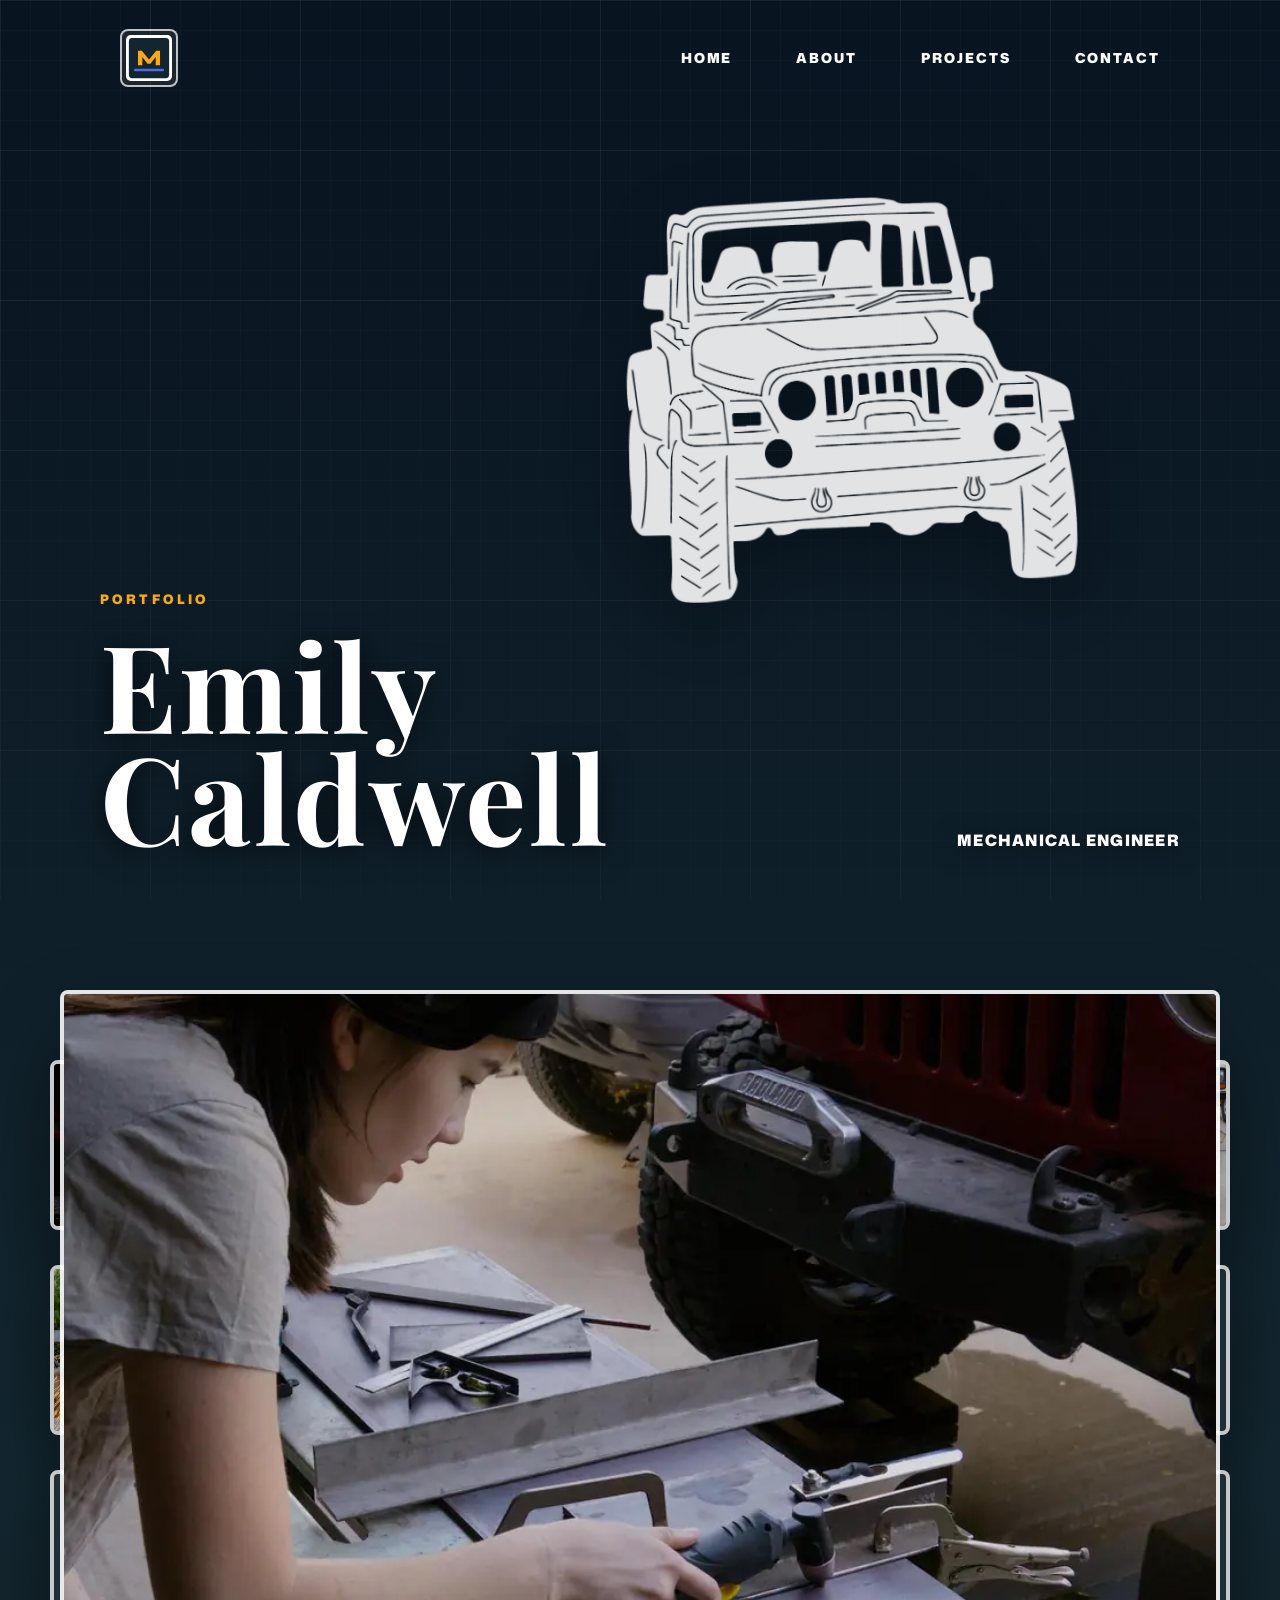
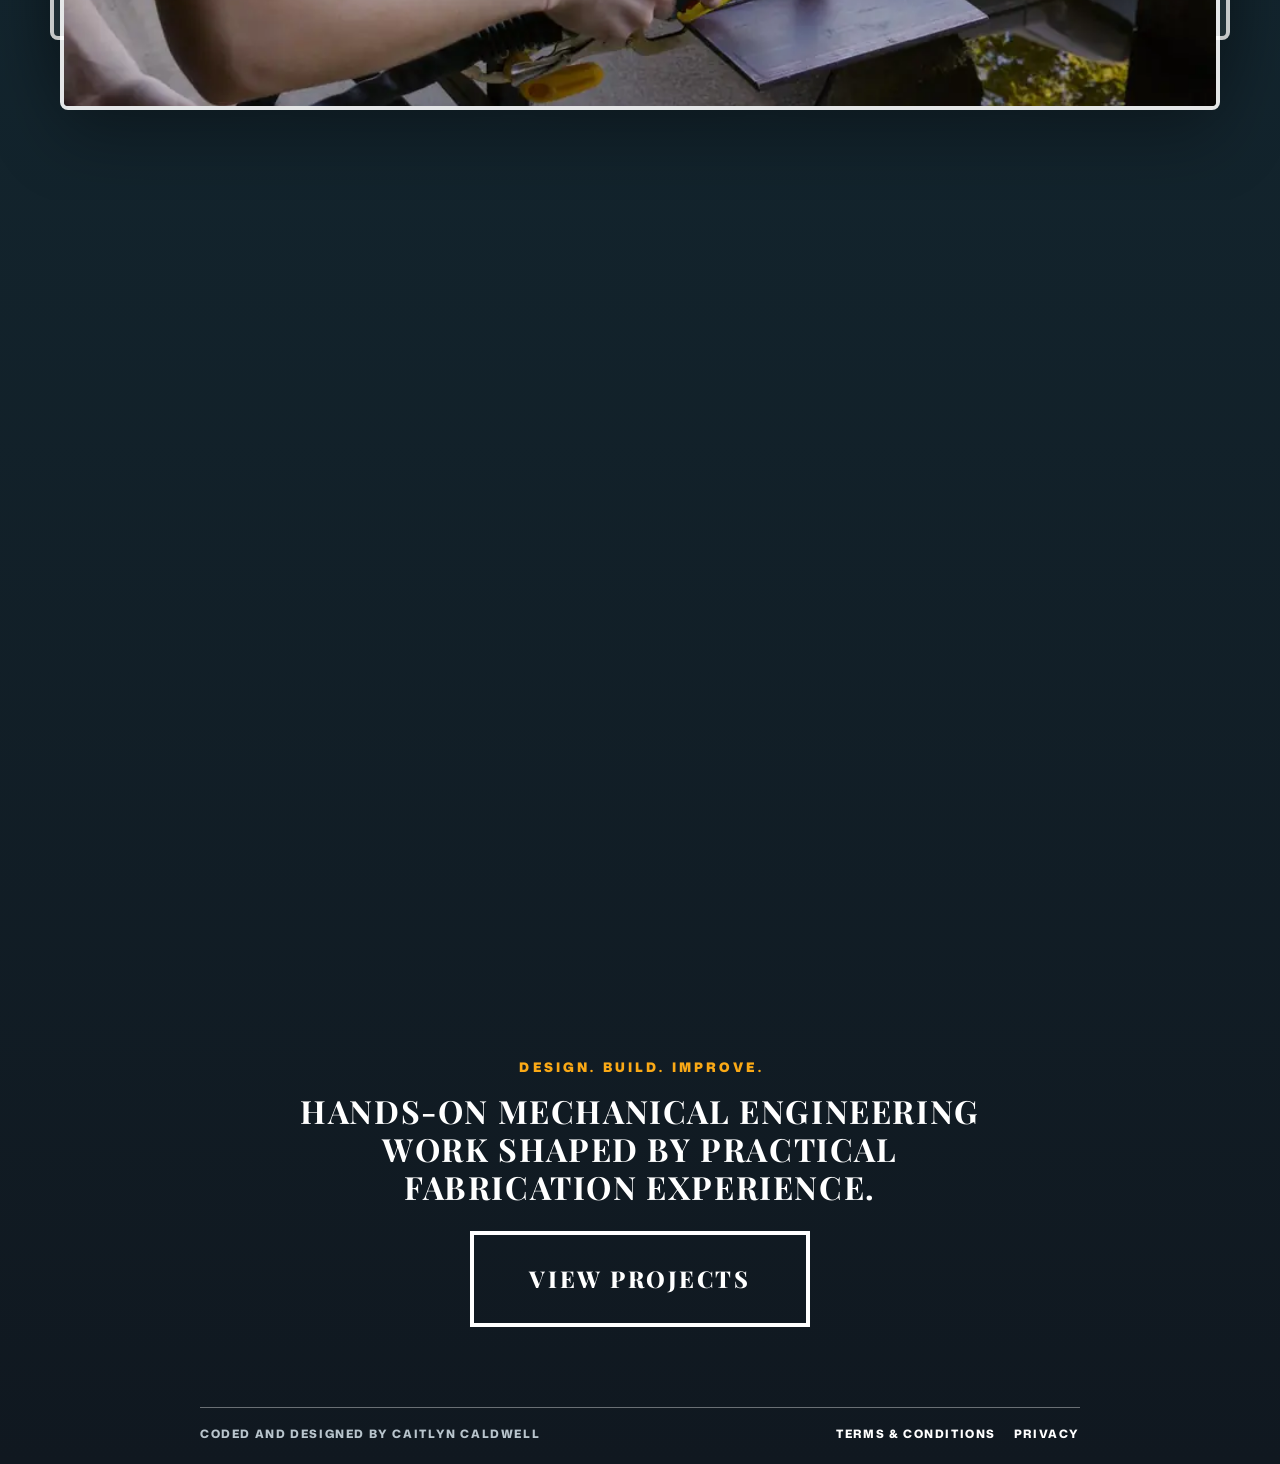
==== commit db7f6148: "add more photos to home page and optimize, fix two photos on projects page." ====
--- a/index.html
+++ b/index.html
@@ -7,8 +7,7 @@
     <link rel="preconnect" href="https://fonts.googleapis.com" />
     <link rel="preconnect" href="https://fonts.gstatic.com" crossorigin />
     <link rel="preload" as="image" href="images/optimized/jeep-line-art.webp" fetchpriority="high" />
-    <link rel="preload" as="style" href="https://fonts.googleapis.com/css2?family=Instrument+Serif:ital@0;1&family=Mona+Sans:ital,wght@0,200..900;1,200..900&family=Playfair+Display:ital,wght@0,400..900;1,400..900&display=swap" onload="this.onload=null;this.rel='stylesheet'" />
-    <noscript><link rel="stylesheet" href="https://fonts.googleapis.com/css2?family=Instrument+Serif:ital@0;1&family=Mona+Sans:ital,wght@0,200..900;1,200..900&family=Playfair+Display:ital,wght@0,400..900;1,400..900&display=swap" /></noscript>
+    <link rel="stylesheet" href="https://fonts.googleapis.com/css2?family=Instrument+Serif:ital@0;1&family=Mona+Sans:ital,wght@0,200..900;1,200..900&family=Playfair+Display:ital,wght@0,400..900;1,400..900&display=swap" />
     <link rel="stylesheet" href="src/styles.min.css" />
   </head>
   <body class="home-page">
@@ -52,17 +51,17 @@
             <div class="playbook-layer">
               <div><img src="images/optimized/home/20250614-0W4A8563.webp" alt="Sanding the paint inside a Jeep" loading="lazy" decoding="async" /></div>
               <div><img src="images/optimized/home/20230313-IMG_1361.webp" alt="Welding a Jeep frame" loading="lazy" decoding="async" /></div>
-              <div><img src="images/optimized/emily-caldwell-about.webp" alt="Emily showing off her work" loading="lazy" decoding="async" /></div>
-              <div><img src="images/optimized/emily-caldwell-about.webp" alt="" loading="lazy" decoding="async" /></div>
-              <div><img src="images/optimized/emily-caldwell-about.webp" alt="" loading="lazy" decoding="async" /></div>
-              <div><img src="images/optimized/emily-caldwell-about.webp" alt="" loading="lazy" decoding="async" /></div>
+              <div><img src="images/optimized/home/20221224-221242.webp" alt="Welding metal tubing on a workbench" loading="lazy" decoding="async" /></div>
+              <div><img src="images/optimized/home/20200327-152738.webp" alt="Welding a metal bracket on a garage floor" loading="lazy" decoding="async" /></div>
+              <div><img src="images/optimized/home/20200327-152738.webp" alt="Welding a metal bracket on a garage floor" loading="lazy" decoding="async" /></div>
+              <div><img src="images/optimized/home/20180310-182800.webp" alt="Soldering components on a circuit board" loading="lazy" decoding="async" /></div>
             </div>
             <div class="playbook-layer">
-              <div><img src="images/optimized/emily-caldwell-about.webp" alt="" loading="lazy" decoding="async" /></div>
-              <div><img src="images/optimized/emily-caldwell-about.webp" alt="" loading="lazy" decoding="async" /></div>
+              <div><img src="images/optimized/home/20191124-img_3480.webp" alt="Checking a car wheel near the front fender" loading="lazy" decoding="async" /></div>
+              <div><img src="images/optimized/home/20191026-img_2882.webp" alt="Working beside a car wheel in the driveway" loading="lazy" decoding="async" /></div>
             </div>
             <div class="playbook-scaler">
-              <img src="images/optimized/home/20221224-221242.webp" alt="Welding metal tubing" loading="lazy" decoding="async" />
+              <img src="images/optimized/home/20250727-075213-_MG_0908.webp" alt="Measuring metal stock beside a Jeep" loading="lazy" decoding="async" />
             </div>
           </div>
         </div>
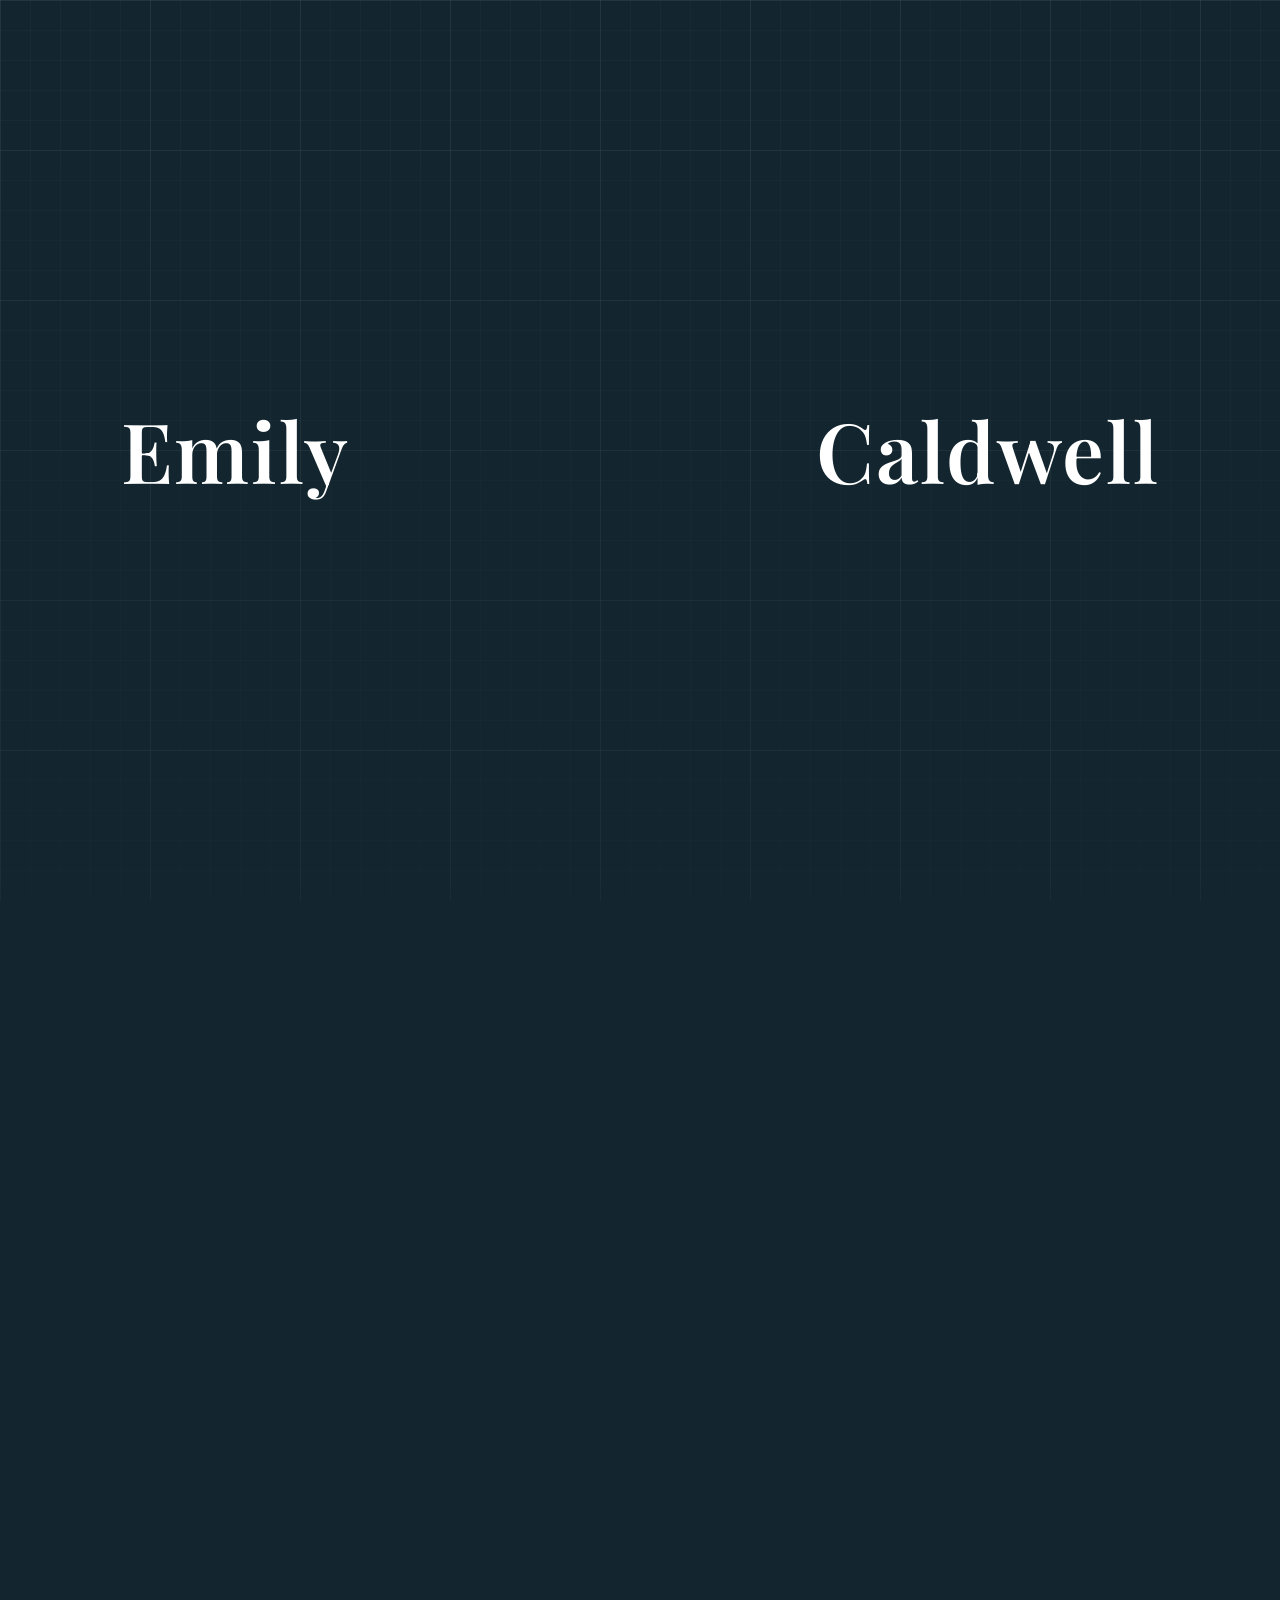
==== commit 15769519: "logo, willem loader, and finishing touches" ====
--- a/index.html
+++ b/index.html
@@ -4,19 +4,35 @@
     <meta charset="utf-8" />
     <meta name="viewport" content="width=device-width,initial-scale=1" />
     <title>Home | Emily Caldwell</title>
+    <link rel="icon" type="image/png" href="images/optimized/fullcolor-favicon.png" />
     <link rel="preconnect" href="https://fonts.googleapis.com" />
     <link rel="preconnect" href="https://fonts.gstatic.com" crossorigin />
-    <link rel="preload" as="image" href="images/optimized/jeep-line-art.webp" fetchpriority="high" />
-    <link rel="stylesheet" href="https://fonts.googleapis.com/css2?family=Instrument+Serif:ital@0;1&family=Mona+Sans:ital,wght@0,200..900;1,200..900&family=Playfair+Display:ital,wght@0,400..900;1,400..900&display=swap" />
+    <link rel="preload" as="image" href="images/optimized/jeep-line-art-720.webp" imagesrcset="images/optimized/jeep-line-art-720.webp 720w, images/optimized/jeep-line-art.webp 1000w" imagesizes="(max-width:760px) 92vw, (max-width:1120px) 58vw, 42rem" fetchpriority="high" />
+    <link rel="preload" as="style" href="https://fonts.googleapis.com/css2?family=Mona+Sans:wght@400;650;750;800;900&family=Playfair+Display:wght@600;800&display=swap" onload="this.onload=null;this.rel='stylesheet'" />
+    <noscript><link rel="stylesheet" href="https://fonts.googleapis.com/css2?family=Mona+Sans:wght@400;650;750;800;900&family=Playfair+Display:wght@600;800&display=swap" /></noscript>
     <link rel="stylesheet" href="src/styles.min.css" />
   </head>
-  <body class="home-page">
+  <body class="home-page home-loader-active">
+    <div class="willem-loader" aria-hidden="true">
+      <div class="willem-loader__name">
+        <span class="willem-loader__word">Emily</span>
+        <span class="willem-loader__media-wrap">
+          <img class="willem-loader__media" data-src="images/optimized/Zzzzz-loader.gif" alt="" decoding="async" />
+          <img class="willem-loader__freeze" data-src="images/optimized/Zzzzz-end.webp" alt="" aria-hidden="true" decoding="async" />
+        </span>
+        <span class="willem-loader__word">Caldwell</span>
+      </div>
+    </div>
+
     <header class="home-hero" aria-labelledby="home-heading">
       <nav class="home-nav" aria-label="Primary navigation">
         <a class="home-logo" href="index.html" aria-label="Emily Caldwell home">
-          <img src="src/logo-placeholder.svg" alt="" width="64" height="64" />
+          <img src="images/optimized/fullcolor-logo.webp" alt="" width="64" height="64" />
         </a>
-        <div class="home-nav-panel">
+        <button class="home-menu-toggle" type="button" aria-expanded="false" aria-controls="home-nav-links" aria-label="Open navigation menu">
+          <span></span><span></span><span></span>
+        </button>
+        <div class="home-nav-panel" id="home-nav-links">
           <a href="index.html" aria-current="page">Home</a>
           <a href="about.html">About</a>
           <a href="projects.html">Projects</a>
@@ -25,7 +41,7 @@
       </nav>
 
       <div class="home-line-art" aria-hidden="true">
-        <img src="images/optimized/jeep-line-art.webp" alt="Jeep line art" width="1000" height="897" fetchpriority="high" decoding="async" />
+        <img src="images/optimized/jeep-line-art-720.webp" srcset="images/optimized/jeep-line-art-720.webp 720w, images/optimized/jeep-line-art.webp 1000w" sizes="(max-width:760px) 92vw, (max-width:1120px) 58vw, 42rem" alt="Jeep line art" width="1000" height="897" fetchpriority="high" decoding="async" />
       </div>
 
       <div class="home-hero-copy">
@@ -41,24 +57,24 @@
         <div class="playbook-sticky">
           <div class="playbook-grid">
             <div class="playbook-layer">
-              <div><img src="images/optimized/home/20221220-123703-2.webp" alt="Cutting metal with a torch" loading="lazy" decoding="async" /></div>
-              <div><img src="images/optimized/home/20230306-IMG_1343.webp" alt="Grinding a Jeep axle" loading="lazy" decoding="async" /></div>
-              <div><img src="images/optimized/home/20250727-0W4A8974.webp" alt="Cutting metal with an angle grinder" loading="lazy" decoding="async" /></div>
-              <div><img src="images/optimized/home/20260516-R7__8763.webp" alt="Sawing wood at a workbench" loading="lazy" decoding="async" /></div>
-              <div><img src="images/optimized/home/20260530-R7__1772.webp" alt="Notching a wooden post" loading="lazy" decoding="async" /></div>
-              <div><img src="images/optimized/home/20210108-IMG_5962.webp" alt="Emily working under a Truck" loading="lazy" decoding="async" /></div>
+              <div><img src="images/optimized/home/thumbs/20221220-123703-2.webp" alt="Cutting metal with a torch" loading="lazy" decoding="async" /></div>
+              <div><img src="images/optimized/home/thumbs/20230306-IMG_1343.webp" alt="Grinding a Jeep axle" loading="lazy" decoding="async" /></div>
+              <div><img src="images/optimized/home/thumbs/20250727-0W4A8974.webp" alt="Cutting metal with an angle grinder" loading="lazy" decoding="async" /></div>
+              <div><img src="images/optimized/home/thumbs/20260516-R7__8763.webp" alt="Sawing wood at a workbench" loading="lazy" decoding="async" /></div>
+              <div><img src="images/optimized/home/thumbs/20260530-R7__1772.webp" alt="Notching a wooden post" loading="lazy" decoding="async" /></div>
+              <div><img src="images/optimized/home/thumbs/20210108-IMG_5962.webp" alt="Emily working under a Truck" loading="lazy" decoding="async" /></div>
             </div>
             <div class="playbook-layer">
-              <div><img src="images/optimized/home/20250614-0W4A8563.webp" alt="Sanding the paint inside a Jeep" loading="lazy" decoding="async" /></div>
-              <div><img src="images/optimized/home/20230313-IMG_1361.webp" alt="Welding a Jeep frame" loading="lazy" decoding="async" /></div>
-              <div><img src="images/optimized/home/20221224-221242.webp" alt="Welding metal tubing on a workbench" loading="lazy" decoding="async" /></div>
-              <div><img src="images/optimized/home/20200327-152738.webp" alt="Welding a metal bracket on a garage floor" loading="lazy" decoding="async" /></div>
-              <div><img src="images/optimized/home/20200327-152738.webp" alt="Welding a metal bracket on a garage floor" loading="lazy" decoding="async" /></div>
-              <div><img src="images/optimized/home/20180310-182800.webp" alt="Soldering components on a circuit board" loading="lazy" decoding="async" /></div>
+              <div><img src="images/optimized/home/thumbs/20250614-0W4A8563.webp" alt="Sanding the paint inside a Jeep" loading="lazy" decoding="async" /></div>
+              <div><img src="images/optimized/home/thumbs/20230313-IMG_1361.webp" alt="Welding a Jeep frame" loading="lazy" decoding="async" /></div>
+              <div><img src="images/optimized/home/thumbs/20221224-221242.webp" alt="Welding metal tubing on a workbench" loading="lazy" decoding="async" /></div>
+              <div><img src="images/optimized/home/thumbs/20200327-152738.webp" alt="Welding a metal bracket on a garage floor" loading="lazy" decoding="async" /></div>
+              <div><img src="images/optimized/home/thumbs/20200327-152738.webp" alt="Welding a metal bracket on a garage floor" loading="lazy" decoding="async" /></div>
+              <div><img src="images/optimized/home/thumbs/20180310-182800.webp" alt="Soldering components on a circuit board" loading="lazy" decoding="async" /></div>
             </div>
             <div class="playbook-layer">
-              <div><img src="images/optimized/home/20191124-img_3480.webp" alt="Checking a car wheel near the front fender" loading="lazy" decoding="async" /></div>
-              <div><img src="images/optimized/home/20191026-img_2882.webp" alt="Working beside a car wheel in the driveway" loading="lazy" decoding="async" /></div>
+              <div><img src="images/optimized/home/thumbs/20191124-img_3480.webp" alt="Checking a car wheel near the front fender" loading="lazy" decoding="async" /></div>
+              <div><img src="images/optimized/home/thumbs/20191026-img_2882.webp" alt="Working beside a car wheel in the driveway" loading="lazy" decoding="async" /></div>
             </div>
             <div class="playbook-scaler">
               <img src="images/optimized/home/20250727-075213-_MG_0908.webp" alt="Measuring metal stock beside a Jeep" loading="lazy" decoding="async" />
--- a/src/styles.min.css
+++ b/src/styles.min.css
@@ -1 +1 @@
-:root{--bg:#13262f;--jet:#13262f;--site-bg:linear-gradient(180deg,rgba(7,18,31,0.92) 0%,rgba(19,38,47,0.98) 48%,#101820 100%),var(--jet);--orange:#faa916;--white:#ffffff;--royal:#4a6de5;--navy:#033d7d;--muted:#b8c4cc;--accent:#faa916;--paper:#ffffff;--container:1200px}*{box-sizing:border-box}html,body{min-height:100%;overflow-x:clip}body{margin:0;font-family:"Mona Sans",system-ui,-apple-system,"Segoe UI",Roboto,"Helvetica Neue",Arial,sans-serif;color:var(--white);background:var(--site-bg)}body::before{--grid-small:30px;--grid-large:150px;content:"";position:fixed;inset:0;z-index:0;pointer-events:none;background:linear-gradient(rgba(255,255,255,0.035) 1px,transparent 1px) 0 0 / var(--grid-small) var(--grid-small),linear-gradient(90deg,rgba(255,255,255,0.035) 1px,transparent 1px) 0 0 / var(--grid-small) var(--grid-small),linear-gradient(rgba(255,255,255,0.07) 1px,transparent 1px) 0 0 / var(--grid-large) var(--grid-large),linear-gradient(90deg,rgba(255,255,255,0.07) 1px,transparent 1px) 0 0 / var(--grid-large) var(--grid-large);mask-image:linear-gradient(180deg,rgba(0,0,0,0.68),rgba(0,0,0,0.32))}body>*{position:relative;z-index:1}.container{max-width:var(--container);margin:0 auto;padding:2rem}.header-wrapper{position:relative}.nav{display:flex;justify-content:space-between;align-items:center;padding:2rem 2rem 0;position:absolute;top:0;left:0;right:0;z-index:3}.brand{font-weight:700;letter-spacing:0.4px}.nav-links{list-style:none;margin:0;padding:0;display:flex;gap:1rem}.nav-links a{color:var(--paper);text-decoration:none;opacity:0.9}.hero{width:100vw;position:relative;left:50%;right:50%;margin-left:-50vw;margin-right:-50vw;min-height:100vh;padding:11rem 0 4rem;display:flex;align-items:center;overflow:hidden;background:linear-gradient( 180deg,rgba(18,18,18,0.96) 0%,rgba(18,18,18,0.96) 45%,rgba(18,18,18,0.9) 100% )}.hero::before{content:"";position:absolute;inset:0;background:radial-gradient( circle at top left,rgba(167,77,74,0.18),transparent 28% ),radial-gradient( circle at 75% 15%,rgba(234,230,225,0.08),transparent 24% ),linear-gradient(180deg,rgba(255,255,255,0.02),transparent 70%);pointer-events:none}.hero::after{content:"";position:absolute;left:8%;top:6%;width:500px;height:500px;border-radius:50%;background:rgba(234,230,225,0.08);filter:blur(88px);pointer-events:none;transform:translate3d(0,0,0)}.hero-content{position:relative;z-index:1;transform:translateZ(0);transition:transform 0.35s ease-out}.hero-shape{position:absolute;border-radius:50%;opacity:0.55;pointer-events:none;mix-blend-mode:screen;will-change:transform}.image-flow-section{position:relative;min-height:240vh;background:linear-gradient( 180deg,rgba(18,18,18,1) 0%,rgba(18,18,18,0.98) 100% );overflow:visible}.image-flow-section::before{content:"";position:absolute;inset:0;background:radial-gradient(circle at top,rgba(167,77,74,0.08),transparent 18%),radial-gradient( circle at 20% 80%,rgba(255,255,255,0.06),transparent 14% );pointer-events:none}.image-flow-sticky{position:sticky;top:0;height:100vh;overflow:hidden;display:grid;place-items:center}.image-flow-large{position:relative;width:100vw;height:100vh;max-width:none;border-radius:0;background:linear-gradient( 135deg,rgba(167,77,74,0.22),rgba(255,255,255,0.08) );box-shadow:inset 0 0 0 1px rgba(255,255,255,0.05),0 45px 120px rgba(0,0,0,0.25);transition:transform 0.2s ease-out;will-change:transform;z-index:2}.image-grid{position:absolute;top:50%;left:50%;width:min(100%,1240px);transform:translate(-50%,80px);display:grid;grid-template-columns:repeat(5,minmax(0,1fr));gap:1rem;opacity:0;transition:opacity 0.4s ease,transform 0.4s ease;z-index:1}.grid-item{aspect-ratio:4/3;border-radius:24px;background:linear-gradient( 135deg,rgba(255,255,255,0.18),rgba(167,77,74,0.3) );box-shadow:0 24px 50px rgba(0,0,0,0.18),inset 0 0 0 1px rgba(255,255,255,0.06);opacity:0.22;transform:translateY(18px);transition:opacity 0.45s ease,transform 0.45s ease,background 0.45s ease}.grid-item:nth-child(3n){background:linear-gradient( 135deg,rgba(255,255,255,0.15),rgba(120,63,60,0.35) )}.grid-item:nth-child(4n){background:linear-gradient( 135deg,rgba(255,255,255,0.12),rgba(207,121,115,0.36) )}.grid-item:nth-child(5n){background:linear-gradient( 135deg,rgba(255,255,255,0.1),rgba(145,88,82,0.28) )}.grid-item.visible{opacity:1;transform:none}@media (max-width:1000px){.image-grid{grid-template-columns:repeat(3,minmax(0,1fr))}}@media (max-width:680px){.image-flow-large{width:100%;height:70vh;border-radius:24px}.image-grid{grid-template-columns:1fr}}.feature-card{background:rgba(255,255,255,0.04);border:1px solid rgba(255,255,255,0.06);border-radius:18px;overflow:hidden;display:flex;flex-direction:column;gap:1rem;padding:1.2rem;min-height:260px;transition:transform 0.3s ease,border-color 0.3s ease}.feature-card:hover{transform:translateY(-6px);border-color:rgba(255,255,255,0.15)}.feature-image{height:180px;background:linear-gradient( 135deg,rgba(167,77,74,0.16),rgba(234,230,225,0.08) );border-radius:14px;box-shadow:inset 0 0 0 1px rgba(255,255,255,0.03)}.feature-tag{font-size:0.8rem;text-transform:uppercase;letter-spacing:0.22em;color:var(--accent);margin-bottom:0.6rem}.feature-title{font-size:1.2rem;margin:0 0 0.6rem;color:var(--white)}.feature-copy{color:var(--paper);line-height:1.7}.section-tag{font-size:0.8rem;text-transform:uppercase;letter-spacing:0.24em;color:var(--accent);margin-bottom:0.8rem}.gallery-section{padding-top:4rem;padding-bottom:4rem}.gallery-grid{display:grid;grid-template-columns:repeat(4,minmax(0,1fr));gap:1rem;margin-top:1.8rem}.gallery-card{background:rgba(255,255,255,0.04);border:1px solid rgba(255,255,255,0.06);border-radius:20px;overflow:hidden;height:260px}.gallery-image{width:100%;height:100%;background:linear-gradient( 135deg,rgba(255,255,255,0.08),rgba(167,77,74,0.16) )}.feature-grid{display:grid;grid-template-columns:repeat(3,minmax(200px,1fr));gap:1.2rem;margin-top:2rem}.feature-card{background:rgba(255,255,255,0.04);border:1px solid rgba(255,255,255,0.06);border-radius:18px;overflow:hidden;display:flex;flex-direction:column;gap:1rem;padding:1.2rem;min-height:260px;transition:transform 0.3s ease,border-color 0.3s ease}.feature-card:hover{transform:translateY(-6px);border-color:rgba(255,255,255,0.15)}.feature-image{height:180px;background:linear-gradient( 135deg,rgba(167,77,74,0.16),rgba(234,230,225,0.08) );border-radius:14px;box-shadow:inset 0 0 0 1px rgba(255,255,255,0.03)}.feature-tag{font-size:0.8rem;text-transform:uppercase;letter-spacing:0.22em;color:var(--accent);margin-bottom:0.6rem}.feature-title{font-size:1.2rem;margin:0 0 0.6rem;color:var(--white)}.feature-copy{color:var(--paper);line-height:1.7}.section-tag{font-size:0.8rem;text-transform:uppercase;letter-spacing:0.24em;color:var(--accent);margin-bottom:0.8rem}.visual-panel{display:grid;grid-template-columns:1.2fr 0.8fr;gap:2rem;align-items:center;margin-top:2rem}.visual-image{height:400px;background:linear-gradient( 135deg,rgba(167,77,74,0.18),rgba(255,255,255,0.05) );border-radius:24px;box-shadow:0 45px 90px rgba(0,0,0,0.12)}.visual-copy{max-width:44rem}.feature-grid .fade-in,.visual-panel.fade-in{opacity:0;transform:translateY(24px);transition:opacity 0.9s ease,transform 0.9s ease}.feature-grid .fade-in.visible,.visual-panel.fade-in.visible{opacity:1;transform:translateY(0)}.hero-shape.shape-1{width:260px;height:260px;left:-50px;top:18%;background:rgba(255,255,255,0.09);animation:drift 14s ease-in-out infinite alternate}.hero-shape.shape-2{width:220px;height:220px;right:-40px;top:8%;background:rgba(167,77,74,0.2);animation:drift 15s ease-in-out infinite alternate-reverse}.hero-shape.shape-3{width:160px;height:160px;left:18%;bottom:-50px;background:rgba(234,230,225,0.14);animation:drift 13s ease-in-out infinite alternate}.hero-title{font-size:clamp(4.4rem,8vw,6.2rem);margin:0 0 1rem;color:var(--white);line-height:1.02;letter-spacing:0.24em;max-width:13ch;text-transform:none}.hero-title .hero-word{display:inline-block;opacity:0;transform:translateY(1rem);transition:opacity 0.72s ease var(--delay),transform 0.72s ease var(--delay)}.hero-title.animate .hero-word{opacity:1;transform:none}.section-title,h1,h2,h3,h4{font-family:"Instrument Serif",serif;letter-spacing:0.14em}.hero-sub{color:var(--muted);max-width:70ch;letter-spacing:0.02em;font-size:1.1rem;margin-top:1rem}.hero-highlight{margin:1.4rem 0 0;font-size:1.1rem;color:var(--white);font-weight:600;letter-spacing:0.12em}.typed-text{border-right:2px solid var(--white);padding-right:2px;white-space:nowrap}.hero-cta{margin-top:1.8rem;display:flex;gap:1rem}.btn{background:var(--accent);color:var(--paper);padding:1rem 1.3rem;border-radius:10px;text-decoration:none;font-weight:700}.btn-outline{background:transparent;border:1px solid rgba(255,255,255,0.08);color:var(--paper)}.nav-links a:focus-visible,.btn:focus-visible{outline:2px solid var(--paper);outline-offset:4px}@media (prefers-reduced-motion:reduce){.hero-shape{animation:none !important}.hero-title .hero-word{transition:none !important}.plane-animation{display:none}.about-plane{animation:none !important;opacity:0.35}}@keyframes drift{from{transform:translate3d(0,0,0)}to{transform:translate3d(0,42px,0)}}@keyframes pulse{0%,100%{opacity:0.9;transform:translateX(-50%) translateY(0)}50%{opacity:0.6;transform:translateX(-50%) translateY(6px)}}.btn-outline{background:transparent;border:1px solid rgba(255,255,255,0.06);color:var(--paper)}.section{padding:4rem 0}.section-title{font-size:1.3rem;margin:0 0 0.6rem;color:var(--white)}.lead{color:var(--paper);max-width:70ch}.skills-grid{display:grid;grid-template-columns:repeat(4,1fr);gap:0.8rem;margin-top:1rem}.skill{background:rgba(255,255,255,0.03);padding:1rem;border-radius:8px;color:var(--paper)}.filters{display:flex;gap:0.6rem;margin:1rem 0}.filter{background:transparent;border:1px solid rgba(255,255,255,0.04);color:var(--paper);padding:0.5rem 0.7rem;border-radius:6px;cursor:pointer}.filter.active{background:var(--paper);color:var(--bg);border-color:transparent}.projects-page{min-height:100vh;font-family:"Mona Sans",system-ui,-apple-system,"Segoe UI",sans-serif;background:var(--site-bg);color:var(--white);display:flex;flex-direction:column}.projects-page a{color:inherit}.projects-page .contact-nav a[aria-current="page"]{color:var(--orange)}.projects-main{flex:1;width:min(100% - 2rem,1060px);margin:0 auto;padding:clamp(2.25rem,5vw,4.5rem) 0 clamp(3rem,7vw,5.5rem)}.projects-hero{width:min(100%,720px);margin:0 auto clamp(3rem,7vw,5.25rem);text-align:center}.projects-hero h1,.section-heading h2{margin:0;font-family:"Playfair Display",Georgia,serif;line-height:1.06;letter-spacing:0.1em;text-transform:uppercase}.projects-hero h1{font-size:clamp(2rem,6vw,4rem)}.projects-hero p:last-child{margin:1rem auto 0;max-width:58ch;color:var(--muted);font-size:clamp(0.95rem,1.8vw,1.08rem);font-weight:650;line-height:1.8}.section-heading{text-align:center}.section-heading h2{font-size:clamp(1.65rem,4.4vw,2.7rem)}.skills-showcase{position:relative;width:100vw;margin-left:calc(50% - 50vw);margin-right:calc(50% - 50vw);margin-bottom:clamp(4.5rem,10vw,8rem);overflow:hidden}.skills-showcase .section-heading{width:min(100% - 2rem,1060px);margin:0 auto}.skills-parallax{--skills-gallery-width:100vw;--skills-gallery-height:clamp(460px,56vw,700px);width:var(--skills-gallery-width);height:var(--skills-gallery-height);margin-top:clamp(1.75rem,4vw,3rem);margin-left:0;margin-right:0;border:0;border-radius:0;background:transparent;box-shadow:none;overflow:hidden;position:relative}.horizontal-scroll-wrapper{width:var(--skills-gallery-height);height:var(--skills-gallery-width);padding:clamp(2rem,4vw,3.5rem) 0 clamp(7rem,14vw,12rem);overflow-y:auto;overflow-x:hidden;display:flex;flex-direction:column;align-items:center;gap:clamp(0.6rem,1.6vw,1.6rem);perspective:1px;transform:rotate(-90deg) translate3d(0,calc(-1 * var(--skills-gallery-height)),0);transform-origin:right top;transform-style:preserve-3d;scrollbar-width:thin;scrollbar-color:var(--orange) transparent}.horizontal-scroll-wrapper::-webkit-scrollbar{width:1px;height:1px}.horizontal-scroll-wrapper::-webkit-scrollbar-button{width:1px;height:1px}.img-wrapper{min-height:clamp(250px,40vh,430px);display:flex;align-items:center;justify-content:center;transform-origin:50% 50%;transform:rotate(90deg) translateZ(0.1px) scale(0.9) translateX(0) translateY(-3vh);transition:min-height 0.7s ease,transform 0.7s ease}.img-wrapper:hover{min-height:clamp(360px,62vh,640px)}.slower{transform:rotate(90deg) translateZ(-0.2px) scale(1.1) translateX(0) translateY(-10vh)}.slower1{transform:rotate(90deg) translateZ(-0.25px) scale(1.05) translateX(0) translateY(8vh)}.slower2{transform:rotate(90deg) translateZ(-0.3px) scale(1.28) translateX(0) translateY(2vh)}.slower-down{transform:rotate(90deg) translateZ(-0.2px) scale(1.1) translateX(0) translateY(16vh)}.faster{transform:rotate(90deg) translateZ(0.15px) scale(0.8) translateX(0) translateY(14vh)}.faster1{transform:rotate(90deg) translateZ(0.05px) scale(0.82) translateX(0) translateY(10vh)}.vertical{transform:rotate(90deg) translateZ(-0.15px) scale(1.15) translateX(0) translateY(0)}.last{transform:rotate(90deg) translateZ(-0.2px) scale(1.1) translateX(25vh) translateY(-8vh)}.portfolio-skill{width:clamp(220px,34vh,330px);min-height:clamp(190px,30vh,290px);padding:clamp(1rem,2vh,1.5rem);border:0;border-radius:8px;background:#ffffff;box-shadow:0 20px 58px rgba(0,0,0,0.34);display:flex;flex-direction:column;align-items:center;justify-content:center;gap:1rem;text-align:center;transition:background-color 0.16s ease,border-color 0.16s ease,transform 0.16s ease}.portfolio-skill:hover{background:#ffffff;transform:translateY(-4px)}.skill-logo{width:clamp(4.8rem,11vh,6.6rem);height:clamp(4.8rem,11vh,6.6rem);border:2px solid rgba(19,38,47,0.16);border-radius:8px;display:grid;place-items:center;color:var(--orange);font-size:clamp(1.7rem,4vh,2.4rem);font-weight:950;letter-spacing:0.04em}.skill-logo-weld{color:#111111;background:var(--orange);border-color:var(--orange)}.portfolio-skill img{width:min(100%,190px);height:clamp(96px,16vh,140px);display:block;object-fit:contain;padding:0.65rem;border-radius:8px;background:rgba(255,255,255,0.86);filter:saturate(42%) sepia(24%) hue-rotate(5deg);transition:filter 0.45s ease}.portfolio-skill:hover img{filter:none}.portfolio-skill h3{margin:0;color:var(--jet);font-family:"Mona Sans",system-ui,sans-serif;font-size:clamp(0.86rem,1.7vh,1.05rem);font-weight:900;letter-spacing:0.12em;line-height:1.25;text-transform:uppercase}.project-archive{position:relative}.project-archive::before{content:"";display:block;width:100%;margin:0 0 clamp(2rem,5vw,3.5rem);border-top:4px dashed rgba(255,255,255,0.8)}.project-filters{margin:clamp(1.5rem,4vw,2.25rem) auto clamp(2rem,5vw,3rem);display:flex;justify-content:center;flex-wrap:wrap;gap:0.7rem}.project-filters .filter{min-width:4.3rem;border:3px solid var(--white);border-radius:6px;color:var(--white);background:transparent;font-weight:900;letter-spacing:0.12em;text-transform:uppercase}.project-filters .filter:hover,.project-filters .filter.active{background:var(--orange);border-color:var(--orange);color:#111111}.project-group{margin-top:clamp(3rem,6vw,5rem)}.project-group h3{margin:0 0 clamp(2.25rem,4vw,3.25rem);color:var(--orange);font-family:"Mona Sans",system-ui,sans-serif;font-size:0.88rem;font-weight:950;letter-spacing:0.22em;text-transform:uppercase}.folder-grid{display:grid;grid-template-columns:repeat(2,minmax(0,1fr));column-gap:clamp(1.15rem,3vw,1.65rem);row-gap:clamp(3rem,6vw,4.75rem)}.folder-card{position:relative;display:block;min-height:210px;padding:2.25rem 1.25rem 1.35rem;border:4px solid #c79d58;border-radius:0 8px 8px 8px;background:linear-gradient(180deg,rgba(255,246,211,0.7),rgba(214,171,96,0.32)),#dec082;color:#2c2417;box-shadow:0 22px 58px rgba(0,0,0,0.24);transition:border-color 0.16s ease,box-shadow 0.16s ease,transform 0.16s ease;text-decoration:none}.folder-card::before{content:"";position:absolute;top:-25px;left:-4px;width:min(48%,190px);height:25px;border:4px solid #c79d58;border-bottom:0;border-radius:8px 8px 0 0;background:#e7ca8f}.folder-card:hover{border-color:#f0d79b;box-shadow:0 28px 70px rgba(0,0,0,0.32);transform:translateY(-5px)}.folder-card:hover::before{border-color:#f0d79b}.folder-tab{width:2.5rem;height:0.35rem;margin-bottom:1.1rem;border-radius:999px;background:#8b6328}.folder-card h4{margin:0 0 0.85rem;color:#211a10;font-family:"Playfair Display",Georgia,serif;font-size:clamp(1.2rem,2.6vw,1.55rem);letter-spacing:0.07em;line-height:1.1;text-transform:uppercase}.folder-card p{margin:0;color:#44361f;font-size:0.95rem;font-weight:650;line-height:1.65}.project-detail-page{min-height:100vh;background:var(--site-bg);color:var(--white);display:flex;flex-direction:column}.project-detail-page a{color:inherit}.project-detail-main{flex:1;width:min(100% - 2rem,980px);margin:0 auto;padding:clamp(2rem,5vw,4rem) 0 clamp(3rem,7vw,5rem)}.project-back-link{display:inline-flex;margin-bottom:clamp(1.7rem,4vw,2.6rem);color:var(--muted);font-size:0.78rem;font-weight:900;letter-spacing:0.18em;text-decoration-color:var(--royal);text-underline-offset:0.32em;text-transform:uppercase}.project-back-link:hover{color:var(--orange);text-decoration-color:var(--orange)}.project-detail-hero{margin:0 auto clamp(2rem,5vw,3.4rem);text-align:center}.project-detail-hero h1{max-width:12ch;margin:0 auto;font-family:"Playfair Display",Georgia,serif;font-size:clamp(2.1rem,6vw,4.25rem);line-height:1.02;letter-spacing:0.09em;text-transform:uppercase}.project-detail-hero p:last-child{max-width:62ch;margin:1rem auto 0;color:var(--muted);font-size:clamp(0.94rem,1.8vw,1.08rem);font-weight:700;line-height:1.75}.project-gallery{position:relative;display:grid;grid-template-columns:auto minmax(0,1fr) auto;align-items:center;gap:clamp(0.5rem,2vw,1rem);margin-bottom:clamp(2.5rem,6vw,4rem)}.gallery-frame{height:clamp(260px,58vw,560px);margin:0;overflow:hidden;border:4px solid rgba(255,255,255,0.88);border-radius:8px;background:rgba(255,255,255,0.08);box-shadow:0 28px 72px rgba(0,0,0,0.34)}.gallery-frame img{width:100%;height:100%;display:block;object-fit:cover;object-position:center}.gallery-button{width:clamp(3rem,8vw,4.2rem);aspect-ratio:1;border:4px solid var(--white);border-radius:999px;background:#050505;color:var(--white);cursor:pointer;display:grid;place-items:center;font-size:clamp(1.5rem,3vw,2rem);font-weight:950;line-height:1;transition:background-color 0.16s ease,border-color 0.16s ease,color 0.16s ease,transform 0.16s ease}.gallery-button:hover:not(:disabled){background:var(--orange);border-color:var(--orange);color:#111111;transform:translateY(-2px)}.gallery-button:disabled{cursor:default;opacity:0.38}.gallery-status{grid-column:2;justify-self:center;min-height:1.5rem;color:var(--muted);font-size:0.78rem;font-weight:900;letter-spacing:0.18em}.project-detail-content{display:grid;gap:clamp(2rem,5vw,3.2rem)}.project-copy-block{border-top:4px dashed rgba(255,255,255,0.72);padding-top:clamp(1.25rem,3vw,1.8rem)}.project-copy-block h2{margin:0 0 1rem;color:var(--orange);font-family:"Mona Sans",system-ui,sans-serif;font-size:clamp(1.1rem,2.8vw,1.45rem);font-weight:950;letter-spacing:0.18em;text-transform:uppercase}.project-copy-block p,.project-copy-block li{color:var(--muted);font-size:1rem;font-weight:650;line-height:1.8}.project-copy-block p{margin:0 0 1rem}.project-copy-block p:last-child{margin-bottom:0}.project-copy-block ul{margin:0;padding-left:1.25rem}.project-copy-block li+li{margin-top:0.55rem}.skill-pill-list{display:flex;flex-wrap:wrap;gap:0.7rem;padding-left:0 !important;list-style:none}.skill-pill-list li{padding:0.65rem 0.85rem;border:2px solid rgba(255,255,255,0.72);border-radius:999px;color:var(--white);font-size:0.82rem;font-weight:900;letter-spacing:0.1em;line-height:1.2;text-transform:uppercase}.skill-pill-list li+li{margin-top:0}@media (max-width:1100px){.skills-parallax{--skills-gallery-height:clamp(430px,62vw,640px)}.portfolio-skill{width:clamp(205px,32vh,285px);min-height:clamp(175px,28vh,245px)}}@media (max-width:820px){.projects-main{width:min(100% - 1.5rem,1060px)}.skills-parallax{--skills-gallery-height:clamp(390px,70vw,560px)}.portfolio-skill{width:clamp(190px,30vh,250px);min-height:clamp(165px,26vh,220px)}.portfolio-skill img{height:82px}.folder-grid{grid-template-columns:1fr;row-gap:clamp(3rem,8vw,4.25rem)}}.about-page{min-height:100vh;font-family:"Mona Sans",system-ui,-apple-system,"Segoe UI",sans-serif;background:var(--site-bg);color:var(--white);display:flex;flex-direction:column}.about-page a{color:inherit}.about-main{flex:1;width:100%;display:grid;place-items:center;padding:clamp(2.5rem,7vh,5rem) 1rem;position:relative}.about-content{width:min(100% - 1rem,940px);min-height:min(580px,65vh);display:grid;grid-template-columns:minmax(220px,0.78fr) minmax(280px,1fr);align-items:center;gap:clamp(2.25rem,7vw,5rem);position:relative}.about-portrait{width:min(100%,310px);aspect-ratio:0.74;margin:0 auto;border:4px solid var(--white);border-radius:50%;overflow:hidden;background:rgba(255,255,255,0.06);box-shadow:0 28px 70px rgba(0,0,0,0.26)}.about-portrait img{width:100%;height:100%;display:block;object-fit:cover;object-position:50% 36%}.about-copy{max-width:570px;position:relative;z-index:2}.about-copy .contact-kicker{margin-left:0;margin-right:0;color:var(--orange)}.about-copy h1{margin:0 0 1.15rem;font-family:"Playfair Display",Georgia,serif;font-size:clamp(2.1rem,6vw,4rem);line-height:1.02;letter-spacing:0.1em;text-transform:uppercase}.about-copy p{margin:0 0 1rem;color:var(--muted);font-size:clamp(0.96rem,1.6vw,1.08rem);font-weight:620;line-height:1.82}.about-plane{width:clamp(58px,8vw,96px);position:absolute;z-index:1;padding:0;border:0;background:transparent;cursor:pointer;opacity:0;filter:drop-shadow(0 16px 18px rgba(0,0,0,0.18));transform-origin:50% 50%}.about-plane svg{width:100%;height:auto;display:block;overflow:visible}.about-plane-left{left:clamp(-11.75rem,-13vw,-6.25rem);bottom:clamp(-1.25rem,7vh,3.25rem);animation:about-plane-left 3.6s cubic-bezier(0.2,0.76,0.28,1) 0.25s both}.about-plane-right{top:clamp(-2.4rem,1.5vh,0.75rem);right:clamp(-11.75rem,-13vw,-6.25rem);animation:about-plane-right 4s cubic-bezier(0.18,0.72,0.32,1) 0.5s both}.about-plane:hover{opacity:0.88}.about-plane:focus-visible{outline:4px solid var(--orange);outline-offset:8px}.about-plane.is-flying-away{pointer-events:none}.about-plane-left.is-flying-away{offset-path:path("M0,0 C18,-64 78,-76 108,-25 C148,44 44,92 -20,34 C-78,-18 -32,-98 74,-138 C160,-170 305,-218 430,-264");offset-rotate:auto 15deg;animation:about-plane-left-away 1.85s ease-in forwards}.about-plane-right.is-flying-away{offset-path:path("M0,0 C-18,64 -78,76 -108,25 C-148,-44 -44,-92 20,-34 C78,18 32,98 -74,138 C-160,170 -305,218 -430,264");offset-rotate:auto 34deg;animation:about-plane-right-away 1.85s ease-in forwards}.paper-plane-shadow{fill:#101820;opacity:0.22}.paper-plane-light{fill:#ffffff}.paper-plane-line{fill:#d7dde1}.about-page a:focus-visible{outline:4px solid var(--orange);outline-offset:5px}@keyframes about-plane-left{0%{opacity:0;transform:translate3d(-60px,46px,0) rotate(-18deg) scale(0.75)}28%,72%{opacity:0.78}100%{opacity:0.64;transform:translate3d(0,0,0) rotate(15deg) scale(1)}}@keyframes about-plane-right{0%{opacity:0;transform:translate3d(68px,-46px,0) rotate(198deg) scale(0.75)}32%,74%{opacity:0.74}100%{opacity:0.58;transform:translate3d(0,0,0) rotate(214deg) scale(0.92)}}@keyframes about-plane-left-away{0%{offset-distance:0%;opacity:0.88}75%{opacity:0.9}100%{offset-distance:100%;opacity:0}}@keyframes about-plane-right-away{0%{offset-distance:0%;opacity:0.82}75%{opacity:0.86}100%{offset-distance:100%;opacity:0}}.about-page .contact-nav a[aria-current="page"]{color:var(--orange)}.contact-form{display:grid;gap:0.6rem;max-width:60ch;margin-top:1rem}.contact-form input,.contact-form textarea{background:rgba(255,255,255,0.03);border:1px solid rgba(255,255,255,0.04);padding:0.8rem;border-radius:8px;color:var(--white)}.form-actions{display:flex;gap:0.8rem}.contact-page{min-height:100vh;font-family:"Mona Sans",system-ui,-apple-system,"Segoe UI",sans-serif;background:var(--site-bg);color:var(--white);display:flex;flex-direction:column}.contact-page{min-height:100vh}.contact-page:not(.terms-page){height:100svh;overflow:hidden}.contact-page a{color:inherit}.contact-header{width:min(100% - 2rem,880px);margin:0 auto;padding:1.5rem 0 0;display:grid;justify-items:center;gap:0.85rem}.logo-button{width:72px;height:72px;display:grid;place-items:center;border:2px solid rgba(255,255,255,0.74);border-radius:8px;background:rgba(255,255,255,0.06);transition:background-color 0.16s ease,border-color 0.16s ease,transform 0.16s ease}.logo-button:hover{background:rgba(250,169,22,0.16);border-color:var(--orange);transform:translateY(-2px)}.logo-button img{width:58px;height:58px;display:block}.contact-nav{width:100%;min-height:3.5rem;border-bottom:4px solid var(--white);display:flex;align-items:center;justify-content:center;gap:clamp(1rem,5vw,3.75rem);font-family:"Mona Sans",system-ui,sans-serif;text-transform:uppercase;font-size:0.9rem;font-weight:800;letter-spacing:0.12em}.contact-nav a{color:var(--white);text-decoration:none;padding:0.75rem 0.25rem}.contact-nav a:hover,.contact-nav a[aria-current="page"]{color:var(--orange)}.contact-main{flex:1;display:flex;flex-direction:column;align-items:center;justify-content:center;gap:clamp(0.85rem,2.5vh,1.5rem);width:100%;min-height:0;padding:clamp(0.65rem,2vh,1.25rem) 1rem;position:relative}.contact-card{width:min(100%,680px);text-align:center;position:relative;z-index:2}.contact-kicker,.terms-content .contact-kicker{width:fit-content;margin:0 auto 1rem;color:var(--orange);font-size:0.82rem;font-weight:900;letter-spacing:0.24em;text-align:center;text-transform:uppercase;transform:translateX(0.12em)}.contact-card h1{margin:0;font-family:"Playfair Display",Georgia,serif;font-size:clamp(1.85rem,5.4vw,3.25rem);line-height:1.08;letter-spacing:0.09em;text-transform:uppercase}.contact-role{margin:1.05rem 0 0.75rem;font-size:clamp(0.86rem,2vw,1.12rem);font-weight:850;letter-spacing:0.18em;text-transform:uppercase}.contact-details{margin:0;font-style:normal;font-size:clamp(0.82rem,1.8vw,1rem);font-weight:750;letter-spacing:0.12em;text-transform:uppercase;color:var(--muted)}.contact-details a{text-underline-offset:0.24em;text-decoration-thickness:2px;text-decoration-color:var(--royal)}.contact-details a:hover{color:var(--white);text-decoration-color:var(--orange)}.resume-button{width:min(100%,340px);height:6rem;margin:2rem auto 0;display:inline-flex;align-items:center;justify-content:center;padding:1rem 1.4rem;border:4px solid var(--white);color:var(--white);background:transparent;font-family:"Playfair Display",Georgia,serif;font-size:clamp(1rem,3vw,1.45rem);font-weight:800;line-height:1.1;letter-spacing:0.11em;text-transform:uppercase;text-decoration:none;text-align:center;transition:background-color 0.16s ease,color 0.16s ease,border-color 0.16s ease,transform 0.16s ease}.resume-button:hover{background:var(--orange);border-color:var(--orange);color:#111111;transform:translateY(-2px)}.plane-animation{width:min(100%,620px);max-width:95vw;opacity:0.72;pointer-events:none;z-index:0}.plane-animation svg{display:block;width:100%;height:auto;max-height:clamp(90px,20vh,155px);overflow:visible}.plane-path{fill:none;stroke:rgba(255,255,255,0.66);stroke-width:15;stroke-dasharray:36 68;stroke-linecap:round}.plane-fill-light{fill:#ffffff}.plane-fill-mid{fill:#d7dde1}.plane-fill-soft{fill:#b9c4ca}.plane-fill-dark{fill:#87959c}.contact-page a:focus-visible{outline:4px solid var(--orange);outline-offset:5px}.contact-footer{width:min(100% - 2rem,880px);margin:auto auto 0;padding:1.1rem 0 1.35rem;border-top:1px solid rgba(255,255,255,0.38);display:flex;align-items:center;justify-content:space-between;gap:1rem;color:var(--muted);font-size:0.72rem;font-weight:800;letter-spacing:0.14em;line-height:1.5;text-transform:uppercase}.contact-footer p{margin:0}.contact-footer a{color:var(--white);text-decoration:none;text-underline-offset:0.28em}.footer-links{display:flex;align-items:center;justify-content:flex-end;gap:1.1rem;text-align:right}.footer-links a:hover,.footer-links a[aria-current="page"],.terms-content a:hover{color:var(--orange);text-decoration:underline}.terms-main{flex:1;display:grid;place-items:start center;padding:clamp(3rem,9vh,6rem) 1rem 3rem}.terms-content{width:min(100%,620px);text-align:center}.terms-content h1{margin:0 0 1.7rem;font-family:"Playfair Display",Georgia,serif;font-size:clamp(1.75rem,5vw,3rem);line-height:1.1;letter-spacing:0.1em;text-transform:uppercase}.terms-content p{margin:0 auto 1.15rem;max-width:58ch;color:var(--muted);font-size:0.95rem;font-weight:650;line-height:1.8}.terms-content p a{color:var(--white);text-decoration-color:var(--royal);text-underline-offset:0.28em}.terms-back-link{margin-top:1.5rem;display:inline-flex;color:var(--white);font-size:0.8rem;font-weight:900;letter-spacing:0.18em;text-decoration-color:var(--royal);text-underline-offset:0.35em;text-transform:uppercase}.terms-back-link:hover{color:var(--orange);text-decoration-color:var(--orange)}@media (max-width:620px){.projects-main{width:min(100% - 1.25rem,1060px);padding-top:2rem}.projects-hero{margin-bottom:2.4rem}.skills-showcase{margin-bottom:3.5rem}.skills-showcase .section-heading{width:100%}.skills-parallax{width:100%;height:auto;margin-top:1.5rem;border-width:2px;overflow-x:auto;overflow-y:hidden;display:block}.horizontal-scroll-wrapper{width:max-content;height:auto;padding:0.25rem 0.25rem 1rem;overflow:visible;display:flex;flex-direction:row;align-items:stretch;gap:0.9rem;perspective:none;transform:none}.img-wrapper,.img-wrapper:hover,.slower,.slower1,.slower2,.slower-down,.faster,.faster1,.vertical,.last{min-height:auto;transform:none}.portfolio-skill{width:190px;min-height:180px}.project-filters{justify-content:stretch}.project-filters .filter{flex:1 1 8.5rem}.folder-grid{grid-template-columns:1fr;column-gap:0;row-gap:3.25rem}.folder-card{min-height:190px;padding-top:2rem}.project-detail-main{width:min(100% - 1.25rem,980px);padding-top:2rem}.project-gallery{grid-template-columns:1fr 1fr;gap:0.75rem}.gallery-frame{grid-column:1 / -1;grid-row:1;height:clamp(230px,72vw,360px)}.gallery-button{grid-row:2;justify-self:center}.gallery-button-prev{grid-column:1}.gallery-button-next{grid-column:2}.gallery-status{grid-column:1 / -1}.about-main{padding:2rem 1rem 2.6rem}.about-content{width:min(100%,460px);min-height:auto;grid-template-columns:1fr;gap:1.8rem;text-align:center}.about-portrait{width:min(68vw,240px)}.about-copy .contact-kicker{margin-left:auto;margin-right:auto}.about-plane{display:none}.contact-header{width:min(100% - 1.25rem,880px);padding:0.5rem 0 0}.contact-nav{gap:0.35rem;justify-content:space-between;font-size:0.78rem;letter-spacing:0.08em}.contact-main{gap:clamp(0.75rem,1.8vh,1rem);padding-top:0.5rem;padding-bottom:0.5rem}.contact-card h1{letter-spacing:0.06em}.resume-button{width:min(100%,320px);min-height:4.1rem;border-width:3px}.plane-animation{width:min(100%,340px);max-width:95vw}.plane-animation svg{max-height:clamp(78px,16vh,112px)}.contact-footer{width:min(100% - 1.25rem,880px);flex-direction:column;justify-content:center;text-align:center;font-size:0.68rem}.footer-links{justify-content:center;flex-wrap:wrap;text-align:center}}.site-footer{padding:2rem 0;background:transparent;color:var(--muted)}@media (max-width:900px){.projects-grid{grid-template-columns:1fr}.skills-grid{grid-template-columns:repeat(2,1fr)}.hero{padding:4rem 0;min-height:80vh}.hero-title{font-size:clamp(2.6rem,9vw,3.6rem);letter-spacing:0.12em;max-width:100%}.hero-sub{font-size:1rem}.hero-shape.shape-2{width:160px;height:160px;right:-30px;top:6%}.hero-shape.shape-3{width:120px;height:120px;left:12%;bottom:-40px}.hero-cta{flex-direction:column;align-items:flex-start}}@media (min-width:1000px){.plane-animation{width:min(100%,720px)}.plane-animation svg{max-height:clamp(130px,21vh,165px)}}@media (min-width:1000px){.contact-main{gap:clamp(1rem,2.5vh,1.6rem)}}@media (min-width:1600px){.contact-main{gap:clamp(3rem,5vh,7rem)}.contact-kicker{font-size:0.9rem}.contact-card h1{font-size:clamp(3.4rem,3vw,4.35rem)}.contact-role{font-size:1.25rem}.contact-details{font-size:1.08rem}.resume-button{width:min(100%,340px);height:6rem;font-size:1.58rem}.plane-animation{width:min(100%,820px)}.plane-animation svg{max-height:clamp(165px,9vh,210px)}}.fade-in{opacity:0;transform:translateY(10px);transition:opacity 0.6s ease,transform 0.6s ease}.fade-in.visible{opacity:1;transform:none}.home-page{min-height:100vh;background:var(--site-bg);color:var(--white)}.home-hero{min-height:100svh;display:grid;align-items:end;position:relative;isolation:isolate;overflow:hidden;padding:clamp(7rem,15vh,10rem) clamp(1rem,4vw,3rem) clamp(2rem,6vh,3rem)}.home-hero::after{content:none}.home-line-art{position:absolute;z-index:1;top:clamp(11rem,22vh,16rem);right:clamp(8rem,16vw,22rem);width:clamp(28rem,34vw,42rem);max-width:62vw;opacity:0.88;pointer-events:none;transform:rotate(-1deg)}.home-line-art img{width:100%;height:auto;display:block;filter:drop-shadow(0 18px 34px rgba(0,0,0,0.38))}.home-nav{width:min(100% - 2rem,1040px);position:absolute;top:clamp(1rem,3vw,1.8rem);left:50%;z-index:4;display:grid;grid-template-columns:72px 1fr;gap:clamp(0.9rem,3vw,2rem);align-items:center;transform:translateX(-50%)}.home-logo{width:58px;height:58px;display:grid;place-items:center;border:2px solid rgba(255,255,255,0.72);border-radius:8px;background:rgba(255,255,255,0.08);transition:border-color 0.16s ease,background-color 0.16s ease,transform 0.16s ease}.home-logo:hover{border-color:var(--orange);background:rgba(250,169,22,0.15);transform:translateY(-2px)}.home-logo img{width:46px;height:46px}.home-nav-panel{min-height:3.35rem;display:flex;align-items:center;justify-content:flex-end;gap:clamp(1rem,5vw,4rem);border-radius:0;background:transparent;box-shadow:none}.home-nav-panel a{color:var(--white);font-size:0.86rem;font-weight:950;letter-spacing:0.14em;text-decoration:none;text-transform:uppercase}.home-nav-panel a:hover,.home-nav-panel a:focus-visible{color:var(--orange)}.home-hero-copy{width:min(100%,1080px);margin:0 auto;display:grid;grid-template-columns:minmax(0,1fr) auto;align-items:end;gap:1rem;position:relative;z-index:2}@media (min-width:2200px){.home-line-art{top:clamp(13.5rem,28vh,20rem);right:clamp(18rem,30vw,42rem)}}@media (max-width:1120px){.home-line-art{top:clamp(8.5rem,16vh,11rem);right:clamp(0.5rem,4vw,3rem);width:min(58vw,34rem);max-width:none;opacity:0.72}}.home-kicker{grid-column:1 / -1;margin:0 0 0.25rem;color:var(--orange);font-size:0.82rem;font-weight:950;letter-spacing:0.24em;text-transform:uppercase}.home-hero-copy h1{width:fit-content;max-width:11ch;margin:0;padding:0;background:transparent;color:var(--white);font-family:"Playfair Display",Georgia,serif;font-size:clamp(3rem,11vw,7.6rem);line-height:0.92;letter-spacing:0.02em;text-shadow:0 5px 30px rgba(0,0,0,0.72);text-transform:none}.home-hero-copy p:last-child{margin:0 0 0.15rem;padding:0;background:transparent;color:var(--white);font-size:clamp(0.78rem,1.6vw,0.98rem);font-weight:950;letter-spacing:0.08em;line-height:1.2;text-align:center;text-shadow:0 4px 24px rgba(0,0,0,0.75);text-transform:uppercase}.playbook-gallery{min-height:190vh;position:relative;overflow:visible}.playbook-sticky{height:100vh;width:100vw;position:sticky;top:0;display:grid;place-items:center;overflow:hidden}.playbook-grid{--gallery-gap:clamp(0.6rem,3vw,2.2rem);width:min(1180px,calc(100vw - 2rem));height:min(580px,78vh);display:grid;grid-template-columns:repeat(5,minmax(0,1fr));grid-template-rows:repeat(3,minmax(120px,1fr));gap:var(--gallery-gap);align-items:center;justify-items:center;position:relative}.playbook-layer,.playbook-scaler{grid-column:1 / -1;grid-row:1 / -1}.playbook-layer{display:grid;grid-template-columns:subgrid;grid-template-rows:subgrid;gap:var(--gallery-gap);width:100%;height:100%;opacity:var(--layer-opacity,0);transform:scale(var(--layer-scale,0.45));transform-origin:center;transition:opacity 0.12s linear,transform 0.12s linear}.playbook-layer div,.playbook-scaler{overflow:hidden;border:4px solid rgba(255,255,255,0.88);border-radius:8px;background:rgba(255,255,255,0.08);box-shadow:0 26px 70px rgba(0,0,0,0.3)}.playbook-layer img,.playbook-scaler img{width:100%;height:100%;display:block;object-fit:cover;object-position:50% 35%}.playbook-layer div{width:100%;max-height:100%;aspect-ratio:4 / 5}.playbook-layer:nth-child(1) div:nth-child(odd){grid-column:1}.playbook-layer:nth-child(1) div:nth-child(even){grid-column:5}.playbook-layer:nth-child(2) div:nth-child(odd){grid-column:2}.playbook-layer:nth-child(2) div:nth-child(even){grid-column:4}.playbook-layer:nth-child(3) div{grid-column:3}.playbook-layer div:nth-child(1),.playbook-layer div:nth-child(2){grid-row:1}.playbook-layer div:nth-child(3),.playbook-layer div:nth-child(4){grid-row:2}.playbook-layer div:nth-child(5),.playbook-layer div:nth-child(6),.playbook-layer:nth-child(3) div:nth-child(2){grid-row:3}.playbook-scaler{width:var(--scaler-width,min(100vw - 2rem,1160px));height:var(--scaler-height,min(82vh,720px));grid-area:2 / 3;z-index:2;transition:width 0.12s linear,height 0.12s linear}.home-intro{width:min(100% - 2rem,920px);min-height:auto;margin:0 auto;padding:clamp(1.5rem,4vw,3rem) 0 clamp(3rem,7vw,5rem);display:grid;place-items:center;text-align:center}.home-intro h2{max-width:34ch;margin:0;font-family:"Playfair Display",Georgia,serif;font-size:clamp(1.25rem,2.5vw,2rem);line-height:1.18;letter-spacing:0.05em;text-transform:uppercase}.home-intro .resume-button{margin-top:1.6rem}@media (prefers-reduced-motion:reduce){.playbook-layer,.playbook-scaler{transition:none}.playbook-layer{--layer-opacity:1;--layer-scale:1}.playbook-scaler{--scaler-width:min(34vw,280px);--scaler-height:min(42vw,350px)}}@media (max-width:760px){body::before{--grid-small:24px;--grid-large:120px}.home-hero{min-height:92svh;padding:6rem 1rem 4.8rem}.home-line-art{top:7.3rem;right:-20vw;width:92vw;max-width:none;opacity:0.34;transform:rotate(-3deg)}.home-nav{width:min(100% - 1rem,1040px);grid-template-columns:54px 1fr;gap:0.65rem}.home-logo{width:48px;height:48px}.home-logo img{width:38px;height:38px}.home-nav-panel{min-height:3rem;justify-content:flex-end;gap:0.35rem}.home-nav-panel a{font-size:0.72rem;letter-spacing:0.08em}.home-hero-copy{grid-template-columns:1fr}.home-hero-copy h1{max-width:min(100%,9ch);font-size:clamp(2.7rem,17vw,4.7rem)}.home-hero-copy p:last-child{justify-self:end;max-width:12rem}.playbook-grid{width:min(680px,calc(100vw - 1.5rem));height:min(640px,78vh);grid-template-columns:repeat(3,minmax(0,1fr));grid-template-rows:repeat(4,minmax(90px,1fr));gap:clamp(0.7rem,5vw,1.5rem)}.playbook-layer:nth-child(1){display:none}.playbook-layer:nth-child(2) div:nth-child(odd){grid-column:1}.playbook-layer:nth-child(2) div:nth-child(even){grid-column:3}.playbook-layer:nth-child(3) div{grid-column:2}.playbook-layer div:nth-child(5),.playbook-layer div:nth-child(6){grid-row:4}.playbook-scaler{grid-area:2 / 2}}+:root{--bg:#13262f;--jet:#13262f;--site-bg:linear-gradient(180deg,rgba(7,18,31,0.92) 0%,rgba(19,38,47,0.98) 48%,#101820 100%),var(--jet);--orange:#faa916;--white:#ffffff;--royal:#4a6de5;--navy:#033d7d;--muted:#b8c4cc;--accent:#faa916;--paper:#ffffff;--container:1200px}*{box-sizing:border-box}html,body{min-height:100%;overflow-x:clip}body{margin:0;font-family:"Mona Sans",system-ui,-apple-system,"Segoe UI",Roboto,"Helvetica Neue",Arial,sans-serif;color:var(--white);background:var(--site-bg)}body::before{--grid-small:30px;--grid-large:150px;content:"";position:fixed;inset:0;z-index:0;pointer-events:none;background:linear-gradient(rgba(255,255,255,0.035) 1px,transparent 1px) 0 0 / var(--grid-small) var(--grid-small),linear-gradient(90deg,rgba(255,255,255,0.035) 1px,transparent 1px) 0 0 / var(--grid-small) var(--grid-small),linear-gradient(rgba(255,255,255,0.07) 1px,transparent 1px) 0 0 / var(--grid-large) var(--grid-large),linear-gradient(90deg,rgba(255,255,255,0.07) 1px,transparent 1px) 0 0 / var(--grid-large) var(--grid-large);mask-image:linear-gradient(180deg,rgba(0,0,0,0.68),rgba(0,0,0,0.32))}body>*{position:relative;z-index:1}.container{max-width:var(--container);margin:0 auto;padding:2rem}.header-wrapper{position:relative}.nav{display:flex;justify-content:space-between;align-items:center;padding:2rem 2rem 0;position:absolute;top:0;left:0;right:0;z-index:3}.brand{font-weight:700;letter-spacing:0.4px}.nav-links{list-style:none;margin:0;padding:0;display:flex;gap:1rem}.nav-links a{color:var(--paper);text-decoration:none;opacity:0.9}.hero{width:100vw;position:relative;left:50%;right:50%;margin-left:-50vw;margin-right:-50vw;min-height:100vh;padding:11rem 0 4rem;display:flex;align-items:center;overflow:hidden;background:linear-gradient( 180deg,rgba(18,18,18,0.96) 0%,rgba(18,18,18,0.96) 45%,rgba(18,18,18,0.9) 100% )}.hero::before{content:"";position:absolute;inset:0;background:radial-gradient( circle at top left,rgba(167,77,74,0.18),transparent 28% ),radial-gradient( circle at 75% 15%,rgba(234,230,225,0.08),transparent 24% ),linear-gradient(180deg,rgba(255,255,255,0.02),transparent 70%);pointer-events:none}.hero::after{content:"";position:absolute;left:8%;top:6%;width:500px;height:500px;border-radius:50%;background:rgba(234,230,225,0.08);filter:blur(88px);pointer-events:none;transform:translate3d(0,0,0)}.hero-content{position:relative;z-index:1;transform:translateZ(0);transition:transform 0.35s ease-out}.hero-shape{position:absolute;border-radius:50%;opacity:0.55;pointer-events:none;mix-blend-mode:screen;will-change:transform}.image-flow-section{position:relative;min-height:240vh;background:linear-gradient( 180deg,rgba(18,18,18,1) 0%,rgba(18,18,18,0.98) 100% );overflow:visible}.image-flow-section::before{content:"";position:absolute;inset:0;background:radial-gradient(circle at top,rgba(167,77,74,0.08),transparent 18%),radial-gradient( circle at 20% 80%,rgba(255,255,255,0.06),transparent 14% );pointer-events:none}.image-flow-sticky{position:sticky;top:0;height:100vh;overflow:hidden;display:grid;place-items:center}.image-flow-large{position:relative;width:100vw;height:100vh;max-width:none;border-radius:0;background:linear-gradient( 135deg,rgba(167,77,74,0.22),rgba(255,255,255,0.08) );box-shadow:inset 0 0 0 1px rgba(255,255,255,0.05),0 45px 120px rgba(0,0,0,0.25);transition:transform 0.2s ease-out;will-change:transform;z-index:2}.image-grid{position:absolute;top:50%;left:50%;width:min(100%,1240px);transform:translate(-50%,80px);display:grid;grid-template-columns:repeat(5,minmax(0,1fr));gap:1rem;opacity:0;transition:opacity 0.4s ease,transform 0.4s ease;z-index:1}.grid-item{aspect-ratio:4/3;border-radius:24px;background:linear-gradient( 135deg,rgba(255,255,255,0.18),rgba(167,77,74,0.3) );box-shadow:0 24px 50px rgba(0,0,0,0.18),inset 0 0 0 1px rgba(255,255,255,0.06);opacity:0.22;transform:translateY(18px);transition:opacity 0.45s ease,transform 0.45s ease,background 0.45s ease}.grid-item:nth-child(3n){background:linear-gradient( 135deg,rgba(255,255,255,0.15),rgba(120,63,60,0.35) )}.grid-item:nth-child(4n){background:linear-gradient( 135deg,rgba(255,255,255,0.12),rgba(207,121,115,0.36) )}.grid-item:nth-child(5n){background:linear-gradient( 135deg,rgba(255,255,255,0.1),rgba(145,88,82,0.28) )}.grid-item.visible{opacity:1;transform:none}@media (max-width:1000px){.image-grid{grid-template-columns:repeat(3,minmax(0,1fr))}}@media (max-width:680px){.image-flow-large{width:100%;height:70vh;border-radius:24px}.image-grid{grid-template-columns:1fr}}.feature-card{background:rgba(255,255,255,0.04);border:1px solid rgba(255,255,255,0.06);border-radius:18px;overflow:hidden;display:flex;flex-direction:column;gap:1rem;padding:1.2rem;min-height:260px;transition:transform 0.3s ease,border-color 0.3s ease}.feature-card:hover{transform:translateY(-6px);border-color:rgba(255,255,255,0.15)}.feature-image{height:180px;background:linear-gradient( 135deg,rgba(167,77,74,0.16),rgba(234,230,225,0.08) );border-radius:14px;box-shadow:inset 0 0 0 1px rgba(255,255,255,0.03)}.feature-tag{font-size:0.8rem;text-transform:uppercase;letter-spacing:0.22em;color:var(--accent);margin-bottom:0.6rem}.feature-title{font-size:1.2rem;margin:0 0 0.6rem;color:var(--white)}.feature-copy{color:var(--paper);line-height:1.7}.section-tag{font-size:0.8rem;text-transform:uppercase;letter-spacing:0.24em;color:var(--accent);margin-bottom:0.8rem}.gallery-section{padding-top:4rem;padding-bottom:4rem}.gallery-grid{display:grid;grid-template-columns:repeat(4,minmax(0,1fr));gap:1rem;margin-top:1.8rem}.gallery-card{background:rgba(255,255,255,0.04);border:1px solid rgba(255,255,255,0.06);border-radius:20px;overflow:hidden;height:260px}.gallery-image{width:100%;height:100%;background:linear-gradient( 135deg,rgba(255,255,255,0.08),rgba(167,77,74,0.16) )}.feature-grid{display:grid;grid-template-columns:repeat(3,minmax(200px,1fr));gap:1.2rem;margin-top:2rem}.feature-card{background:rgba(255,255,255,0.04);border:1px solid rgba(255,255,255,0.06);border-radius:18px;overflow:hidden;display:flex;flex-direction:column;gap:1rem;padding:1.2rem;min-height:260px;transition:transform 0.3s ease,border-color 0.3s ease}.feature-card:hover{transform:translateY(-6px);border-color:rgba(255,255,255,0.15)}.feature-image{height:180px;background:linear-gradient( 135deg,rgba(167,77,74,0.16),rgba(234,230,225,0.08) );border-radius:14px;box-shadow:inset 0 0 0 1px rgba(255,255,255,0.03)}.feature-tag{font-size:0.8rem;text-transform:uppercase;letter-spacing:0.22em;color:var(--accent);margin-bottom:0.6rem}.feature-title{font-size:1.2rem;margin:0 0 0.6rem;color:var(--white)}.feature-copy{color:var(--paper);line-height:1.7}.section-tag{font-size:0.8rem;text-transform:uppercase;letter-spacing:0.24em;color:var(--accent);margin-bottom:0.8rem}.visual-panel{display:grid;grid-template-columns:1.2fr 0.8fr;gap:2rem;align-items:center;margin-top:2rem}.visual-image{height:400px;background:linear-gradient( 135deg,rgba(167,77,74,0.18),rgba(255,255,255,0.05) );border-radius:24px;box-shadow:0 45px 90px rgba(0,0,0,0.12)}.visual-copy{max-width:44rem}.feature-grid .fade-in,.visual-panel.fade-in{opacity:0;transform:translateY(24px);transition:opacity 0.9s ease,transform 0.9s ease}.feature-grid .fade-in.visible,.visual-panel.fade-in.visible{opacity:1;transform:translateY(0)}.hero-shape.shape-1{width:260px;height:260px;left:-50px;top:18%;background:rgba(255,255,255,0.09);animation:drift 14s ease-in-out infinite alternate}.hero-shape.shape-2{width:220px;height:220px;right:-40px;top:8%;background:rgba(167,77,74,0.2);animation:drift 15s ease-in-out infinite alternate-reverse}.hero-shape.shape-3{width:160px;height:160px;left:18%;bottom:-50px;background:rgba(234,230,225,0.14);animation:drift 13s ease-in-out infinite alternate}.hero-title{font-size:clamp(4.4rem,8vw,6.2rem);margin:0 0 1rem;color:var(--white);line-height:1.02;letter-spacing:0.24em;max-width:13ch;text-transform:none}.hero-title .hero-word{display:inline-block;opacity:0;transform:translateY(1rem);transition:opacity 0.72s ease var(--delay),transform 0.72s ease var(--delay)}.hero-title.animate .hero-word{opacity:1;transform:none}.section-title,h1,h2,h3,h4{font-family:"Instrument Serif",serif;letter-spacing:0.14em}.hero-sub{color:var(--muted);max-width:70ch;letter-spacing:0.02em;font-size:1.1rem;margin-top:1rem}.hero-highlight{margin:1.4rem 0 0;font-size:1.1rem;color:var(--white);font-weight:600;letter-spacing:0.12em}.typed-text{border-right:2px solid var(--white);padding-right:2px;white-space:nowrap}.hero-cta{margin-top:1.8rem;display:flex;gap:1rem}.btn{background:var(--accent);color:var(--paper);padding:1rem 1.3rem;border-radius:10px;text-decoration:none;font-weight:700}.btn-outline{background:transparent;border:1px solid rgba(255,255,255,0.08);color:var(--paper)}.nav-links a:focus-visible,.btn:focus-visible{outline:2px solid var(--paper);outline-offset:4px}@media (prefers-reduced-motion:reduce){.hero-shape{animation:none !important}.hero-title .hero-word{transition:none !important}.plane-animation{display:none}.about-plane{animation:none !important;opacity:0.35}}@keyframes drift{from{transform:translate3d(0,0,0)}to{transform:translate3d(0,42px,0)}}@keyframes pulse{0%,100%{opacity:0.9;transform:translateX(-50%) translateY(0)}50%{opacity:0.6;transform:translateX(-50%) translateY(6px)}}.btn-outline{background:transparent;border:1px solid rgba(255,255,255,0.06);color:var(--paper)}.section{padding:4rem 0}.section-title{font-size:1.3rem;margin:0 0 0.6rem;color:var(--white)}.lead{color:var(--paper);max-width:70ch}.skills-grid{display:grid;grid-template-columns:repeat(4,1fr);gap:0.8rem;margin-top:1rem}.skill{background:rgba(255,255,255,0.03);padding:1rem;border-radius:8px;color:var(--paper)}.filters{display:flex;gap:0.6rem;margin:1rem 0}.filter{background:transparent;border:1px solid rgba(255,255,255,0.04);color:var(--paper);padding:0.5rem 0.7rem;border-radius:6px;cursor:pointer}.filter.active{background:var(--paper);color:var(--bg);border-color:transparent}.projects-page{min-height:100vh;font-family:"Mona Sans",system-ui,-apple-system,"Segoe UI",sans-serif;background:var(--site-bg);color:var(--white);display:flex;flex-direction:column}.projects-page a{color:inherit}.projects-page .contact-nav a[aria-current="page"]{color:var(--orange)}.projects-main{flex:1;width:min(100% - 2rem,1060px);margin:0 auto;padding:clamp(2.25rem,5vw,4.5rem) 0 clamp(3rem,7vw,5.5rem)}.projects-hero{width:min(100%,720px);margin:0 auto clamp(3rem,7vw,5.25rem);text-align:center}.projects-hero h1,.section-heading h2{margin:0;font-family:"Playfair Display",Georgia,serif;line-height:1.06;letter-spacing:0.1em;text-transform:uppercase}.projects-hero h1{font-size:clamp(2rem,6vw,4rem)}.projects-hero p:last-child{margin:1rem auto 0;max-width:58ch;color:var(--muted);font-size:clamp(0.95rem,1.8vw,1.08rem);font-weight:650;line-height:1.8}.section-heading{text-align:center}.section-heading h2{font-size:clamp(1.65rem,4.4vw,2.7rem)}.skills-showcase{position:relative;width:100vw;margin-left:calc(50% - 50vw);margin-right:calc(50% - 50vw);margin-bottom:clamp(4.5rem,10vw,8rem);overflow:hidden}.skills-showcase .section-heading{width:min(100% - 2rem,1060px);margin:0 auto}.skills-parallax{--skills-gallery-width:100vw;--skills-gallery-height:clamp(460px,56vw,700px);width:var(--skills-gallery-width);height:var(--skills-gallery-height);margin-top:clamp(1.75rem,4vw,3rem);margin-left:0;margin-right:0;border:0;border-radius:0;background:transparent;box-shadow:none;overflow:hidden;position:relative}.horizontal-scroll-wrapper{width:var(--skills-gallery-height);height:var(--skills-gallery-width);padding:clamp(2rem,4vw,3.5rem) 0 clamp(7rem,14vw,12rem);overflow-y:auto;overflow-x:hidden;display:flex;flex-direction:column;align-items:center;gap:clamp(0.6rem,1.6vw,1.6rem);perspective:1px;transform:rotate(-90deg) translate3d(0,calc(-1 * var(--skills-gallery-height)),0);transform-origin:right top;transform-style:preserve-3d;scrollbar-width:thin;scrollbar-color:var(--orange) transparent}.horizontal-scroll-wrapper::-webkit-scrollbar{width:1px;height:1px}.horizontal-scroll-wrapper::-webkit-scrollbar-button{width:1px;height:1px}.img-wrapper{min-height:clamp(250px,40vh,430px);display:flex;align-items:center;justify-content:center;transform-origin:50% 50%;transform:rotate(90deg) translateZ(0.1px) scale(0.9) translateX(0) translateY(-3vh);transition:min-height 0.7s ease,transform 0.7s ease}.img-wrapper:hover{min-height:clamp(360px,62vh,640px)}.slower{transform:rotate(90deg) translateZ(-0.2px) scale(1.1) translateX(0) translateY(-10vh)}.slower1{transform:rotate(90deg) translateZ(-0.25px) scale(1.05) translateX(0) translateY(8vh)}.slower2{transform:rotate(90deg) translateZ(-0.3px) scale(1.28) translateX(0) translateY(2vh)}.slower-down{transform:rotate(90deg) translateZ(-0.2px) scale(1.1) translateX(0) translateY(16vh)}.faster{transform:rotate(90deg) translateZ(0.15px) scale(0.8) translateX(0) translateY(14vh)}.faster1{transform:rotate(90deg) translateZ(0.05px) scale(0.82) translateX(0) translateY(10vh)}.vertical{transform:rotate(90deg) translateZ(-0.15px) scale(1.15) translateX(0) translateY(0)}.last{transform:rotate(90deg) translateZ(-0.2px) scale(1.1) translateX(25vh) translateY(-8vh)}.portfolio-skill{width:clamp(220px,34vh,330px);min-height:clamp(190px,30vh,290px);padding:clamp(1rem,2vh,1.5rem);border:0;border-radius:8px;background:#ffffff;box-shadow:0 20px 58px rgba(0,0,0,0.34);display:flex;flex-direction:column;align-items:center;justify-content:center;gap:1rem;text-align:center;transition:background-color 0.16s ease,border-color 0.16s ease,transform 0.16s ease}.portfolio-skill:hover{background:#ffffff;transform:translateY(-4px)}.skill-logo{width:clamp(4.8rem,11vh,6.6rem);height:clamp(4.8rem,11vh,6.6rem);border:2px solid rgba(19,38,47,0.16);border-radius:8px;display:grid;place-items:center;color:var(--orange);font-size:clamp(1.7rem,4vh,2.4rem);font-weight:950;letter-spacing:0.04em}.skill-logo-weld{color:#111111;background:var(--orange);border-color:var(--orange)}.portfolio-skill img{width:min(100%,190px);height:clamp(96px,16vh,140px);display:block;object-fit:contain;padding:0.65rem;border-radius:8px;background:rgba(255,255,255,0.86);filter:saturate(42%) sepia(24%) hue-rotate(5deg);transition:filter 0.45s ease}.portfolio-skill:hover img{filter:none}.portfolio-skill h3{margin:0;color:var(--jet);font-family:"Mona Sans",system-ui,sans-serif;font-size:clamp(0.86rem,1.7vh,1.05rem);font-weight:900;letter-spacing:0.12em;line-height:1.25;text-transform:uppercase}.project-archive{position:relative}.project-archive::before{content:"";display:block;width:100%;margin:0 0 clamp(2rem,5vw,3.5rem);border-top:4px dashed rgba(255,255,255,0.8)}.project-filters{margin:clamp(1.5rem,4vw,2.25rem) auto clamp(2rem,5vw,3rem);display:flex;justify-content:center;flex-wrap:wrap;gap:0.7rem}.project-filters .filter{min-width:4.3rem;border:3px solid var(--white);border-radius:6px;color:var(--white);background:transparent;font-weight:900;letter-spacing:0.12em;text-transform:uppercase}.project-filters .filter:hover,.project-filters .filter.active{background:var(--orange);border-color:var(--orange);color:#111111}.project-group{margin-top:clamp(3rem,6vw,5rem)}.project-group h3{margin:0 0 clamp(2.25rem,4vw,3.25rem);color:var(--orange);font-family:"Mona Sans",system-ui,sans-serif;font-size:0.88rem;font-weight:950;letter-spacing:0.22em;text-transform:uppercase}.folder-grid{display:grid;grid-template-columns:repeat(2,minmax(0,1fr));column-gap:clamp(1.15rem,3vw,1.65rem);row-gap:clamp(3rem,6vw,4.75rem)}.folder-card{position:relative;display:block;min-height:210px;padding:2.25rem 1.25rem 1.35rem;border:4px solid #c79d58;border-radius:0 8px 8px 8px;background:linear-gradient(180deg,rgba(255,246,211,0.7),rgba(214,171,96,0.32)),#dec082;color:#2c2417;box-shadow:0 22px 58px rgba(0,0,0,0.24);transition:border-color 0.16s ease,box-shadow 0.16s ease,transform 0.16s ease;text-decoration:none}.folder-card::before{content:"";position:absolute;top:-25px;left:-4px;width:min(48%,190px);height:25px;border:4px solid #c79d58;border-bottom:0;border-radius:8px 8px 0 0;background:#e7ca8f}.folder-card:hover{border-color:#f0d79b;box-shadow:0 28px 70px rgba(0,0,0,0.32);transform:translateY(-5px)}.folder-card:hover::before{border-color:#f0d79b}.folder-tab{width:2.5rem;height:0.35rem;margin-bottom:1.1rem;border-radius:999px;background:#8b6328}.folder-card h4{margin:0 0 0.85rem;color:#211a10;font-family:"Playfair Display",Georgia,serif;font-size:clamp(1.2rem,2.6vw,1.55rem);letter-spacing:0.07em;line-height:1.1;text-transform:uppercase}.folder-card p{margin:0;color:#44361f;font-size:0.95rem;font-weight:650;line-height:1.65}.project-detail-page{min-height:100vh;background:var(--site-bg);color:var(--white);display:flex;flex-direction:column}.project-detail-page a{color:inherit}.project-detail-main{flex:1;width:min(100% - 2rem,980px);margin:0 auto;padding:clamp(2rem,5vw,4rem) 0 clamp(3rem,7vw,5rem)}.project-back-link{display:inline-flex;margin-bottom:clamp(1.7rem,4vw,2.6rem);color:var(--muted);font-size:0.78rem;font-weight:900;letter-spacing:0.18em;text-decoration-color:var(--royal);text-underline-offset:0.32em;text-transform:uppercase}.project-back-link:hover{color:var(--orange);text-decoration-color:var(--orange)}.project-detail-hero{margin:0 auto clamp(2rem,5vw,3.4rem);text-align:center}.project-detail-hero h1{max-width:12ch;margin:0 auto;font-family:"Playfair Display",Georgia,serif;font-size:clamp(2.1rem,6vw,4.25rem);line-height:1.02;letter-spacing:0.09em;text-transform:uppercase}.project-detail-hero p:last-child{max-width:62ch;margin:1rem auto 0;color:var(--muted);font-size:clamp(0.94rem,1.8vw,1.08rem);font-weight:700;line-height:1.75}.project-gallery{position:relative;display:grid;grid-template-columns:auto minmax(0,1fr) auto;align-items:center;gap:clamp(0.5rem,2vw,1rem);margin-bottom:clamp(2.5rem,6vw,4rem)}.gallery-frame{height:clamp(260px,58vw,560px);margin:0;overflow:hidden;border:4px solid rgba(255,255,255,0.88);border-radius:8px;background:rgba(255,255,255,0.08);box-shadow:0 28px 72px rgba(0,0,0,0.34)}.gallery-frame img{width:100%;height:100%;display:block;object-fit:cover;object-position:center}.gallery-button{width:clamp(3rem,8vw,4.2rem);aspect-ratio:1;border:4px solid var(--white);border-radius:999px;background:#050505;color:var(--white);cursor:pointer;display:grid;place-items:center;font-size:clamp(1.5rem,3vw,2rem);font-weight:950;line-height:1;transition:background-color 0.16s ease,border-color 0.16s ease,color 0.16s ease,transform 0.16s ease}.gallery-button:hover:not(:disabled){background:var(--orange);border-color:var(--orange);color:#111111;transform:translateY(-2px)}.gallery-button:disabled{cursor:default;opacity:0.38}.gallery-status{grid-column:2;justify-self:center;min-height:1.5rem;color:var(--muted);font-size:0.78rem;font-weight:900;letter-spacing:0.18em}.project-detail-content{display:grid;gap:clamp(2rem,5vw,3.2rem)}.project-copy-block{border-top:4px dashed rgba(255,255,255,0.72);padding-top:clamp(1.25rem,3vw,1.8rem)}.project-copy-block h2{margin:0 0 1rem;color:var(--orange);font-family:"Mona Sans",system-ui,sans-serif;font-size:clamp(1.1rem,2.8vw,1.45rem);font-weight:950;letter-spacing:0.18em;text-transform:uppercase}.project-copy-block p,.project-copy-block li{color:var(--muted);font-size:1rem;font-weight:650;line-height:1.8}.project-copy-block p{margin:0 0 1rem}.project-copy-block p:last-child{margin-bottom:0}.project-copy-block ul{margin:0;padding-left:1.25rem}.project-copy-block li + li{margin-top:0.55rem}.skill-pill-list{display:flex;flex-wrap:wrap;gap:0.7rem;padding-left:0 !important;list-style:none}.skill-pill-list li{padding:0.65rem 0.85rem;border:2px solid rgba(255,255,255,0.72);border-radius:999px;color:var(--white);font-size:0.82rem;font-weight:900;letter-spacing:0.1em;line-height:1.2;text-transform:uppercase}.skill-pill-list li + li{margin-top:0}@media (max-width:1100px){.skills-parallax{--skills-gallery-height:clamp(430px,62vw,640px)}.portfolio-skill{width:clamp(205px,32vh,285px);min-height:clamp(175px,28vh,245px)}}@media (max-width:820px){.projects-main{width:min(100% - 1.5rem,1060px)}.skills-parallax{--skills-gallery-height:clamp(390px,70vw,560px)}.portfolio-skill{width:clamp(190px,30vh,250px);min-height:clamp(165px,26vh,220px)}.portfolio-skill img{height:82px}.folder-grid{grid-template-columns:1fr;row-gap:clamp(3rem,8vw,4.25rem)}}.about-page{min-height:100vh;font-family:"Mona Sans",system-ui,-apple-system,"Segoe UI",sans-serif;background:var(--site-bg);color:var(--white);display:flex;flex-direction:column}.about-page a{color:inherit}.about-main{flex:1;width:100%;display:grid;place-items:center;padding:clamp(2.5rem,7vh,5rem) 1rem;position:relative}.about-content{width:min(100% - 1rem,940px);min-height:min(580px,65vh);display:grid;grid-template-columns:minmax(220px,0.78fr) minmax(280px,1fr);align-items:center;gap:clamp(2.25rem,7vw,5rem);position:relative}.about-portrait{width:min(100%,310px);aspect-ratio:0.74;margin:0 auto;border:4px solid var(--white);border-radius:50%;overflow:hidden;background:rgba(255,255,255,0.06);box-shadow:0 28px 70px rgba(0,0,0,0.26)}.about-portrait img{width:100%;height:100%;display:block;object-fit:cover;object-position:50% 36%}.about-copy{max-width:570px;position:relative;z-index:2}.about-copy .contact-kicker{margin-left:0;margin-right:0;color:var(--orange)}.about-copy h1{margin:0 0 1.15rem;font-family:"Playfair Display",Georgia,serif;font-size:clamp(2.1rem,6vw,4rem);line-height:1.02;letter-spacing:0.1em;text-transform:uppercase}.about-copy p{margin:0 0 1rem;color:var(--muted);font-size:clamp(0.96rem,1.6vw,1.08rem);font-weight:620;line-height:1.82}.about-plane{width:clamp(58px,8vw,96px);position:absolute;z-index:1;padding:0;border:0;background:transparent;cursor:pointer;opacity:0;filter:drop-shadow(0 16px 18px rgba(0,0,0,0.18));transform-origin:50% 50%}.about-plane svg{width:100%;height:auto;display:block;overflow:visible}.about-plane-left{left:clamp(-11.75rem,-13vw,-6.25rem);bottom:clamp(-1.25rem,7vh,3.25rem);animation:about-plane-left 3.6s cubic-bezier(0.2,0.76,0.28,1) 0.25s both}.about-plane-right{top:clamp(-2.4rem,1.5vh,0.75rem);right:clamp(-11.75rem,-13vw,-6.25rem);animation:about-plane-right 4s cubic-bezier(0.18,0.72,0.32,1) 0.5s both}.about-plane:hover{opacity:0.88}.about-plane:focus-visible{outline:4px solid var(--orange);outline-offset:8px}.about-plane.is-flying-away{pointer-events:none}.about-plane-left.is-flying-away{offset-path:path("M0,0 C18,-64 78,-76 108,-25 C148,44 44,92 -20,34 C-78,-18 -32,-98 74,-138 C160,-170 305,-218 430,-264");offset-rotate:auto 15deg;animation:about-plane-left-away 1.85s ease-in forwards}.about-plane-right.is-flying-away{offset-path:path("M0,0 C-18,64 -78,76 -108,25 C-148,-44 -44,-92 20,-34 C78,18 32,98 -74,138 C-160,170 -305,218 -430,264");offset-rotate:auto 34deg;animation:about-plane-right-away 1.85s ease-in forwards}.paper-plane-shadow{fill:#101820;opacity:0.22}.paper-plane-light{fill:#ffffff}.paper-plane-line{fill:#d7dde1}.about-page a:focus-visible{outline:4px solid var(--orange);outline-offset:5px}@keyframes about-plane-left{0%{opacity:0;transform:translate3d(-60px,46px,0) rotate(-18deg) scale(0.75)}28%,72%{opacity:0.78}100%{opacity:0.64;transform:translate3d(0,0,0) rotate(15deg) scale(1)}}@keyframes about-plane-right{0%{opacity:0;transform:translate3d(68px,-46px,0) rotate(198deg) scale(0.75)}32%,74%{opacity:0.74}100%{opacity:0.58;transform:translate3d(0,0,0) rotate(214deg) scale(0.92)}}@keyframes about-plane-left-away{0%{offset-distance:0%;opacity:0.88}75%{opacity:0.9}100%{offset-distance:100%;opacity:0}}@keyframes about-plane-right-away{0%{offset-distance:0%;opacity:0.82}75%{opacity:0.86}100%{offset-distance:100%;opacity:0}}.about-page .contact-nav a[aria-current="page"]{color:var(--orange)}.contact-form{display:grid;gap:0.6rem;max-width:60ch;margin-top:1rem}.contact-form input,.contact-form textarea{background:rgba(255,255,255,0.03);border:1px solid rgba(255,255,255,0.04);padding:0.8rem;border-radius:8px;color:var(--white)}.form-actions{display:flex;gap:0.8rem}.contact-page{min-height:100vh;font-family:"Mona Sans",system-ui,-apple-system,"Segoe UI",sans-serif;background:var(--site-bg);color:var(--white);display:flex;flex-direction:column}.contact-page{min-height:100vh}.contact-page:not(.terms-page){height:100svh;overflow:hidden}.contact-page a{color:inherit}.contact-header{width:min(100% - 2rem,880px);margin:0 auto;padding:1.5rem 0 0;display:grid;justify-items:center;gap:0.85rem}.logo-button{width:72px;height:72px;display:grid;place-items:center;border:2px solid rgba(255,255,255,0.74);border-radius:8px;background:rgba(255,255,255,0.06);transition:background-color 0.16s ease,border-color 0.16s ease,transform 0.16s ease}.logo-button:hover{background:rgba(250,169,22,0.16);border-color:var(--orange);transform:translateY(-2px)}.logo-button img{width:58px;height:58px;display:block}.contact-nav{width:100%;min-height:3.5rem;border-bottom:4px solid var(--white);display:flex;align-items:center;justify-content:center;gap:clamp(1rem,5vw,3.75rem);font-family:"Mona Sans",system-ui,sans-serif;text-transform:uppercase;font-size:0.9rem;font-weight:800;letter-spacing:0.12em}.contact-nav a{color:var(--white);text-decoration:none;padding:0.75rem 0.25rem}.contact-nav a:hover,.contact-nav a[aria-current="page"]{color:var(--orange)}.contact-main{flex:1;display:flex;flex-direction:column;align-items:center;justify-content:center;gap:clamp(0.85rem,2.5vh,1.5rem);width:100%;min-height:0;padding:clamp(0.65rem,2vh,1.25rem) 1rem;position:relative}.contact-card{width:min(100%,680px);text-align:center;position:relative;z-index:2}.contact-kicker,.terms-content .contact-kicker{width:fit-content;margin:0 auto 1rem;color:var(--orange);font-size:0.82rem;font-weight:900;letter-spacing:0.24em;text-align:center;text-transform:uppercase;transform:translateX(0.12em)}.contact-card h1{margin:0;font-family:"Playfair Display",Georgia,serif;font-size:clamp(1.85rem,5.4vw,3.25rem);line-height:1.08;letter-spacing:0.09em;text-transform:uppercase}.contact-role{margin:1.05rem 0 0.75rem;font-size:clamp(0.86rem,2vw,1.12rem);font-weight:850;letter-spacing:0.18em;text-transform:uppercase}.contact-details{margin:0;font-style:normal;font-size:clamp(0.82rem,1.8vw,1rem);font-weight:750;letter-spacing:0.12em;text-transform:uppercase;color:var(--muted)}.contact-details a{text-underline-offset:0.24em;text-decoration-thickness:2px;text-decoration-color:var(--royal)}.contact-details a:hover{color:var(--white);text-decoration-color:var(--orange)}.resume-button{width:min(100%,340px);height:6rem;margin:2rem auto 0;display:inline-flex;align-items:center;justify-content:center;padding:1rem 1.4rem;border:4px solid var(--white);color:var(--white);background:transparent;font-family:"Playfair Display",Georgia,serif;font-size:clamp(1rem,3vw,1.45rem);font-weight:800;line-height:1.1;letter-spacing:0.11em;text-transform:uppercase;text-decoration:none;text-align:center;transition:background-color 0.16s ease,color 0.16s ease,border-color 0.16s ease,transform 0.16s ease}.resume-button:hover{background:var(--orange);border-color:var(--orange);color:#111111;transform:translateY(-2px)}.plane-animation{width:min(100%,620px);max-width:95vw;opacity:0.72;pointer-events:none;z-index:0}.plane-animation svg{display:block;width:100%;height:auto;max-height:clamp(90px,20vh,155px);overflow:visible}.plane-path{fill:none;stroke:rgba(255,255,255,0.66);stroke-width:15;stroke-dasharray:36 68;stroke-linecap:round}.plane-fill-light{fill:#ffffff}.plane-fill-mid{fill:#d7dde1}.plane-fill-soft{fill:#b9c4ca}.plane-fill-dark{fill:#87959c}.contact-page a:focus-visible{outline:4px solid var(--orange);outline-offset:5px}.contact-footer{width:min(100% - 2rem,880px);margin:auto auto 0;padding:1.1rem 0 1.35rem;border-top:1px solid rgba(255,255,255,0.38);display:flex;align-items:center;justify-content:space-between;gap:1rem;color:var(--muted);font-size:0.72rem;font-weight:800;letter-spacing:0.14em;line-height:1.5;text-transform:uppercase}.contact-footer p{margin:0}.contact-footer a{color:var(--white);text-decoration:none;text-underline-offset:0.28em}.footer-links{display:flex;align-items:center;justify-content:flex-end;gap:1.1rem;text-align:right}.footer-links a:hover,.footer-links a[aria-current="page"],.terms-content a:hover{color:var(--orange);text-decoration:underline}.terms-main{flex:1;display:grid;place-items:start center;padding:clamp(3rem,9vh,6rem) 1rem 3rem}.terms-content{width:min(100%,620px);text-align:center}.terms-content h1{margin:0 0 1.7rem;font-family:"Playfair Display",Georgia,serif;font-size:clamp(1.75rem,5vw,3rem);line-height:1.1;letter-spacing:0.1em;text-transform:uppercase}.terms-content p{margin:0 auto 1.15rem;max-width:58ch;color:var(--muted);font-size:0.95rem;font-weight:650;line-height:1.8}.terms-content p a{color:var(--white);text-decoration-color:var(--royal);text-underline-offset:0.28em}.terms-back-link{margin-top:1.5rem;display:inline-flex;color:var(--white);font-size:0.8rem;font-weight:900;letter-spacing:0.18em;text-decoration-color:var(--royal);text-underline-offset:0.35em;text-transform:uppercase}.terms-back-link:hover{color:var(--orange);text-decoration-color:var(--orange)}@media (max-width:620px){.projects-main{width:min(100% - 1.25rem,1060px);padding-top:2rem}.projects-hero{margin-bottom:2.4rem}.skills-showcase{margin-bottom:3.5rem}.skills-showcase .section-heading{width:100%}.skills-parallax{width:100%;height:auto;margin-top:1.5rem;border-width:2px;overflow-x:auto;overflow-y:hidden;display:block}.horizontal-scroll-wrapper{width:max-content;height:auto;padding:0.25rem 0.25rem 1rem;overflow:visible;display:flex;flex-direction:row;align-items:stretch;gap:0.9rem;perspective:none;transform:none}.img-wrapper,.img-wrapper:hover,.slower,.slower1,.slower2,.slower-down,.faster,.faster1,.vertical,.last{min-height:auto;transform:none}.portfolio-skill{width:190px;min-height:180px}.project-filters{justify-content:stretch}.project-filters .filter{flex:1 1 8.5rem}.folder-grid{grid-template-columns:1fr;column-gap:0;row-gap:3.25rem}.folder-card{min-height:190px;padding-top:2rem}.project-detail-main{width:min(100% - 1.25rem,980px);padding-top:2rem}.project-gallery{grid-template-columns:1fr 1fr;gap:0.75rem}.gallery-frame{grid-column:1 / -1;grid-row:1;height:clamp(230px,72vw,360px)}.gallery-button{grid-row:2;justify-self:center}.gallery-button-prev{grid-column:1}.gallery-button-next{grid-column:2}.gallery-status{grid-column:1 / -1}.about-main{padding:2rem 1rem 2.6rem}.about-content{width:min(100%,460px);min-height:auto;grid-template-columns:1fr;gap:1.8rem;text-align:center}.about-portrait{width:min(68vw,240px)}.about-copy .contact-kicker{margin-left:auto;margin-right:auto}.about-plane{display:none}.contact-header{width:min(100% - 1.25rem,880px);padding:0.5rem 0 0}.contact-nav{gap:0.35rem;justify-content:space-between;font-size:0.78rem;letter-spacing:0.08em}.contact-main{gap:clamp(0.75rem,1.8vh,1rem);padding-top:0.5rem;padding-bottom:0.5rem}.contact-card h1{letter-spacing:0.06em}.resume-button{width:min(100%,320px);min-height:4.1rem;border-width:3px}.plane-animation{width:min(100%,340px);max-width:95vw}.plane-animation svg{max-height:clamp(78px,16vh,112px)}.contact-footer{width:min(100% - 1.25rem,880px);flex-direction:column;justify-content:center;text-align:center;font-size:0.68rem}.footer-links{justify-content:center;flex-wrap:wrap;text-align:center}}.site-footer{padding:2rem 0;background:transparent;color:var(--muted)}@media (max-width:900px){.projects-grid{grid-template-columns:1fr}.skills-grid{grid-template-columns:repeat(2,1fr)}.hero{padding:4rem 0;min-height:80vh}.hero-title{font-size:clamp(2.6rem,9vw,3.6rem);letter-spacing:0.12em;max-width:100%}.hero-sub{font-size:1rem}.hero-shape.shape-2{width:160px;height:160px;right:-30px;top:6%}.hero-shape.shape-3{width:120px;height:120px;left:12%;bottom:-40px}.hero-cta{flex-direction:column;align-items:flex-start}}@media (min-width:1000px){.plane-animation{width:min(100%,720px)}.plane-animation svg{max-height:clamp(130px,21vh,165px)}}@media (min-width:1000px){.contact-main{gap:clamp(1rem,2.5vh,1.6rem)}}@media (min-width:1600px){.contact-main{gap:clamp(3rem,5vh,7rem)}.contact-kicker{font-size:0.9rem}.contact-card h1{font-size:clamp(3.4rem,3vw,4.35rem)}.contact-role{font-size:1.25rem}.contact-details{font-size:1.08rem}.resume-button{width:min(100%,340px);height:6rem;font-size:1.58rem}.plane-animation{width:min(100%,820px)}.plane-animation svg{max-height:clamp(165px,9vh,210px)}}.fade-in{opacity:0;transform:translateY(10px);transition:opacity 0.6s ease,transform 0.6s ease}.fade-in.visible{opacity:1;transform:none}.home-page{min-height:100vh;background:var(--jet);color:var(--white)}.home-page.home-loader-active{height:100dvh;overflow:hidden}.willem-loader{position:fixed;inset:0;z-index:100;display:grid;place-items:center;overflow:hidden;background:transparent;color:var(--white);transition:opacity 0.85s cubic-bezier(0.22,1,0.36,1),visibility 0.85s}.willem-loader__name{display:flex;align-items:center;justify-content:center;font-family:"Playfair Display",Georgia,serif;font-size:clamp(2.15rem,6.5vw,5.5rem);font-weight:600;line-height:0.92;letter-spacing:0.02em;white-space:nowrap}.willem-loader__word{display:block;transform:translateY(115%);opacity:0;animation:willem-word-in 1.1s cubic-bezier(0.16,1,0.3,1) 0.12s forwards}.willem-loader__media-wrap{width:0;height:auto;aspect-ratio:1.35 / 1;position:relative;flex:0 0 auto;overflow:hidden;margin-inline:0;background:transparent;transition:width 1.15s cubic-bezier(0.87,0,0.13,1),height 1.8s cubic-bezier(0.87,0,0.13,1),margin 1.15s cubic-bezier(0.87,0,0.13,1)}.willem-loader__media,.willem-loader__freeze{position:absolute;top:0;left:50%;width:auto;height:100%;object-fit:contain;transform:translateX(-50%);mix-blend-mode:lighten}.willem-loader__media{opacity:1;transition:opacity 0.35s ease}.willem-loader__freeze{opacity:0;transition:opacity 0.12s ease}.willem-loader.is-frozen .willem-loader__media{opacity:0}.willem-loader.is-frozen .willem-loader__freeze{opacity:1}.willem-loader.is-open .willem-loader__media-wrap{width:clamp(18rem,34vw,32rem);margin-inline:clamp(0.5rem,1.2vw,1.1rem)}.willem-loader.is-open .willem-loader__word:first-child{transform:translateX(-0.08em)}.willem-loader.is-open .willem-loader__word:last-child{transform:translateX(0.08em)}.willem-loader.is-expanded .willem-loader__media-wrap{width:min(70vw,900px);height:auto}.willem-loader.is-expanded .willem-loader__word{opacity:0;transition:opacity 0.35s ease}.willem-loader.is-media-cleared .willem-loader__media,.willem-loader.is-media-cleared .willem-loader__freeze{opacity:0}.willem-loader.is-media-cleared .willem-loader__word{opacity:0;transition:opacity 0.25s ease}.willem-loader.is-finished{opacity:0;visibility:hidden;pointer-events:none}.home-loader-active .home-nav,.home-loader-active .home-line-art,.home-loader-active .home-kicker,.home-loader-active .home-hero-copy h1,.home-loader-active .home-hero-copy p:last-child{opacity:0;translate:0 2rem}.home-intro-complete{height:auto;overflow:visible}.home-intro-complete .home-nav,.home-intro-complete .home-line-art,.home-intro-complete .home-kicker,.home-intro-complete .home-hero-copy h1,.home-intro-complete .home-hero-copy p:last-child{opacity:1;translate:0 0;transition:opacity 0.9s cubic-bezier(0.16,1,0.3,1),translate 0.9s cubic-bezier(0.16,1,0.3,1)}.home-intro-complete .home-nav{transition-delay:0.08s}.home-intro-complete .home-line-art{transition-delay:0.18s}.home-intro-complete .home-kicker{transition-delay:0.28s}.home-intro-complete .home-hero-copy h1{transition-delay:0.36s}.home-intro-complete .home-hero-copy p:last-child{transition-delay:0.46s}@keyframes willem-word-in{to{opacity:1;transform:translateY(0)}}@media (max-width:760px){.willem-loader__name{font-size:clamp(1.85rem,9.5vw,3.6rem)}.willem-loader__media-wrap{height:auto}.willem-loader.is-open .willem-loader__media-wrap{width:clamp(8rem,34vw,10rem)}.willem-loader.is-expanded .willem-loader__media-wrap{width:min(88vw,560px);height:auto}}@media (prefers-reduced-motion:reduce){.willem-loader{display:none}}.home-hero{min-height:100svh;display:grid;align-items:end;position:relative;isolation:isolate;overflow:hidden;padding:clamp(7rem,15vh,10rem) clamp(1rem,4vw,3rem) clamp(2rem,6vh,3rem)}.home-hero::after{content:none}.home-line-art{position:absolute;z-index:1;top:clamp(11rem,22vh,16rem);right:clamp(8rem,16vw,22rem);width:clamp(28rem,34vw,42rem);max-width:62vw;opacity:0.88;pointer-events:none;transform:rotate(-1deg)}.home-line-art img{width:100%;height:auto;display:block;filter:drop-shadow(0 18px 34px rgba(0,0,0,0.38))}.home-nav{width:min(100% - 2rem,1040px);position:absolute;top:clamp(1rem,3vw,1.8rem);left:50%;z-index:4;display:grid;grid-template-columns:72px 1fr;gap:clamp(0.9rem,3vw,2rem);align-items:center;transform:translateX(-50%)}.home-logo{width:58px;height:58px;display:grid;place-items:center;border:2px solid rgba(255,255,255,0.72);border-radius:8px;background:rgba(255,255,255,0.08);transition:border-color 0.16s ease,background-color 0.16s ease,transform 0.16s ease}.home-logo:hover{border-color:var(--orange);background:rgba(250,169,22,0.15);transform:translateY(-2px)}.home-logo img{width:46px;height:46px}.home-menu-toggle{display:none}.home-nav-panel{min-height:3.35rem;display:flex;align-items:center;justify-content:flex-end;gap:clamp(1rem,5vw,4rem);border-radius:0;background:transparent;box-shadow:none}.home-nav-panel a{color:var(--white);font-size:0.86rem;font-weight:950;letter-spacing:0.14em;text-decoration:none;text-transform:uppercase}.home-nav-panel a:hover,.home-nav-panel a:focus-visible{color:var(--orange)}.home-hero-copy{width:min(100%,1080px);margin:0 auto;display:grid;grid-template-columns:minmax(0,1fr) auto;align-items:end;gap:1rem;position:relative;z-index:2}@media (min-width:2200px){.home-line-art{top:clamp(13.5rem,28vh,20rem);right:clamp(18rem,30vw,42rem)}}@media (max-width:1120px){.home-line-art{top:clamp(8.5rem,16vh,11rem);right:clamp(0.5rem,4vw,3rem);width:min(58vw,34rem);max-width:none;opacity:0.72}}.home-kicker{grid-column:1 / -1;margin:0 0 0.25rem;color:var(--orange);font-size:0.82rem;font-weight:950;letter-spacing:0.24em;text-transform:uppercase}.home-hero-copy h1{width:fit-content;max-width:11ch;margin:0;padding:0;background:transparent;color:var(--white);font-family:"Playfair Display",Georgia,serif;font-size:clamp(3rem,11vw,7.6rem);line-height:0.92;letter-spacing:0.02em;text-shadow:0 5px 30px rgba(0,0,0,0.72);text-transform:none}.home-hero-copy p:last-child{margin:0 0 0.15rem;padding:0;background:transparent;color:var(--white);font-size:clamp(0.78rem,1.6vw,0.98rem);font-weight:950;letter-spacing:0.08em;line-height:1.2;text-align:center;text-shadow:0 4px 24px rgba(0,0,0,0.75);text-transform:uppercase}.playbook-gallery{min-height:190vh;position:relative;overflow:visible}.playbook-sticky{height:100vh;width:100vw;position:sticky;top:0;display:grid;place-items:center;overflow:hidden}.playbook-grid{--gallery-gap:clamp(0.6rem,3vw,2.2rem);width:min(1180px,calc(100vw - 2rem));height:min(580px,78vh);display:grid;grid-template-columns:repeat(5,minmax(0,1fr));grid-template-rows:repeat(3,minmax(120px,1fr));gap:var(--gallery-gap);align-items:center;justify-items:center;position:relative}.playbook-layer,.playbook-scaler{grid-column:1 / -1;grid-row:1 / -1}.playbook-layer{display:grid;grid-template-columns:subgrid;grid-template-rows:subgrid;gap:var(--gallery-gap);width:100%;height:100%;opacity:var(--layer-opacity,0);transform:scale(var(--layer-scale,0.45));transform-origin:center;transition:opacity 0.12s linear,transform 0.12s linear}.playbook-layer div,.playbook-scaler{overflow:hidden;border:4px solid rgba(255,255,255,0.88);border-radius:8px;background:rgba(255,255,255,0.08);box-shadow:0 26px 70px rgba(0,0,0,0.3)}.playbook-layer img,.playbook-scaler img{width:100%;height:100%;display:block;object-fit:cover;object-position:50% 35%}.playbook-layer div{width:100%;max-height:100%;aspect-ratio:4 / 5}.playbook-layer:nth-child(1) div:nth-child(odd){grid-column:1}.playbook-layer:nth-child(1) div:nth-child(even){grid-column:5}.playbook-layer:nth-child(2) div:nth-child(odd){grid-column:2}.playbook-layer:nth-child(2) div:nth-child(even){grid-column:4}.playbook-layer:nth-child(3) div{grid-column:3}.playbook-layer div:nth-child(1),.playbook-layer div:nth-child(2){grid-row:1}.playbook-layer div:nth-child(3),.playbook-layer div:nth-child(4){grid-row:2}.playbook-layer div:nth-child(5),.playbook-layer div:nth-child(6),.playbook-layer:nth-child(3) div:nth-child(2){grid-row:3}.playbook-scaler{width:var(--scaler-width,min(100vw - 2rem,1160px));height:var(--scaler-height,min(82vh,720px));grid-area:2 / 3;z-index:2;transition:width 0.12s linear,height 0.12s linear}.home-intro{width:min(100% - 2rem,920px);min-height:auto;margin:0 auto;padding:clamp(1.5rem,4vw,3rem) 0 clamp(3rem,7vw,5rem);display:grid;place-items:center;text-align:center}.home-intro h2{max-width:34ch;margin:0;font-family:"Playfair Display",Georgia,serif;font-size:clamp(1.25rem,2.5vw,2rem);line-height:1.18;letter-spacing:0.05em;text-transform:uppercase}.home-intro .resume-button{margin-top:1.6rem}@media (prefers-reduced-motion:reduce){.playbook-layer,.playbook-scaler{transition:none}.playbook-layer{--layer-opacity:1;--layer-scale:1}.playbook-scaler{--scaler-width:min(34vw,280px);--scaler-height:min(42vw,350px)}}@media (max-width:760px){.willem-loader{display:none}body::before{--grid-small:24px;--grid-large:120px}.home-hero{min-height:92svh;padding:6rem 1rem 4.8rem}.home-line-art{top:7.3rem;right:-20vw;width:92vw;max-width:none;opacity:0.04;transform:rotate(-3deg)}.home-line-art img{filter:grayscale(1) brightness(0.72)}.home-nav{width:min(100% - 1rem,1040px);grid-template-columns:54px 1fr;gap:0.65rem}.home-logo{width:48px;height:48px}.home-logo img{width:38px;height:38px}.home-menu-toggle{grid-column:2;justify-self:end;width:48px;height:48px;padding:0;border:2px solid rgba(255,255,255,0.72);border-radius:8px;display:grid;place-content:center;gap:5px;background:rgba(19,38,47,0.96);color:var(--white);cursor:pointer;z-index:2}.home-menu-toggle span{width:22px;height:2px;display:block;border-radius:999px;background:currentColor;transition:transform 0.2s ease,opacity 0.2s ease}.home-menu-toggle[aria-expanded="true"] span:nth-child(1){transform:translateY(7px) rotate(45deg)}.home-menu-toggle[aria-expanded="true"] span:nth-child(2){opacity:0}.home-menu-toggle[aria-expanded="true"] span:nth-child(3){transform:translateY(-7px) rotate(-45deg)}.home-nav-panel{position:absolute;top:3.75rem;right:0;width:min(15rem,calc(100vw - 1rem));min-height:0;padding:0.5rem;border:2px solid rgba(255,255,255,0.72);border-radius:8px;flex-direction:column;align-items:stretch;gap:0;background:rgba(19,38,47,0.98);box-shadow:0 18px 50px rgba(0,0,0,0.32);opacity:0;visibility:hidden;transform:translateY(-0.6rem);transition:opacity 0.2s ease,transform 0.2s ease,visibility 0.2s}.home-nav-panel.is-open{opacity:1;visibility:visible;transform:translateY(0)}.home-nav-panel a{padding:0.8rem 0.65rem;font-size:0.78rem;letter-spacing:0.1em;text-align:right}.home-hero-copy{grid-template-columns:1fr}.home-hero-copy h1{max-width:min(100%,9ch);font-size:clamp(2.7rem,17vw,4.7rem)}.home-hero-copy p:last-child{justify-self:end;max-width:12rem}.playbook-grid{width:min(680px,calc(100vw - 1.5rem));height:min(640px,78vh);grid-template-columns:repeat(3,minmax(0,1fr));grid-template-rows:repeat(4,minmax(90px,1fr));gap:clamp(0.7rem,5vw,1.5rem)}.playbook-layer:nth-child(1){display:none}.playbook-layer:nth-child(2) div:nth-child(odd){grid-column:1}.playbook-layer:nth-child(2) div:nth-child(even){grid-column:3}.playbook-layer:nth-child(3) div{grid-column:2}.playbook-layer div:nth-child(5),.playbook-layer div:nth-child(6){grid-row:4}.playbook-scaler{grid-area:2 / 2}}
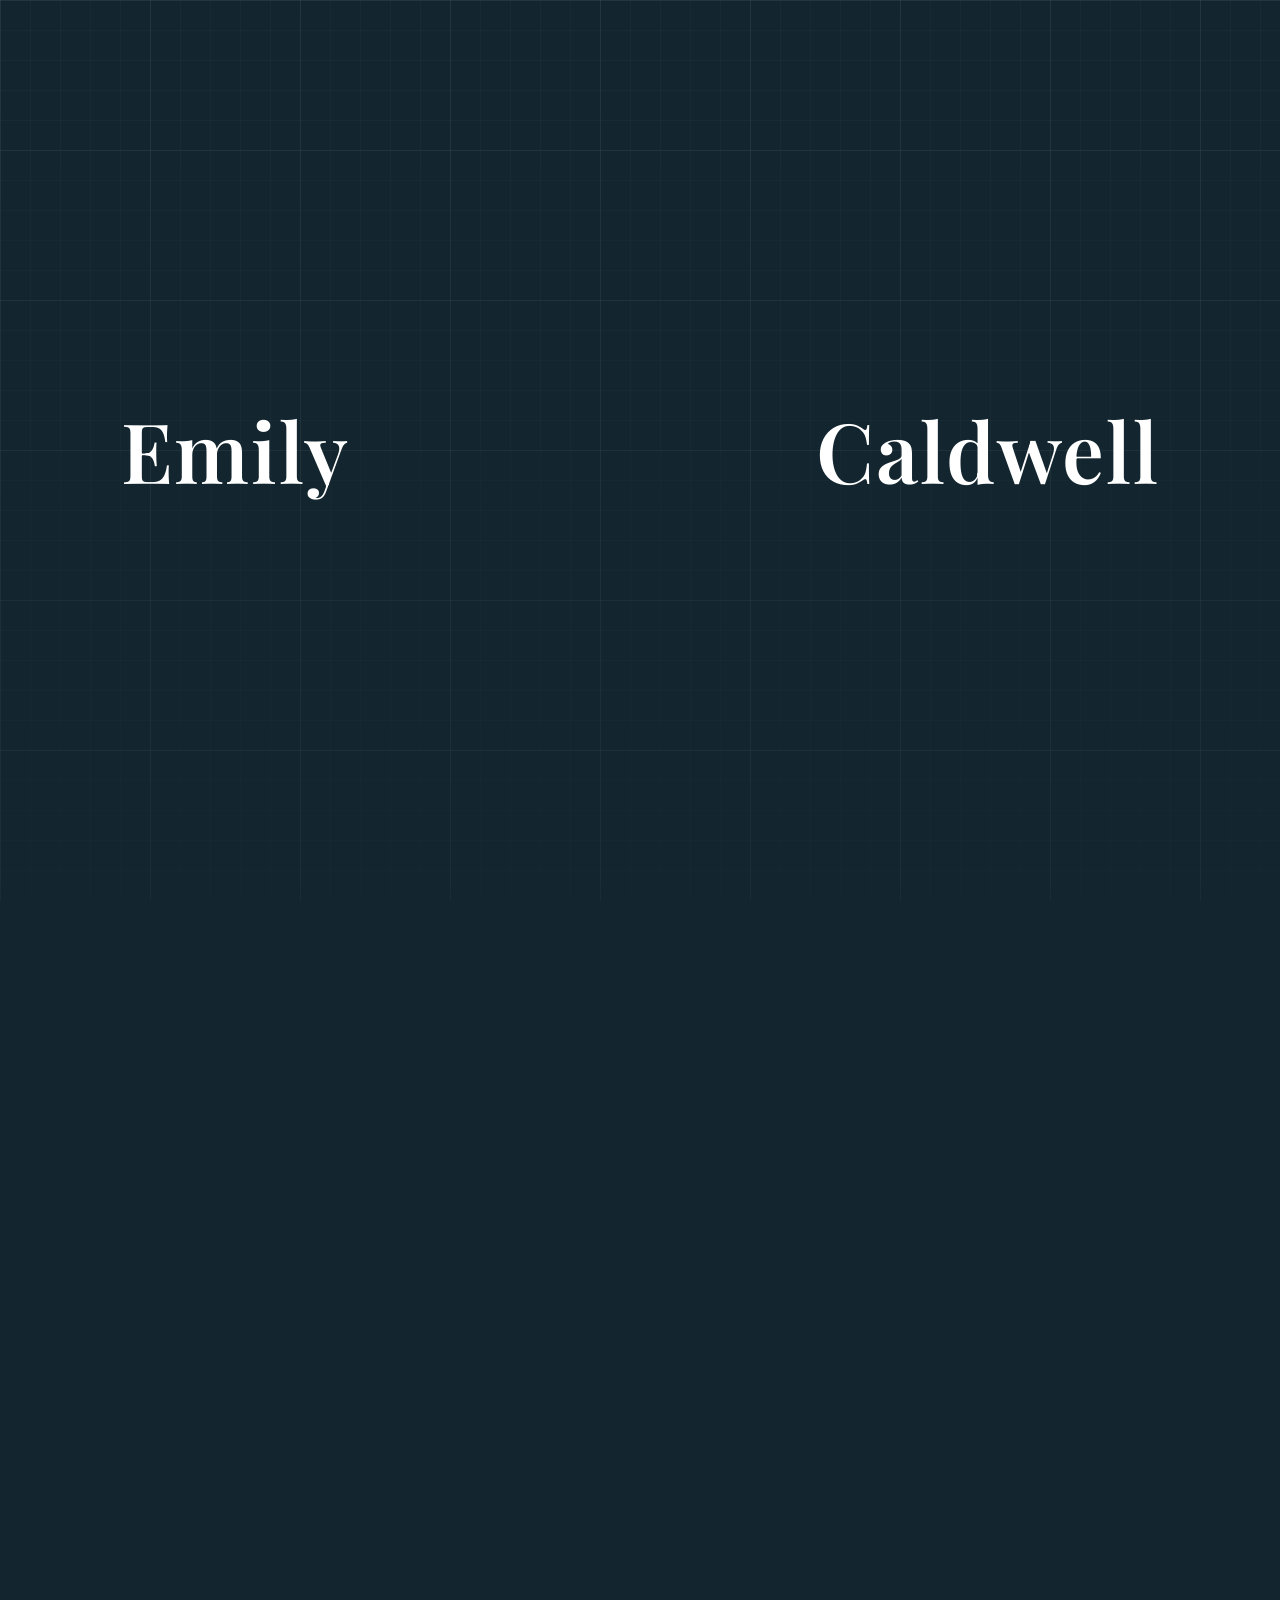
==== commit c62da2c8: "update footers" ====
--- a/index.html
+++ b/index.html
@@ -91,7 +91,7 @@
     </main>
 
     <footer class="contact-footer">
-      <p>Coded and designed by Caitlyn Caldwell</p>
+      <p>Coded and designed by Caitlyn Caldwell<br>Willem loader animation and logo drawn by Natalyn Sheffer</p>
       <div class="footer-links" aria-label="Footer links">
         <a href="terms.html">Terms &amp; Conditions</a>
         <a href="privacy.html">Privacy</a>
